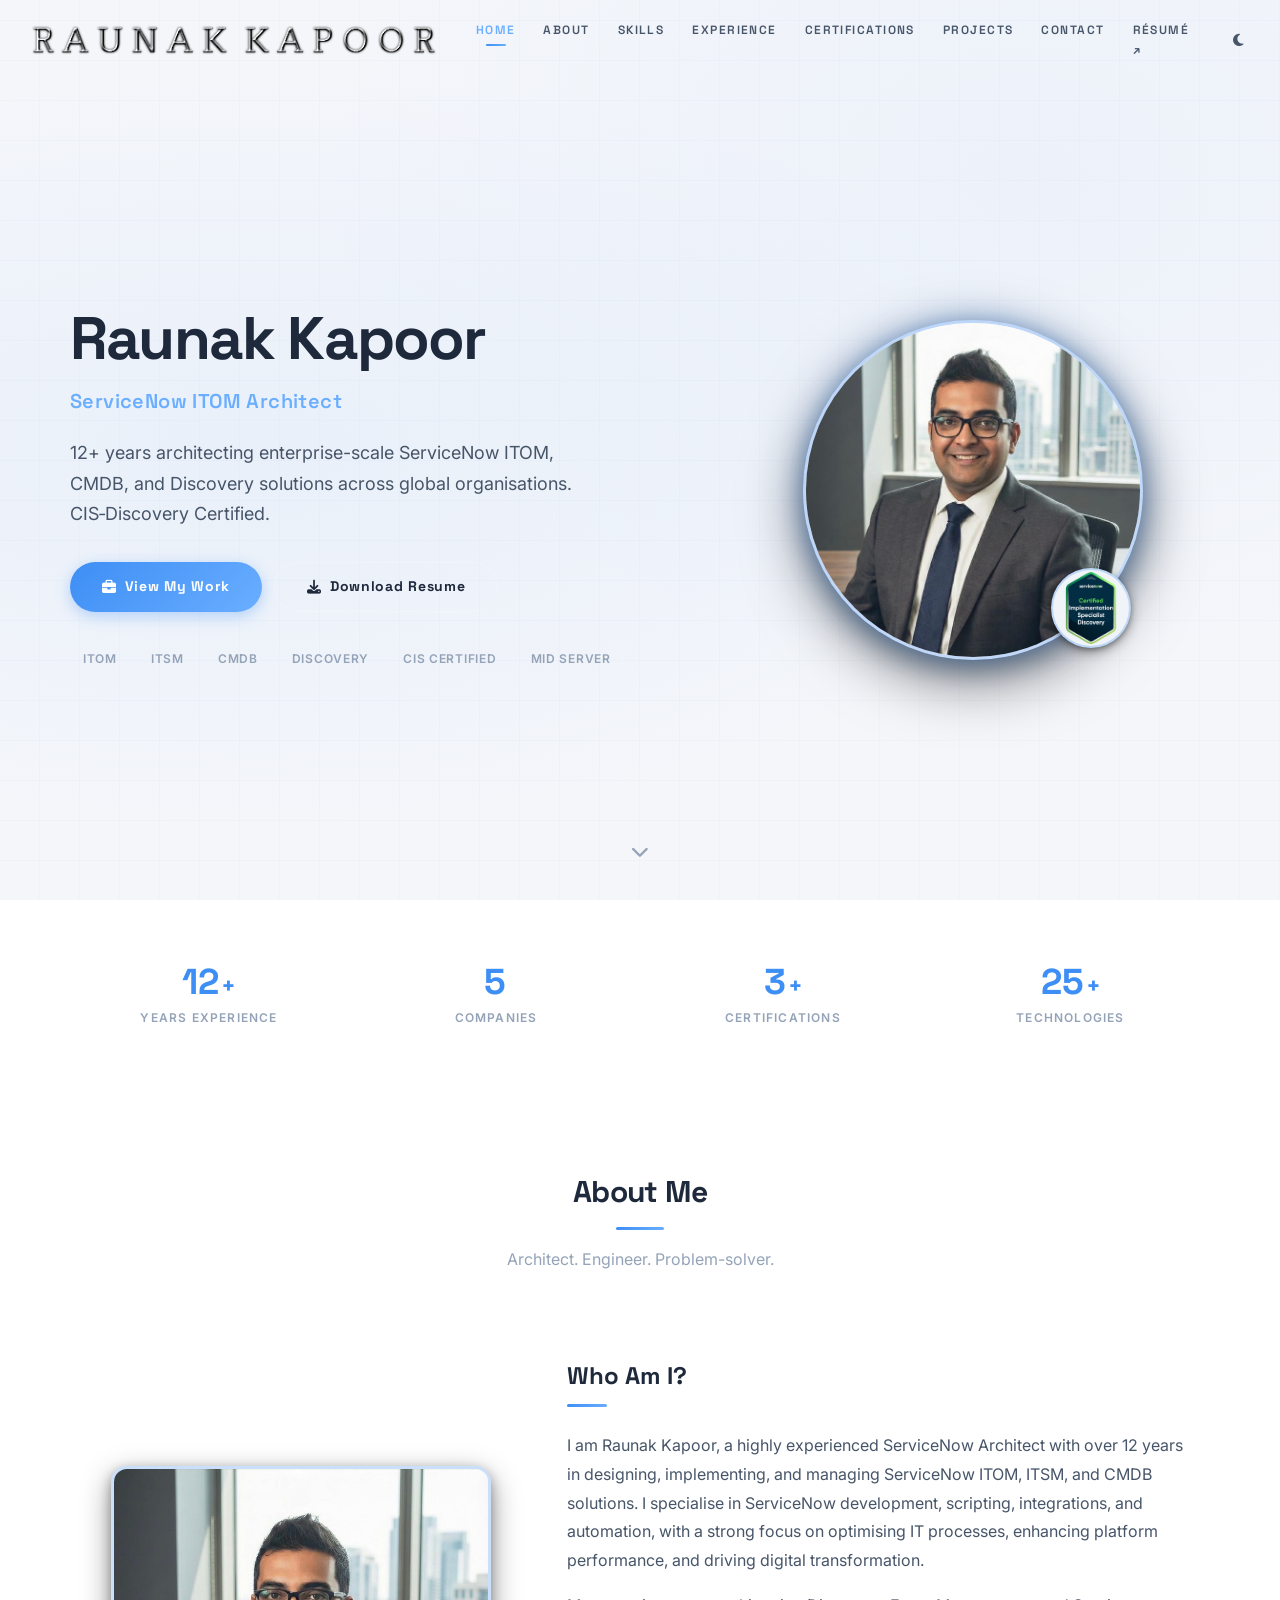
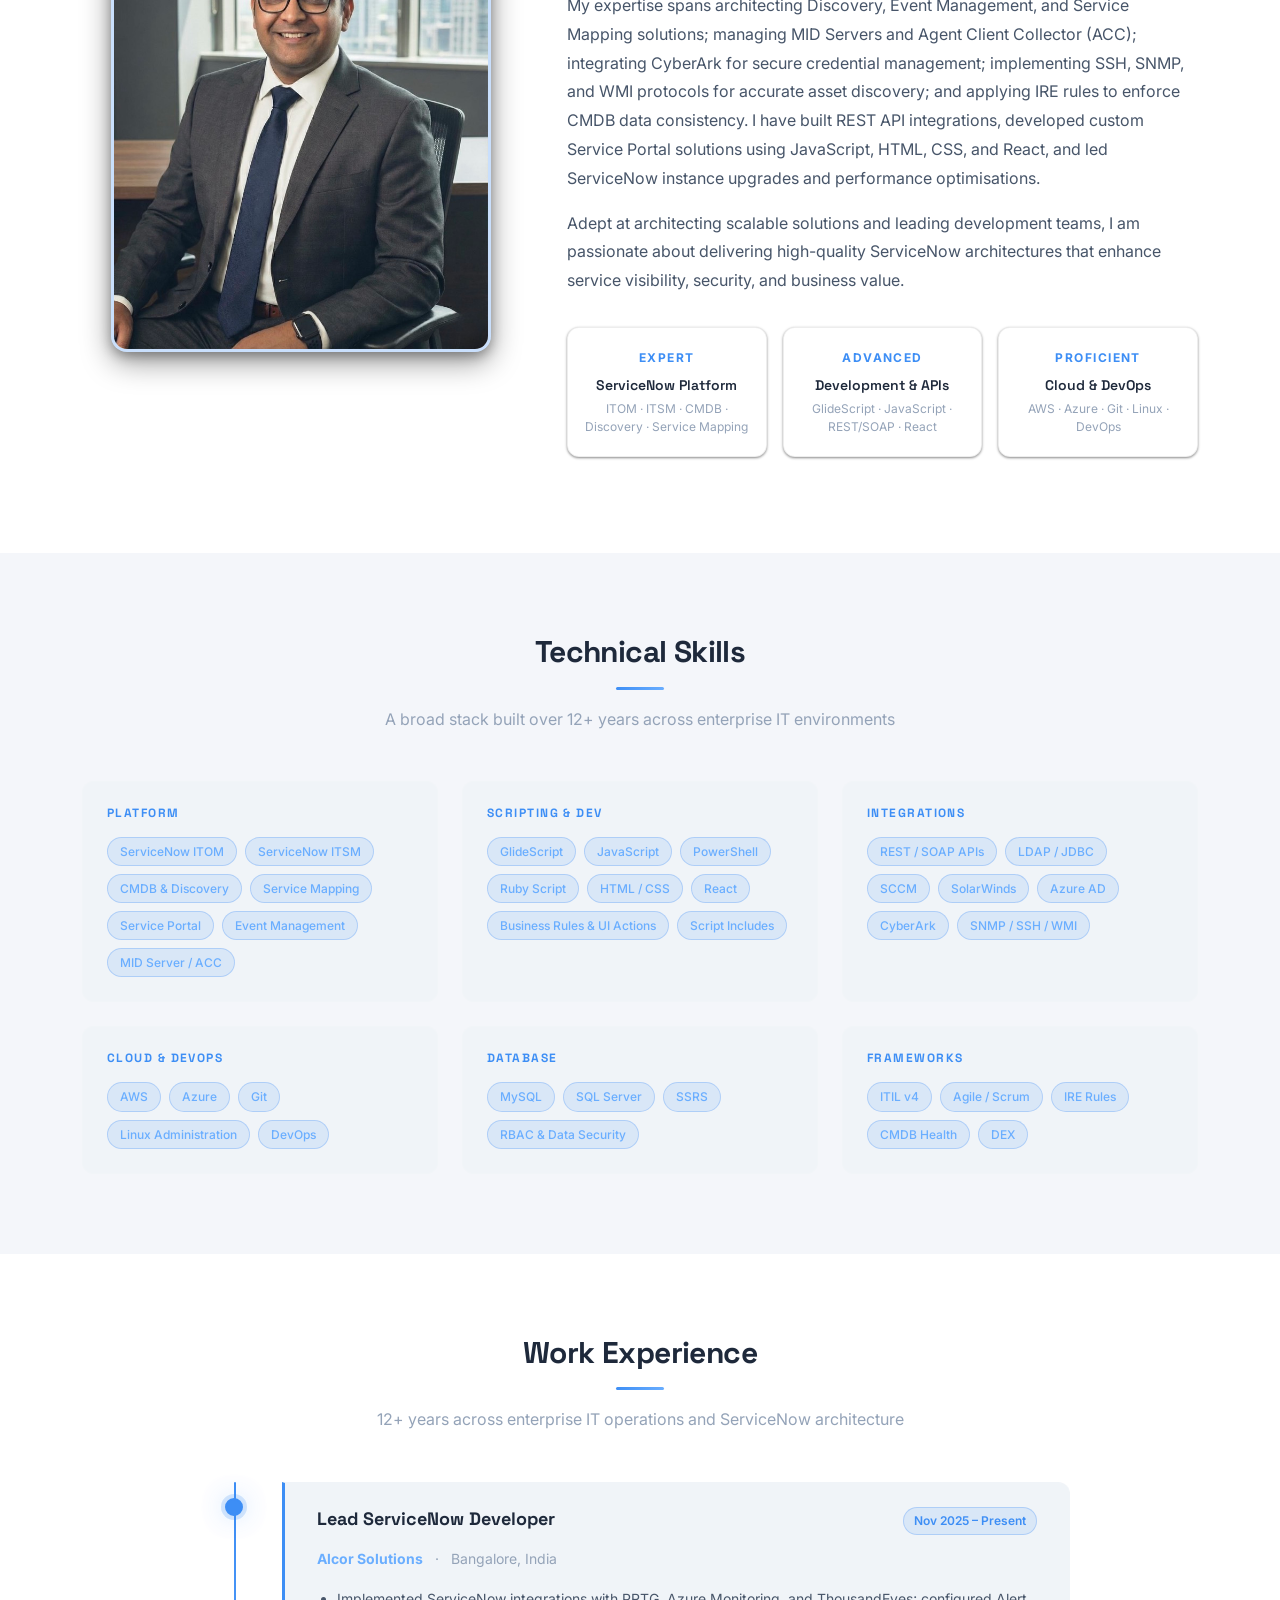
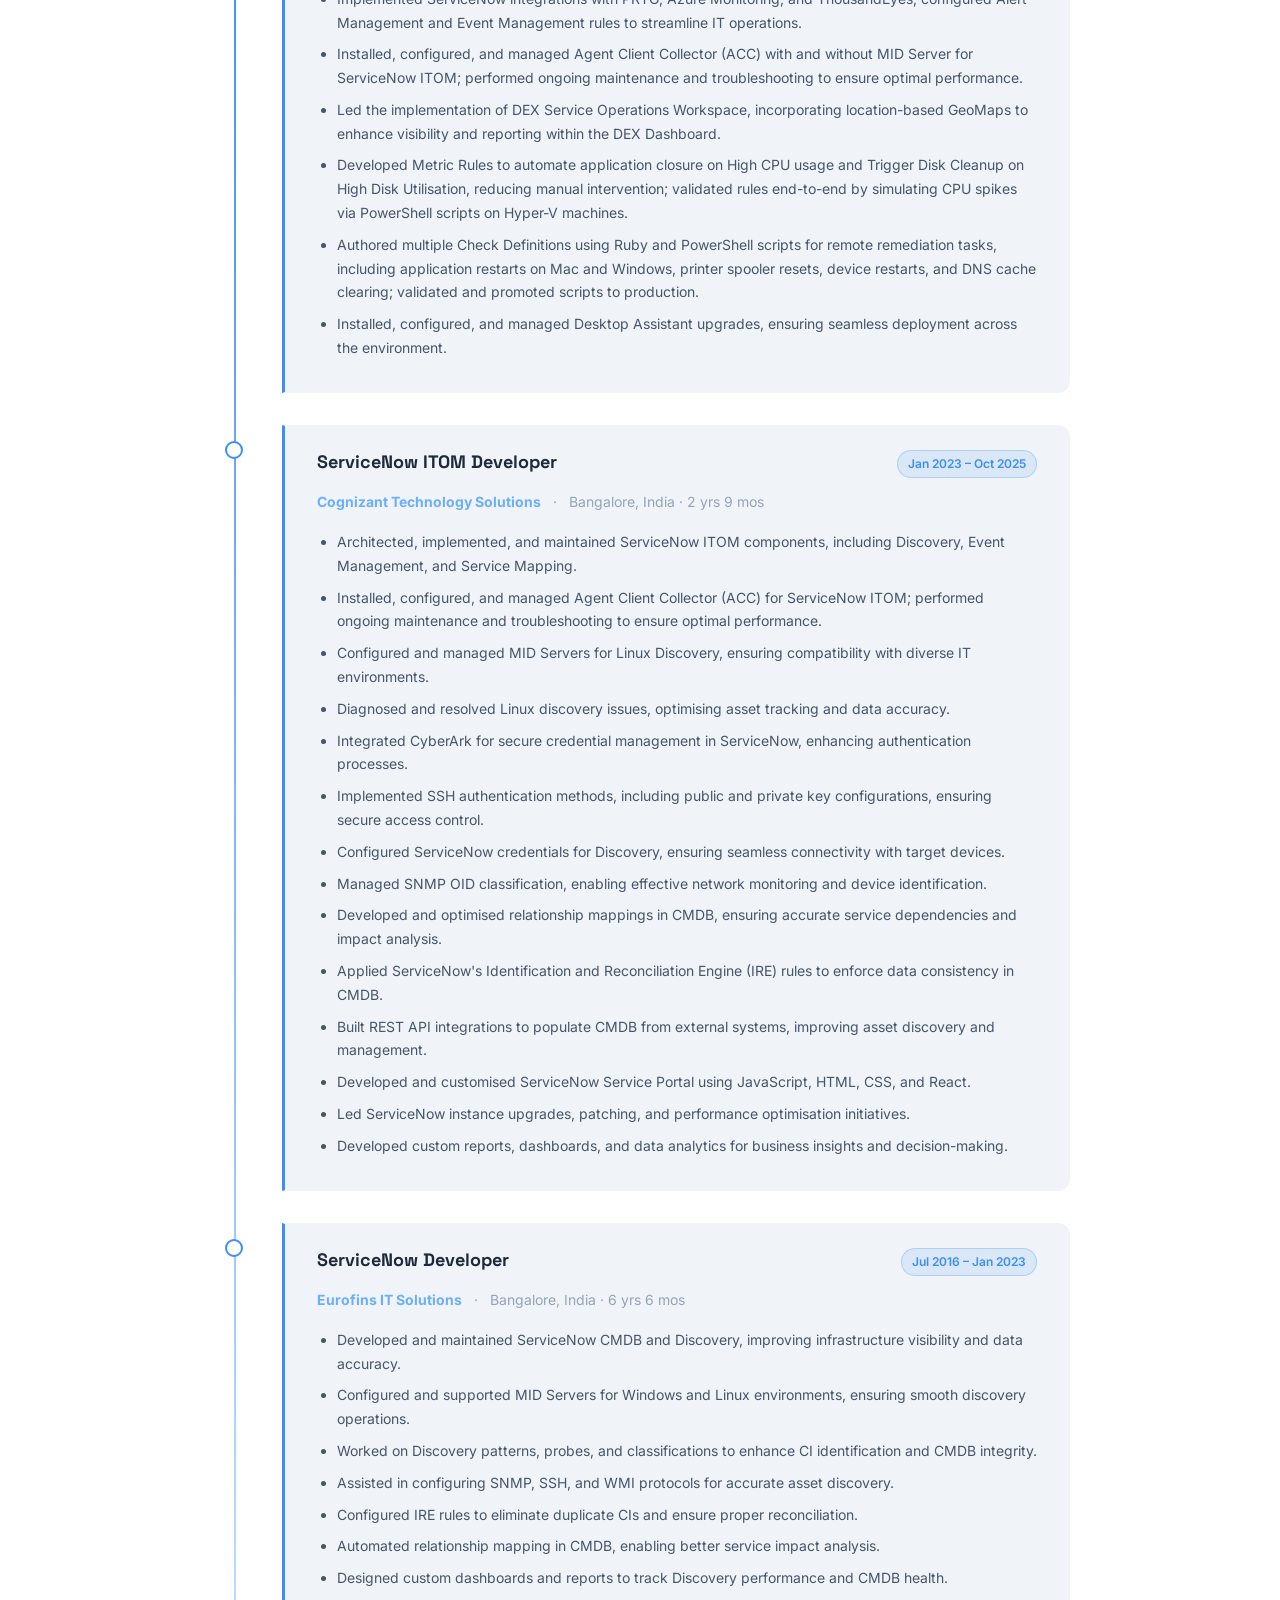
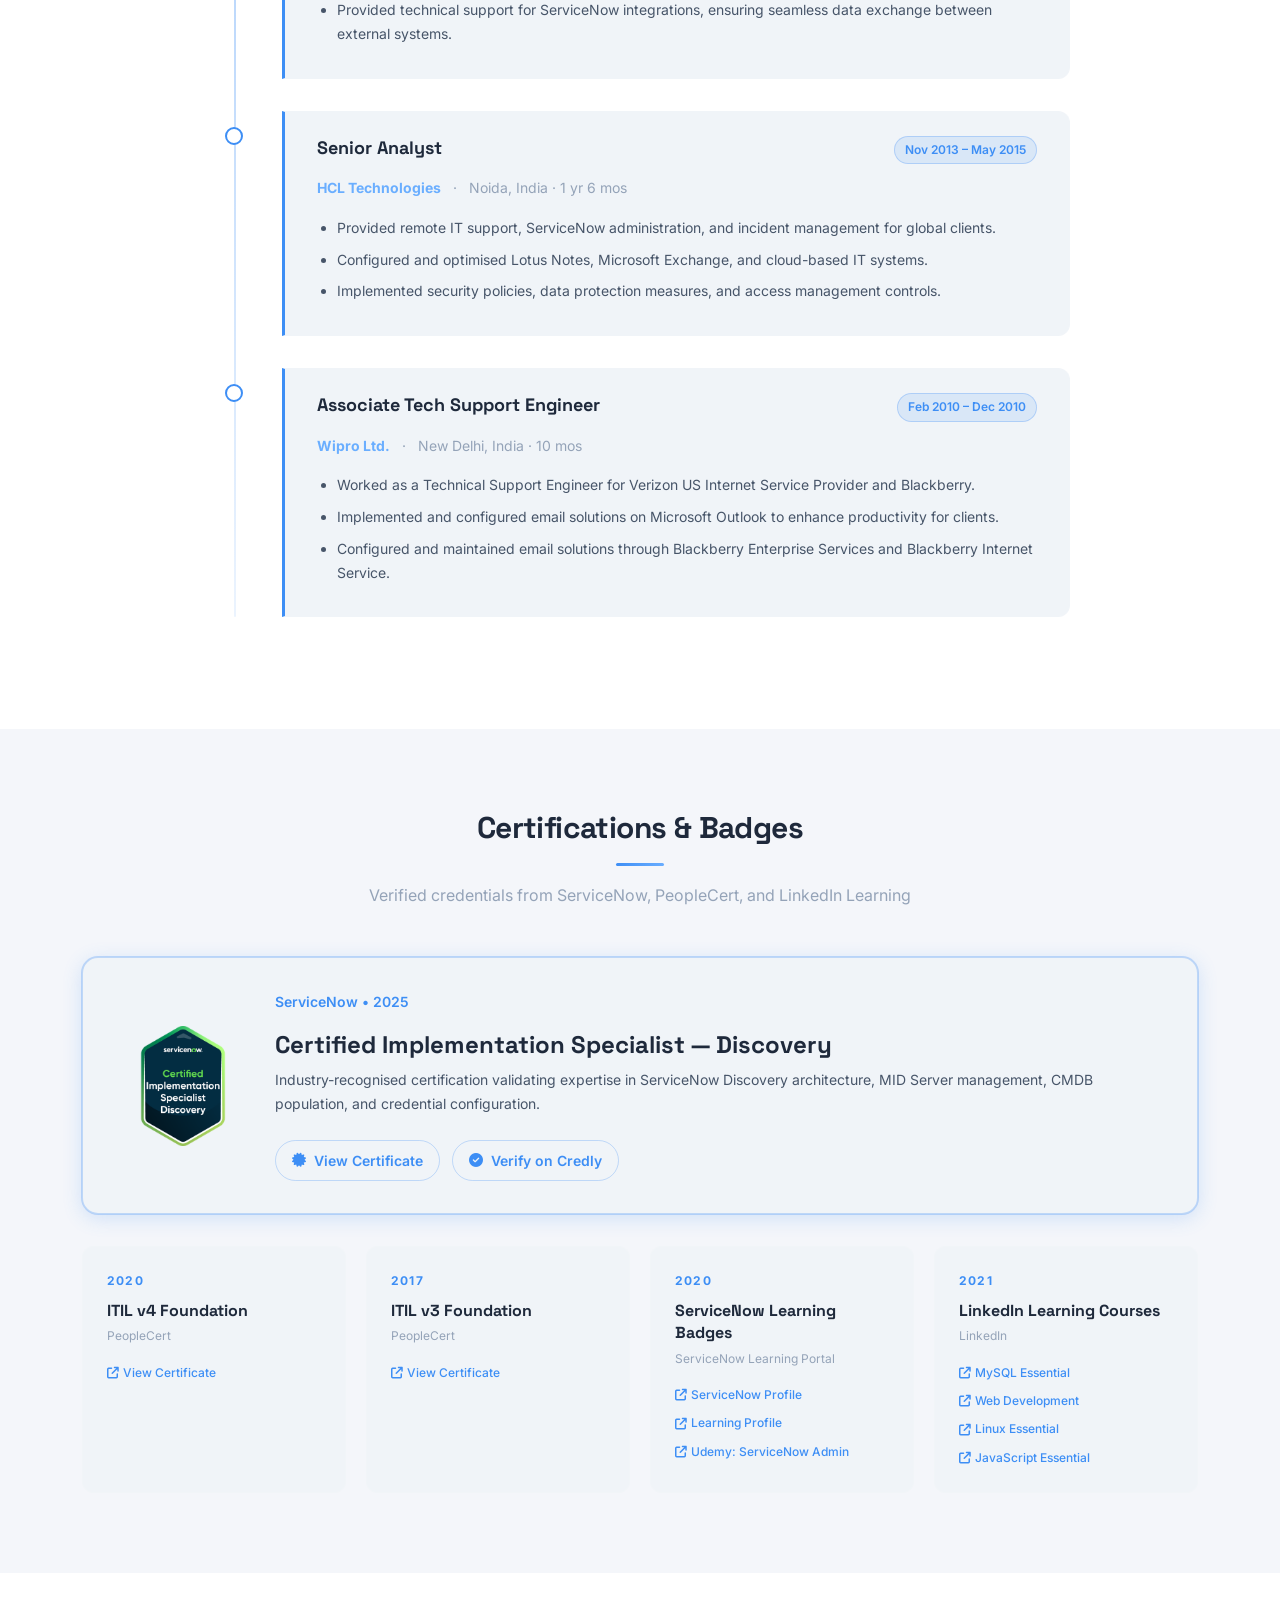
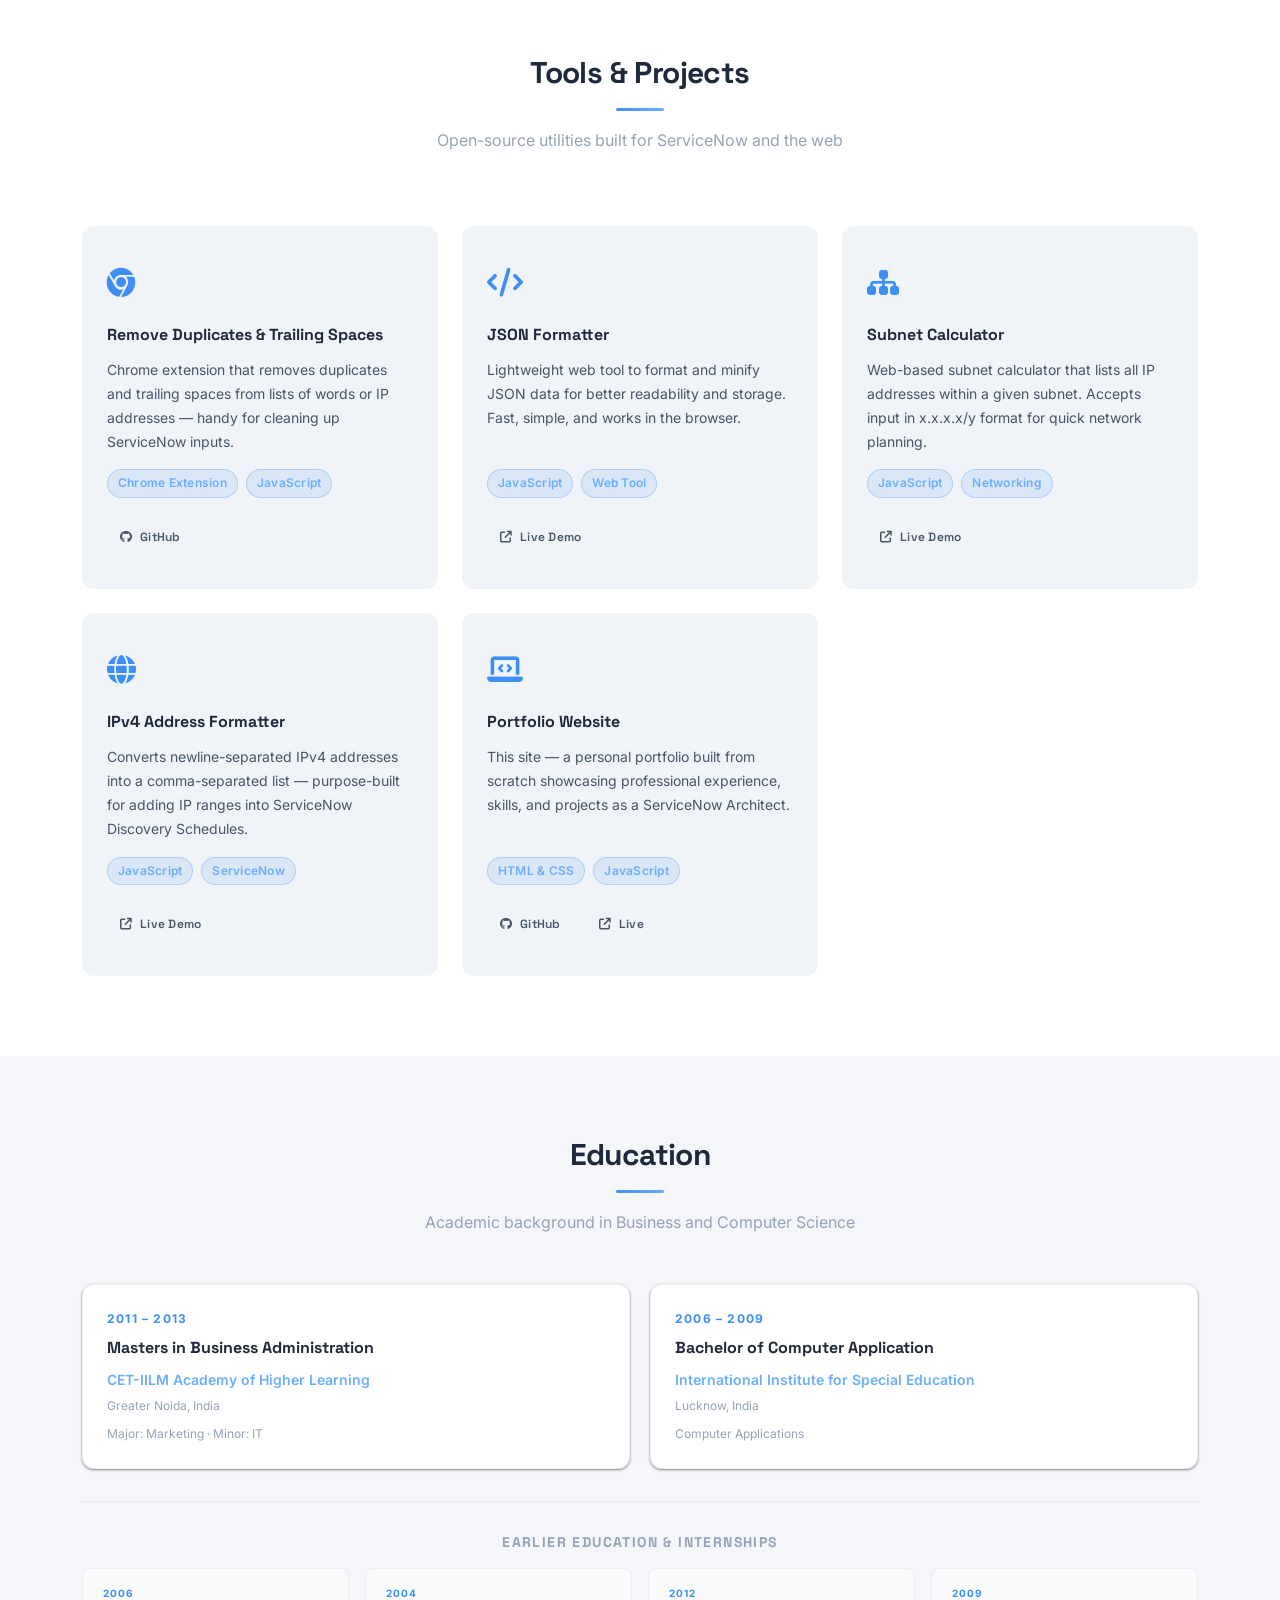
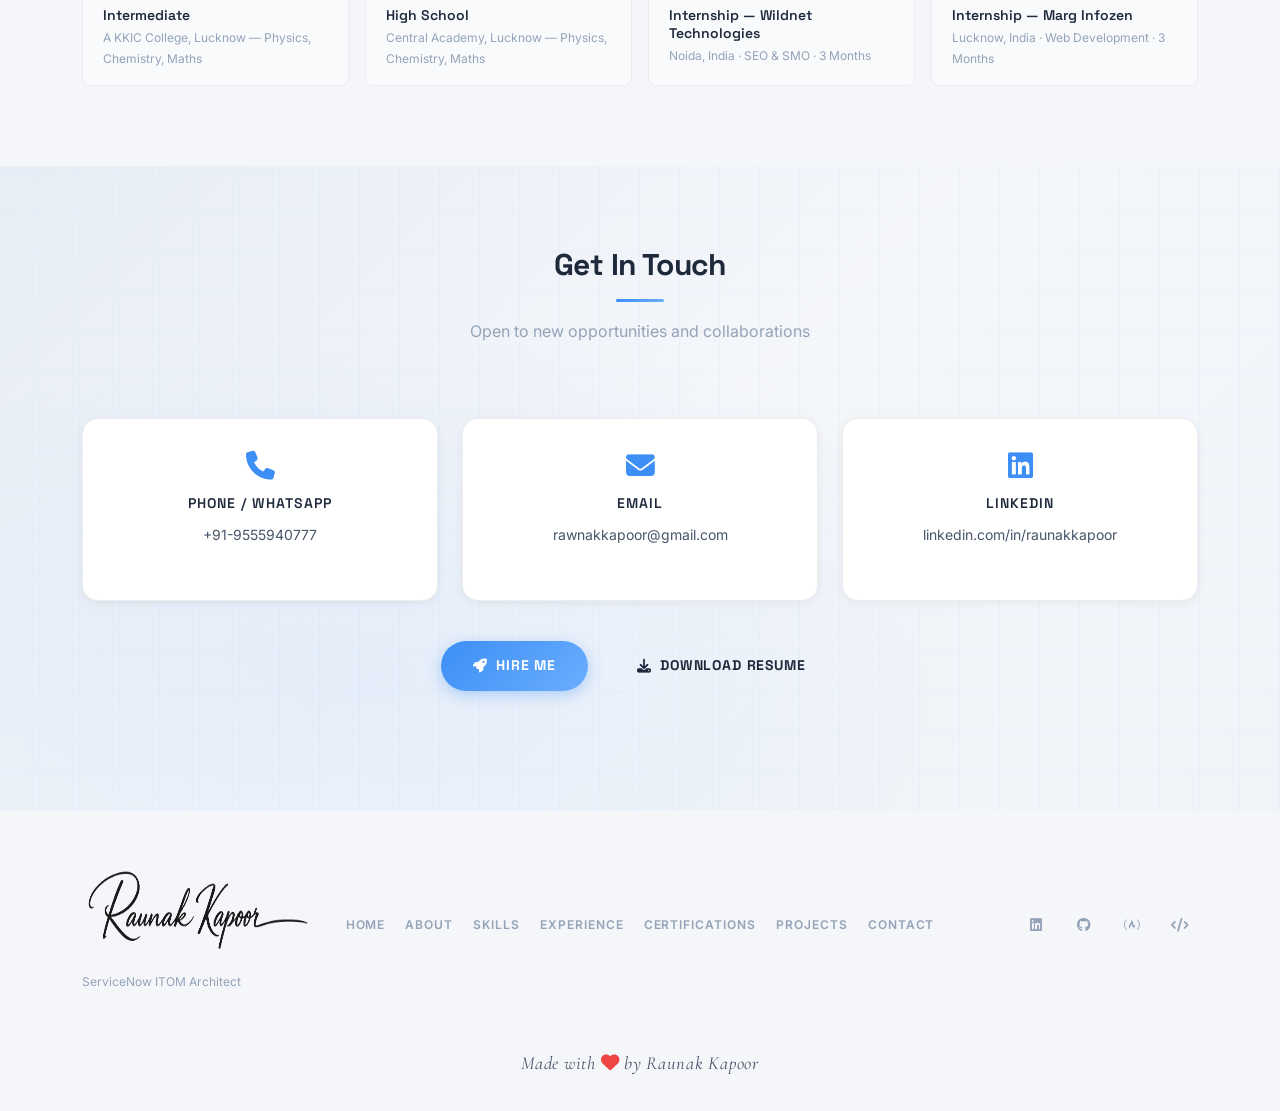
==== index.html @ 4794420d "Update profile photo, footer signature, and hero section styling - Replace profile photo with new of" ====
<!DOCTYPE html>
<html lang="en">
<head>
  <meta charset="UTF-8">
  <meta name="viewport" content="width=device-width, initial-scale=1.0">
  <meta name="description" content="Raunak Kapoor — ServiceNow ITOM Architect with 12+ years designing enterprise-scale ITOM, ITSM, and CMDB solutions. CIS-Discovery Certified. Based in Bangalore, India.">
  <meta name="keywords" content="ServiceNow, ITOM, CMDB, Discovery, Event Management, MID Server, IT Operations, Bangalore, ServiceNow Architect, CIS Discovery">
  <meta name="author" content="Raunak Kapoor">
  <meta property="og:title" content="Raunak Kapoor | ServiceNow ITOM Architect">
  <meta property="og:description" content="ServiceNow Architect with 12+ years of experience in ITOM, ITSM, and CMDB. CIS-Discovery certified. Based in Bangalore, India.">
  <meta property="og:image" content="img/office-photo.jpg">
  <meta property="og:type" content="website">
  <link rel="icon" type="image/png" href="img/logo6.png">
  <link rel="apple-touch-icon" href="img/logo6.png">
  <title>Raunak Kapoor | ServiceNow ITOM Architect</title>

  <!-- DNS prefetch for CDN resources -->
  <link rel="dns-prefetch" href="//fonts.googleapis.com">
  <link rel="dns-prefetch" href="//cdnjs.cloudflare.com">
  <link rel="dns-prefetch" href="//cdn.jsdelivr.net">
  <link rel="preconnect" href="https://fonts.googleapis.com">
  <link rel="preconnect" href="https://fonts.gstatic.com" crossorigin>

  <!-- Preload hero image to eliminate LCP delay -->
  <link rel="preload" href="img/office-photo.jpg" as="image" fetchpriority="high">

  <!-- Google Fonts: Space Grotesk (headings) + Inter (body) + Cormorant Garamond (footer) -->
  <link href="https://fonts.googleapis.com/css2?family=Cormorant+Garamond:ital,wght@1,400;1,600&family=Inter:wght@400;500;600&family=Space+Grotesk:wght@600;700;800&display=swap" rel="stylesheet">

  <!-- Bootstrap 5.3.3 -->
  <link href="https://cdn.jsdelivr.net/npm/bootstrap@5.3.3/dist/css/bootstrap.min.css" rel="stylesheet" integrity="sha384-QWTKZyjpPEjISv5WaRU9OFeRpok6YctnYmDr5pNlyT2bRjXh0JMhjY6hW+ALEwIH" crossorigin="anonymous">

  <!-- Font Awesome 6.5.1 -->
  <link rel="stylesheet" href="https://cdnjs.cloudflare.com/ajax/libs/font-awesome/6.5.1/css/all.min.css" integrity="sha512-DTOQO9RWCH3ppGqcWaEA1BIZOC6xxalwEsw9c2QQeAIftl+Vegovlnee1c9QX4TctnWMn13TZye+giMm8e2LwA==" crossorigin="anonymous" referrerpolicy="no-referrer">

  <!-- Custom Stylesheet (last = highest specificity) -->
  <link rel="stylesheet" href="style.css">
</head>
<body>

<!-- ===================== NAVBAR ===================== -->
<div class="nav-bar" id="mainNav">
  <nav class="navbar navbar-expand-lg">
    <a class="navbar-brand" href="#header">
      <img src="img/logo6.png" alt="RK Logo" height="44" loading="eager">
    </a>

    <div class="nav-extras d-flex d-lg-none ms-auto me-2">
      <button class="theme-toggle" id="themeToggle" aria-label="Toggle theme">
        <i class="fa-solid fa-sun" id="themeIcon"></i>
      </button>
    </div>

    <button class="navbar-toggler" type="button" data-bs-toggle="collapse" data-bs-target="#navbarNav"
            aria-controls="navbarNav" aria-expanded="false" aria-label="Toggle navigation">
      <i class="fa-solid fa-bars"></i>
    </button>

    <div class="collapse navbar-collapse" id="navbarNav">
      <ul class="navbar-nav ms-auto">
        <li class="nav-item"><a class="nav-link" href="#header">Home</a></li>
        <li class="nav-item"><a class="nav-link" href="#about">About</a></li>
        <li class="nav-item"><a class="nav-link" href="#skills">Skills</a></li>
        <li class="nav-item"><a class="nav-link" href="#experience">Experience</a></li>
        <li class="nav-item"><a class="nav-link" href="#certifications">Certifications</a></li>
        <li class="nav-item"><a class="nav-link" href="#projects">Projects</a></li>
        <li class="nav-item"><a class="nav-link" href="#contact">Contact</a></li>
        <li class="nav-item"><a class="nav-link" href="https://www.cakeresume.com/raunakkapoor" target="_blank" rel="noopener noreferrer">R&eacute;sum&eacute; &#8599;</a></li>
      </ul>
      <div class="nav-extras d-none d-lg-flex ms-3">
        <button class="theme-toggle" id="themeToggleDesktop" aria-label="Toggle theme">
          <i class="fa-solid fa-sun" id="themeIconDesktop"></i>
        </button>
      </div>
    </div>
  </nav>
</div>

<!-- ===================== HERO ===================== -->
<section id="header">
  <div class="container">
    <div class="row align-items-center" style="min-height:100svh; min-height:100vh; padding-top:80px;">

      <div class="col-lg-7 col-md-12 hero-content reveal">

        <h1 class="hero-name">Raunak Kapoor</h1>
        <p class="hero-title">ServiceNow ITOM Architect</p>
        <p class="hero-bio">
          12+ years architecting enterprise-scale ServiceNow ITOM, CMDB, and Discovery solutions across global organisations. CIS&#8209;Discovery Certified.
        </p>

        <div class="hero-actions">
          <a href="#experience" class="btn-primary-hero">
            <i class="fa-solid fa-briefcase"></i> View My Work
          </a>
          <a href="https://drive.google.com/drive/folders/101HxyZVD9Mq6vqf6lcx9rrAVeZbwlXb_?usp=sharing"
             target="_blank" rel="noopener noreferrer" class="btn-ghost-hero">
            <i class="fa-solid fa-download"></i> Download Resume
          </a>
        </div>

        <div class="hero-tags">
          <span>ITOM</span>
          <span>ITSM</span>
          <span>CMDB</span>
          <span>Discovery</span>
          <span>CIS Certified</span>
          <span>MID Server</span>
        </div>
      </div>

      <div class="col-lg-5 col-md-12 hero-photo-col reveal">
        <div class="hero-photo-wrapper">
          <img src="img/office-photo.jpg" class="hero-photo" alt="Raunak Kapoor"
               loading="eager" fetchpriority="high" width="380" height="380">
          <div class="hero-badge-overlay">
            <a href="https://www.credly.com/badges/e5245bd7-6861-4273-ab3b-8231d3bc1df1/public_url"
               target="_blank" rel="noopener noreferrer" title="View CIS-Discovery badge on Credly">
              <img src="img/cis-discovery-badge.png" alt="CIS Discovery Certified" width="72" height="72" loading="eager">
            </a>
          </div>
        </div>
      </div>

    </div>
  </div>
  <a href="#stats" class="hero-scroll-hint" aria-label="Scroll down">
    <i class="fa-solid fa-chevron-down"></i>
  </a>
</section>

<!-- ===================== STATS BAR ===================== -->
<section id="stats" class="stats-bar">
  <div class="container">
    <div class="stats-grid">
      <div class="stat-item reveal reveal-stagger">
        <div class="stat-value-row">
          <span class="stat-number" data-target="12">0</span>
          <span class="stat-suffix">+</span>
        </div>
        <span class="stat-label">Years Experience</span>
      </div>
      <div class="stat-item reveal reveal-stagger">
        <div class="stat-value-row">
          <span class="stat-number" data-target="5">0</span>
          <span class="stat-suffix"></span>
        </div>
        <span class="stat-label">Companies</span>
      </div>
      <div class="stat-item reveal reveal-stagger">
        <div class="stat-value-row">
          <span class="stat-number" data-target="3">0</span>
          <span class="stat-suffix">+</span>
        </div>
        <span class="stat-label">Certifications</span>
      </div>
      <div class="stat-item reveal reveal-stagger">
        <div class="stat-value-row">
          <span class="stat-number" data-target="25">0</span>
          <span class="stat-suffix">+</span>
        </div>
        <span class="stat-label">Technologies</span>
      </div>
    </div>
  </div>
</section>

<!-- ===================== ABOUT ===================== -->
<section class="about-section" id="about">
  <div class="container">
    <h2 class="section-heading reveal">About Me</h2>
    <p class="section-sub reveal">Architect. Engineer. Problem-solver.</p>
    <div class="row align-items-center gy-4 gx-0 gx-lg-5 mt-2">

      <div class="col-md-5 text-center reveal">
        <img src="img/office-photo.jpg" class="profile-photo" alt="Raunak Kapoor"
             loading="lazy" width="380" height="380">
      </div>

      <div class="col-md-7 about-text-col reveal">
        <h3 class="about-heading">Who Am I?</h3>
        <div class="whoami">
          <p>
            I am Raunak Kapoor, a highly experienced ServiceNow Architect with over 12 years in designing, implementing, and managing ServiceNow ITOM, ITSM, and CMDB solutions. I specialise in ServiceNow development, scripting, integrations, and automation, with a strong focus on optimising IT processes, enhancing platform performance, and driving digital transformation.
          </p>
          <p>
            My expertise spans architecting Discovery, Event Management, and Service Mapping solutions; managing MID Servers and Agent Client Collector (ACC); integrating CyberArk for secure credential management; implementing SSH, SNMP, and WMI protocols for accurate asset discovery; and applying IRE rules to enforce CMDB data consistency. I have built REST API integrations, developed custom Service Portal solutions using JavaScript, HTML, CSS, and React, and led ServiceNow instance upgrades and performance optimisations.
          </p>
          <p>
            Adept at architecting scalable solutions and leading development teams, I am passionate about delivering high-quality ServiceNow architectures that enhance service visibility, security, and business value.
          </p>
        </div>

        <div class="expertise-grid">
          <div class="expertise-card">
            <div class="expertise-level">Expert</div>
            <h5>ServiceNow Platform</h5>
            <p>ITOM · ITSM · CMDB · Discovery · Service Mapping</p>
          </div>
          <div class="expertise-card">
            <div class="expertise-level">Advanced</div>
            <h5>Development &amp; APIs</h5>
            <p>GlideScript · JavaScript · REST/SOAP · React</p>
          </div>
          <div class="expertise-card">
            <div class="expertise-level">Proficient</div>
            <h5>Cloud &amp; DevOps</h5>
            <p>AWS · Azure · Git · Linux · DevOps</p>
          </div>
        </div>
      </div>

    </div>
  </div>
</section>

<!-- ===================== SKILLS MATRIX ===================== -->
<section class="skills-section" id="skills">
  <div class="container">
    <h2 class="section-heading reveal">Technical Skills</h2>
    <p class="section-sub reveal">A broad stack built over 12+ years across enterprise IT environments</p>

    <div class="skills-matrix">

      <div class="skill-group reveal reveal-stagger">
        <h4 class="skill-group-label">Platform</h4>
        <div class="skill-tags">
          <span class="skill-tag">ServiceNow ITOM</span>
          <span class="skill-tag">ServiceNow ITSM</span>
          <span class="skill-tag">CMDB &amp; Discovery</span>
          <span class="skill-tag">Service Mapping</span>
          <span class="skill-tag">Service Portal</span>
          <span class="skill-tag">Event Management</span>
          <span class="skill-tag">MID Server / ACC</span>
        </div>
      </div>

      <div class="skill-group reveal reveal-stagger">
        <h4 class="skill-group-label">Scripting &amp; Dev</h4>
        <div class="skill-tags">
          <span class="skill-tag">GlideScript</span>
          <span class="skill-tag">JavaScript</span>
          <span class="skill-tag">PowerShell</span>
          <span class="skill-tag">Ruby Script</span>
          <span class="skill-tag">HTML / CSS</span>
          <span class="skill-tag">React</span>
          <span class="skill-tag">Business Rules &amp; UI Actions</span>
          <span class="skill-tag">Script Includes</span>
        </div>
      </div>

      <div class="skill-group reveal reveal-stagger">
        <h4 class="skill-group-label">Integrations</h4>
        <div class="skill-tags">
          <span class="skill-tag">REST / SOAP APIs</span>
          <span class="skill-tag">LDAP / JDBC</span>
          <span class="skill-tag">SCCM</span>
          <span class="skill-tag">SolarWinds</span>
          <span class="skill-tag">Azure AD</span>
          <span class="skill-tag">CyberArk</span>
          <span class="skill-tag">SNMP / SSH / WMI</span>
        </div>
      </div>

      <div class="skill-group reveal reveal-stagger">
        <h4 class="skill-group-label">Cloud &amp; DevOps</h4>
        <div class="skill-tags">
          <span class="skill-tag">AWS</span>
          <span class="skill-tag">Azure</span>
          <span class="skill-tag">Git</span>
          <span class="skill-tag">Linux Administration</span>
          <span class="skill-tag">DevOps</span>
        </div>
      </div>

      <div class="skill-group reveal reveal-stagger">
        <h4 class="skill-group-label">Database</h4>
        <div class="skill-tags">
          <span class="skill-tag">MySQL</span>
          <span class="skill-tag">SQL Server</span>
          <span class="skill-tag">SSRS</span>
          <span class="skill-tag">RBAC &amp; Data Security</span>
        </div>
      </div>

      <div class="skill-group reveal reveal-stagger">
        <h4 class="skill-group-label">Frameworks</h4>
        <div class="skill-tags">
          <span class="skill-tag">ITIL v4</span>
          <span class="skill-tag">Agile / Scrum</span>
          <span class="skill-tag">IRE Rules</span>
          <span class="skill-tag">CMDB Health</span>
          <span class="skill-tag">DEX</span>
        </div>
      </div>

    </div>
  </div>
</section>

<!-- ===================== EXPERIENCE ===================== -->
<section class="experience-section" id="experience">
  <div class="container">
    <h2 class="section-heading reveal">Work Experience</h2>
    <p class="section-sub reveal">12+ years across enterprise IT operations and ServiceNow architecture</p>

    <ul class="timeline mt-5">

      <!-- Alcor Solutions -->
      <li class="timeline-item reveal reveal-left">
        <div class="timeline-card">
          <div class="timeline-header">
            <h3 class="timeline-role">Lead ServiceNow Developer</h3>
            <span class="timeline-date">Nov 2025 &ndash; Present</span>
          </div>
          <div class="timeline-meta">
            <span class="timeline-company">Alcor Solutions</span>
            <span class="timeline-location">Bangalore, India</span>
          </div>
          <ul class="job-bullets">
            <li>Implemented ServiceNow integrations with PRTG, Azure Monitoring, and ThousandEyes; configured Alert Management and Event Management rules to streamline IT operations.</li>
            <li>Installed, configured, and managed Agent Client Collector (ACC) with and without MID Server for ServiceNow ITOM; performed ongoing maintenance and troubleshooting to ensure optimal performance.</li>
            <li>Led the implementation of DEX Service Operations Workspace, incorporating location-based GeoMaps to enhance visibility and reporting within the DEX Dashboard.</li>
            <li>Developed Metric Rules to automate application closure on High CPU usage and Trigger Disk Cleanup on High Disk Utilisation, reducing manual intervention; validated rules end-to-end by simulating CPU spikes via PowerShell scripts on Hyper-V machines.</li>
            <li>Authored multiple Check Definitions using Ruby and PowerShell scripts for remote remediation tasks, including application restarts on Mac and Windows, printer spooler resets, device restarts, and DNS cache clearing; validated and promoted scripts to production.</li>
            <li>Installed, configured, and managed Desktop Assistant upgrades, ensuring seamless deployment across the environment.</li>
          </ul>
        </div>
      </li>

      <!-- Cognizant -->
      <li class="timeline-item reveal reveal-left">
        <div class="timeline-card">
          <div class="timeline-header">
            <h3 class="timeline-role">ServiceNow ITOM Developer</h3>
            <span class="timeline-date">Jan 2023 &ndash; Oct 2025</span>
          </div>
          <div class="timeline-meta">
            <span class="timeline-company">Cognizant Technology Solutions</span>
            <span class="timeline-location">Bangalore, India &middot; 2 yrs 9 mos</span>
          </div>
          <ul class="job-bullets">
            <li>Architected, implemented, and maintained ServiceNow ITOM components, including Discovery, Event Management, and Service Mapping.</li>
            <li>Installed, configured, and managed Agent Client Collector (ACC) for ServiceNow ITOM; performed ongoing maintenance and troubleshooting to ensure optimal performance.</li>
            <li>Configured and managed MID Servers for Linux Discovery, ensuring compatibility with diverse IT environments.</li>
            <li>Diagnosed and resolved Linux discovery issues, optimising asset tracking and data accuracy.</li>
            <li>Integrated CyberArk for secure credential management in ServiceNow, enhancing authentication processes.</li>
            <li>Implemented SSH authentication methods, including public and private key configurations, ensuring secure access control.</li>
            <li>Configured ServiceNow credentials for Discovery, ensuring seamless connectivity with target devices.</li>
            <li>Managed SNMP OID classification, enabling effective network monitoring and device identification.</li>
            <li>Developed and optimised relationship mappings in CMDB, ensuring accurate service dependencies and impact analysis.</li>
            <li>Applied ServiceNow's Identification and Reconciliation Engine (IRE) rules to enforce data consistency in CMDB.</li>
            <li>Built REST API integrations to populate CMDB from external systems, improving asset discovery and management.</li>
            <li>Developed and customised ServiceNow Service Portal using JavaScript, HTML, CSS, and React.</li>
            <li>Led ServiceNow instance upgrades, patching, and performance optimisation initiatives.</li>
            <li>Developed custom reports, dashboards, and data analytics for business insights and decision-making.</li>
          </ul>
        </div>
      </li>

      <!-- Eurofins -->
      <li class="timeline-item reveal reveal-left">
        <div class="timeline-card">
          <div class="timeline-header">
            <h3 class="timeline-role">ServiceNow Developer</h3>
            <span class="timeline-date">Jul 2016 &ndash; Jan 2023</span>
          </div>
          <div class="timeline-meta">
            <span class="timeline-company">Eurofins IT Solutions</span>
            <span class="timeline-location">Bangalore, India &middot; 6 yrs 6 mos</span>
          </div>
          <ul class="job-bullets">
            <li>Developed and maintained ServiceNow CMDB and Discovery, improving infrastructure visibility and data accuracy.</li>
            <li>Configured and supported MID Servers for Windows and Linux environments, ensuring smooth discovery operations.</li>
            <li>Worked on Discovery patterns, probes, and classifications to enhance CI identification and CMDB integrity.</li>
            <li>Assisted in configuring SNMP, SSH, and WMI protocols for accurate asset discovery.</li>
            <li>Configured IRE rules to eliminate duplicate CIs and ensure proper reconciliation.</li>
            <li>Automated relationship mapping in CMDB, enabling better service impact analysis.</li>
            <li>Designed custom dashboards and reports to track Discovery performance and CMDB health.</li>
            <li>Provided technical support for ServiceNow integrations, ensuring seamless data exchange between external systems.</li>
          </ul>
        </div>
      </li>

      <!-- HCL -->
      <li class="timeline-item reveal reveal-left">
        <div class="timeline-card">
          <div class="timeline-header">
            <h3 class="timeline-role">Senior Analyst</h3>
            <span class="timeline-date">Nov 2013 &ndash; May 2015</span>
          </div>
          <div class="timeline-meta">
            <span class="timeline-company">HCL Technologies</span>
            <span class="timeline-location">Noida, India &middot; 1 yr 6 mos</span>
          </div>
          <ul class="job-bullets">
            <li>Provided remote IT support, ServiceNow administration, and incident management for global clients.</li>
            <li>Configured and optimised Lotus Notes, Microsoft Exchange, and cloud-based IT systems.</li>
            <li>Implemented security policies, data protection measures, and access management controls.</li>
          </ul>
        </div>
      </li>

      <!-- Wipro -->
      <li class="timeline-item reveal reveal-left">
        <div class="timeline-card">
          <div class="timeline-header">
            <h3 class="timeline-role">Associate Tech Support Engineer</h3>
            <span class="timeline-date">Feb 2010 &ndash; Dec 2010</span>
          </div>
          <div class="timeline-meta">
            <span class="timeline-company">Wipro Ltd.</span>
            <span class="timeline-location">New Delhi, India &middot; 10 mos</span>
          </div>
          <ul class="job-bullets">
            <li>Worked as a Technical Support Engineer for Verizon US Internet Service Provider and Blackberry.</li>
            <li>Implemented and configured email solutions on Microsoft Outlook to enhance productivity for clients.</li>
            <li>Configured and maintained email solutions through Blackberry Enterprise Services and Blackberry Internet Service.</li>
          </ul>
        </div>
      </li>

    </ul>
  </div>
</section>

<!-- ===================== CERTIFICATIONS ===================== -->
<section class="certifications-section" id="certifications">
  <div class="container">
    <h2 class="section-heading reveal">Certifications &amp; Badges</h2>
    <p class="section-sub reveal">Verified credentials from ServiceNow, PeopleCert, and LinkedIn Learning</p>

    <!-- Featured: CIS Discovery -->
    <div class="cert-featured reveal">
      <div class="cert-featured-badge">
        <a href="https://www.credly.com/badges/e5245bd7-6861-4273-ab3b-8231d3bc1df1/public_url"
           target="_blank" rel="noopener noreferrer" title="Verify on Credly">
          <img src="img/cis-discovery-badge.png"
               alt="ServiceNow CIS Discovery Badge" width="120" height="120" loading="lazy">
        </a>
      </div>
      <div class="cert-featured-content">
        <p class="cert-featured-issuer">ServiceNow &bull; 2025</p>
        <h3 class="cert-featured-title">Certified Implementation Specialist &mdash; Discovery</h3>
        <p style="color: var(--color-text-secondary); font-size: var(--text-sm); margin-bottom: 1.5rem;">
          Industry-recognised certification validating expertise in ServiceNow Discovery architecture, MID Server management, CMDB population, and credential configuration.
        </p>
        <div style="display:flex; gap: 0.75rem; flex-wrap: wrap;">
          <a href="https://drive.google.com/file/d/1p0f4FpdmNYzn8zhm39UK_V2gg-uGvQGX/view?usp=sharing"
             target="_blank" rel="noopener noreferrer" class="cert-featured-link">
            <i class="fa-solid fa-certificate"></i> View Certificate
          </a>
          <a href="https://www.credly.com/badges/e5245bd7-6861-4273-ab3b-8231d3bc1df1/public_url"
             target="_blank" rel="noopener noreferrer" class="cert-featured-link">
            <i class="fa-solid fa-circle-check"></i> Verify on Credly
          </a>
        </div>
      </div>
    </div>

    <!-- Cert grid -->
    <div class="cert-grid">

      <div class="cert-card reveal reveal-stagger">
        <div class="cert-year">2020</div>
        <h4>ITIL v4 Foundation</h4>
        <p class="cert-issuer">PeopleCert</p>
        <div class="cert-links">
          <a href="https://drive.google.com/file/d/10BRXai2CSKR9M5LCy9t6lQf-ArkS1kfX/view?usp=sharing"
             target="_blank" rel="noopener noreferrer" class="cert-link">
            <i class="fa-solid fa-arrow-up-right-from-square"></i> View Certificate
          </a>
        </div>
      </div>

      <div class="cert-card reveal reveal-stagger">
        <div class="cert-year">2017</div>
        <h4>ITIL v3 Foundation</h4>
        <p class="cert-issuer">PeopleCert</p>
        <div class="cert-links">
          <a href="https://drive.google.com/file/d/1gPjCVyJ7HXfzmXkSQIY6RKT6NN_6yULw/view?usp=sharing"
             target="_blank" rel="noopener noreferrer" class="cert-link">
            <i class="fa-solid fa-arrow-up-right-from-square"></i> View Certificate
          </a>
        </div>
      </div>

      <div class="cert-card reveal reveal-stagger">
        <div class="cert-year">2020</div>
        <h4>ServiceNow Learning Badges</h4>
        <p class="cert-issuer">ServiceNow Learning Portal</p>
        <div class="cert-links">
          <a href="https://account.servicenow.com/personal-data/11ea57e13/ad56fbe80/a806e4a75/ae71eHNYJ/resume.html"
             target="_blank" rel="noopener noreferrer" class="cert-link">
            <i class="fa-solid fa-arrow-up-right-from-square"></i> ServiceNow Profile
          </a>
          <a href="https://learning.servicenow.com/lxp?id=nl_public&user=raunakkapo030970"
             target="_blank" rel="noopener noreferrer" class="cert-link">
            <i class="fa-solid fa-arrow-up-right-from-square"></i> Learning Profile
          </a>
          <a href="https://www.udemy.com/certificate/UC-eb0f6c84-d785-424e-816b-532f4e5db11b/"
             target="_blank" rel="noopener noreferrer" class="cert-link">
            <i class="fa-solid fa-arrow-up-right-from-square"></i> Udemy: ServiceNow Admin
          </a>
        </div>
      </div>

      <div class="cert-card reveal reveal-stagger">
        <div class="cert-year">2021</div>
        <h4>LinkedIn Learning Courses</h4>
        <p class="cert-issuer">LinkedIn</p>
        <div class="cert-links">
          <a href="https://drive.google.com/file/d/1U-ZrnI9xldRbW1-IeYf8RxPcCXmo52Iq/view?usp=sharing"
             target="_blank" rel="noopener noreferrer" class="cert-link">
            <i class="fa-solid fa-arrow-up-right-from-square"></i> MySQL Essential
          </a>
          <a href="https://drive.google.com/file/d/1ta_wukrH9-X-_GkQbKBiQUqnDMrF-aEs/view?usp=sharing"
             target="_blank" rel="noopener noreferrer" class="cert-link">
            <i class="fa-solid fa-arrow-up-right-from-square"></i> Web Development
          </a>
          <a href="https://drive.google.com/file/d/13t7cKFpENjqHc0QLHbWr_cncMnJw2ZGs/view?usp=sharing"
             target="_blank" rel="noopener noreferrer" class="cert-link">
            <i class="fa-solid fa-arrow-up-right-from-square"></i> Linux Essential
          </a>
          <a href="https://drive.google.com/file/d/1otK6zc-mQtqoifYrBfSP9sHhafI6jOux/view?usp=sharing"
             target="_blank" rel="noopener noreferrer" class="cert-link">
            <i class="fa-solid fa-arrow-up-right-from-square"></i> JavaScript Essential
          </a>
        </div>
      </div>

    </div>
  </div>
</section>

<!-- ===================== PROJECTS ===================== -->
<section class="projects-section" id="projects">
  <div class="container">
    <h2 class="section-heading reveal">Tools &amp; Projects</h2>
    <p class="section-sub reveal">Open-source utilities built for ServiceNow and the web</p>

    <div class="row g-4 mt-2">

      <div class="col-lg-4 col-md-6">
        <div class="project-card reveal reveal-stagger">
          <div class="project-icon"><i class="fa-brands fa-chrome"></i></div>
          <h5 class="project-title">Remove Duplicates &amp; Trailing Spaces</h5>
          <p class="project-desc">Chrome extension that removes duplicates and trailing spaces from lists of words or IP addresses &mdash; handy for cleaning up ServiceNow inputs.</p>
          <div class="project-tags">
            <span class="project-tag">Chrome Extension</span>
            <span class="project-tag">JavaScript</span>
          </div>
          <div class="project-links">
            <a href="https://github.com/raunak1264/Remove_duplicates_and_trailing_spaces" target="_blank" rel="noopener noreferrer" class="project-link">
              <i class="fa-brands fa-github"></i> GitHub
            </a>
          </div>
        </div>
      </div>

      <div class="col-lg-4 col-md-6">
        <div class="project-card reveal reveal-stagger">
          <div class="project-icon"><i class="fa-solid fa-code"></i></div>
          <h5 class="project-title">JSON Formatter</h5>
          <p class="project-desc">Lightweight web tool to format and minify JSON data for better readability and storage. Fast, simple, and works in the browser.</p>
          <div class="project-tags">
            <span class="project-tag">JavaScript</span>
            <span class="project-tag">Web Tool</span>
          </div>
          <div class="project-links">
            <a href="https://raunak1264.github.io/Raunak_JSON_Formatter/" target="_blank" rel="noopener noreferrer" class="project-link">
              <i class="fa-solid fa-arrow-up-right-from-square"></i> Live Demo
            </a>
          </div>
        </div>
      </div>

      <div class="col-lg-4 col-md-6">
        <div class="project-card reveal reveal-stagger">
          <div class="project-icon"><i class="fa-solid fa-sitemap"></i></div>
          <h5 class="project-title">Subnet Calculator</h5>
          <p class="project-desc">Web-based subnet calculator that lists all IP addresses within a given subnet. Accepts input in x.x.x.x/y format for quick network planning.</p>
          <div class="project-tags">
            <span class="project-tag">JavaScript</span>
            <span class="project-tag">Networking</span>
          </div>
          <div class="project-links">
            <a href="https://raunak1264.github.io/Subnet-Calculator/" target="_blank" rel="noopener noreferrer" class="project-link">
              <i class="fa-solid fa-arrow-up-right-from-square"></i> Live Demo
            </a>
          </div>
        </div>
      </div>

      <div class="col-lg-4 col-md-6">
        <div class="project-card reveal reveal-stagger">
          <div class="project-icon"><i class="fa-solid fa-globe"></i></div>
          <h5 class="project-title">IPv4 Address Formatter</h5>
          <p class="project-desc">Converts newline-separated IPv4 addresses into a comma-separated list &mdash; purpose-built for adding IP ranges into ServiceNow Discovery Schedules.</p>
          <div class="project-tags">
            <span class="project-tag">JavaScript</span>
            <span class="project-tag">ServiceNow</span>
          </div>
          <div class="project-links">
            <a href="https://raunak1264.github.io/ip_address_formatter_SN_QR/" target="_blank" rel="noopener noreferrer" class="project-link">
              <i class="fa-solid fa-arrow-up-right-from-square"></i> Live Demo
            </a>
          </div>
        </div>
      </div>

      <div class="col-lg-4 col-md-6">
        <div class="project-card reveal reveal-stagger">
          <div class="project-icon"><i class="fa-solid fa-laptop-code"></i></div>
          <h5 class="project-title">Portfolio Website</h5>
          <p class="project-desc">This site &mdash; a personal portfolio built from scratch showcasing professional experience, skills, and projects as a ServiceNow Architect.</p>
          <div class="project-tags">
            <span class="project-tag">HTML &amp; CSS</span>
            <span class="project-tag">JavaScript</span>
          </div>
          <div class="project-links">
            <a href="https://github.com/raunak1264/raunakweb" target="_blank" rel="noopener noreferrer" class="project-link">
              <i class="fa-brands fa-github"></i> GitHub
            </a>
            <a href="https://raunak1264.github.io/raunakweb/" target="_blank" rel="noopener noreferrer" class="project-link">
              <i class="fa-solid fa-arrow-up-right-from-square"></i> Live
            </a>
          </div>
        </div>
      </div>

    </div>
  </div>
</section>

<!-- ===================== EDUCATION ===================== -->
<section class="education-section" id="education">
  <div class="container">
    <h2 class="section-heading reveal">Education</h2>
    <p class="section-sub reveal">Academic background in Business and Computer Science</p>

    <div class="edu-grid mt-5">

      <div class="edu-card reveal reveal-stagger">
        <div class="edu-year">2011 &ndash; 2013</div>
        <h4>Masters in Business Administration</h4>
        <p class="edu-institution">CET-IILM Academy of Higher Learning</p>
        <p class="edu-location">Greater Noida, India</p>
        <p class="edu-detail">Major: Marketing &middot; Minor: IT</p>
      </div>

      <div class="edu-card reveal reveal-stagger">
        <div class="edu-year">2006 &ndash; 2009</div>
        <h4>Bachelor of Computer Application</h4>
        <p class="edu-institution">International Institute for Special Education</p>
        <p class="edu-location">Lucknow, India</p>
        <p class="edu-detail">Computer Applications</p>
      </div>

    </div>

    <div class="edu-secondary">
      <h5 class="edu-secondary-heading">Earlier Education &amp; Internships</h5>
      <div class="edu-secondary-grid">

        <div class="edu-secondary-card reveal reveal-stagger">
          <div class="edu-year">2006</div>
          <h5>Intermediate</h5>
          <p>A KKIC College, Lucknow &mdash; Physics, Chemistry, Maths</p>
        </div>

        <div class="edu-secondary-card reveal reveal-stagger">
          <div class="edu-year">2004</div>
          <h5>High School</h5>
          <p>Central Academy, Lucknow &mdash; Physics, Chemistry, Maths</p>
        </div>

        <div class="edu-secondary-card reveal reveal-stagger">
          <div class="edu-year">2012</div>
          <h5>Internship &mdash; Wildnet Technologies</h5>
          <p>Noida, India &middot; SEO &amp; SMO &middot; 3 Months</p>
        </div>

        <div class="edu-secondary-card reveal reveal-stagger">
          <div class="edu-year">2009</div>
          <h5>Internship &mdash; Marg Infozen</h5>
          <p>Lucknow, India &middot; Web Development &middot; 3 Months</p>
        </div>

      </div>
    </div>
  </div>
</section>

<!-- ===================== CONTACT ===================== -->
<section class="contact-section" id="contact">
  <div class="container" style="position:relative; z-index:1;">
    <h2 class="section-heading reveal">Get In Touch</h2>
    <p class="section-sub reveal">Open to new opportunities and collaborations</p>

    <div class="row justify-content-center g-4 mt-2">

      <div class="col-md-4 col-sm-12">
        <div class="contact-card reveal reveal-stagger">
          <i class="fa-solid fa-phone contact-card-icon"></i>
          <h5>Phone / WhatsApp</h5>
          <a href="tel:+919555940777">+91-9555940777</a>
        </div>
      </div>

      <div class="col-md-4 col-sm-12">
        <div class="contact-card reveal reveal-stagger">
          <i class="fa-solid fa-envelope contact-card-icon"></i>
          <h5>Email</h5>
          <a href="mailto:rawnakkapoor@gmail.com">rawnakkapoor@gmail.com</a>
        </div>
      </div>

      <div class="col-md-4 col-sm-12">
        <div class="contact-card reveal reveal-stagger">
          <i class="fa-brands fa-linkedin contact-card-icon"></i>
          <h5>LinkedIn</h5>
          <a href="https://www.linkedin.com/in/raunakkapoor/" target="_blank" rel="noopener noreferrer">linkedin.com/in/raunakkapoor</a>
        </div>
      </div>

    </div>

    <div class="contact-cta">
      <a href="https://www.linkedin.com/in/raunakkapoor/" target="_blank" rel="noopener noreferrer" class="btn-hire">
        <i class="fa-solid fa-rocket"></i> Hire Me
      </a>
      <a href="https://drive.google.com/drive/folders/101HxyZVD9Mq6vqf6lcx9rrAVeZbwlXb_?usp=sharing"
         target="_blank" rel="noopener noreferrer" class="btn-resume">
        <i class="fa-solid fa-download"></i> Download Resume
      </a>
    </div>

  </div>
</section>

<!-- ===================== FOOTER ===================== -->
<footer class="site-footer">
  <div class="container">
    <div class="footer-grid">
      <div class="footer-brand">
        <img src="img/SIG.png" class="footer-sig" alt="Raunak Kapoor">
        <p>ServiceNow ITOM Architect</p>
      </div>
      <nav class="footer-links" aria-label="Footer navigation">
        <a href="#header">Home</a>
        <a href="#about">About</a>
        <a href="#skills">Skills</a>
        <a href="#experience">Experience</a>
        <a href="#certifications">Certifications</a>
        <a href="#projects">Projects</a>
        <a href="#contact">Contact</a>
      </nav>
      <div class="footer-social">
        <a href="https://www.linkedin.com/in/raunakkapoor" target="_blank" rel="noopener noreferrer" aria-label="LinkedIn">
          <i class="fa-brands fa-linkedin"></i>
        </a>
        <a href="https://github.com/raunak1264" target="_blank" rel="noopener noreferrer" aria-label="GitHub">
          <i class="fa-brands fa-github"></i>
        </a>
        <a href="https://www.freecodecamp.org/raunak1264" target="_blank" rel="noopener noreferrer" aria-label="freeCodeCamp">
          <i class="fa-brands fa-free-code-camp"></i>
        </a>
        <a href="https://www.hackerrank.com/rawnakkapoor" target="_blank" rel="noopener noreferrer" aria-label="HackerRank">
          <i class="fa-solid fa-code"></i>
        </a>
      </div>
    </div>
    <p class="footer-bottom">Made with <i class="fa-solid fa-heart"></i> by Raunak Kapoor</p>
  </div>
</footer>

<!-- ===================== BACK TO TOP ===================== -->
<button class="back-to-top" id="backToTop" aria-label="Back to top">
  <i class="fa-solid fa-chevron-up"></i>
</button>

<!-- ===================== SCRIPTS ===================== -->
<!-- Bootstrap 5.3.3 bundle (includes Popper — no jQuery needed) -->
<script src="https://cdn.jsdelivr.net/npm/bootstrap@5.3.3/dist/js/bootstrap.bundle.min.js" integrity="sha384-YvpcrYf0tY3lHB60NNkmXc4s9bIOgUxi8T/jzmisapTbsKTK11uZ0gI1gFt47OcX" crossorigin="anonymous"></script>

<script>
(function () {
  'use strict';

  /* ---- Dark / Light Theme ---- */
  var DARK = 'dark', LIGHT = 'light';

  function setTheme(isDark) {
    document.documentElement.setAttribute('data-theme', isDark ? DARK : LIGHT);
    var icon = isDark ? 'fa-solid fa-sun' : 'fa-solid fa-moon';
    var mobileIcon = document.getElementById('themeIcon');
    var desktopIcon = document.getElementById('themeIconDesktop');
    if (mobileIcon)  mobileIcon.className  = icon;
    if (desktopIcon) desktopIcon.className = icon;
    try { localStorage.setItem('theme', isDark ? DARK : LIGHT); } catch(e) {}
  }

  function isDarkActive() {
    return document.documentElement.getAttribute('data-theme') === DARK;
  }

  var stored;
  try { stored = localStorage.getItem('theme'); } catch(e) {}
  var prefersDark = window.matchMedia && window.matchMedia('(prefers-color-scheme: dark)').matches;
  setTheme(stored ? stored === DARK : prefersDark);

  function toggleTheme() { setTheme(!isDarkActive()); }

  var toggleMobile  = document.getElementById('themeToggle');
  var toggleDesktop = document.getElementById('themeToggleDesktop');
  if (toggleMobile)  toggleMobile.addEventListener('click',  toggleTheme);
  if (toggleDesktop) toggleDesktop.addEventListener('click', toggleTheme);

  /* ---- Frosted Nav on Scroll ---- */
  var nav = document.getElementById('mainNav');
  function updateNav() {
    if (nav) nav.classList.toggle('scrolled', window.scrollY > 80);
  }
  window.addEventListener('scroll', updateNav, { passive: true });
  updateNav();

  /* ---- Back to Top ---- */
  var btt = document.getElementById('backToTop');
  function updateBtt() {
    if (btt) btt.classList.toggle('visible', window.scrollY > 400);
  }
  window.addEventListener('scroll', updateBtt, { passive: true });
  if (btt) {
    btt.addEventListener('click', function () {
      window.scrollTo({ top: 0, behavior: 'smooth' });
    });
  }

  /* ---- Scroll Reveal (Intersection Observer) ---- */
  var revealEls = document.querySelectorAll('.reveal, .reveal-left');

  if ('IntersectionObserver' in window) {
    var revealObserver = new IntersectionObserver(function (entries) {
      entries.forEach(function (entry) {
        if (entry.isIntersecting) {
          entry.target.classList.add('revealed');
          revealObserver.unobserve(entry.target);
        }
      });
    }, { threshold: 0.08, rootMargin: '0px 0px -20px 0px' });

    revealEls.forEach(function (el) { revealObserver.observe(el); });

    /* Immediately reveal elements already in viewport at page load */
    requestAnimationFrame(function () {
      revealEls.forEach(function (el) {
        var r = el.getBoundingClientRect();
        if (r.top < window.innerHeight && r.bottom > 0) {
          el.classList.add('revealed');
          revealObserver.unobserve(el);
        }
      });
    });
  } else {
    revealEls.forEach(function (el) { el.classList.add('revealed'); });
  }

  /* ---- Stats Counter Animation ---- */
  function animateCounter(el) {
    var target = parseInt(el.getAttribute('data-target'), 10);
    var duration = 1400;
    var steps = 60;
    var stepTime = duration / steps;
    var current = 0;
    var increment = target / steps;
    var timer = setInterval(function () {
      current += increment;
      if (current >= target) {
        current = target;
        clearInterval(timer);
      }
      el.textContent = Math.floor(current);
    }, stepTime);
  }

  if ('IntersectionObserver' in window) {
    var statsObserver = new IntersectionObserver(function (entries) {
      entries.forEach(function (entry) {
        if (entry.isIntersecting) {
          entry.target.querySelectorAll('.stat-number').forEach(animateCounter);
          statsObserver.unobserve(entry.target);
        }
      });
    }, { threshold: 0.5 });

    var statsBar = document.getElementById('stats');
    if (statsBar) statsObserver.observe(statsBar);
  }

  /* ---- Active Nav Link on Scroll ---- */
  var sectionIds = ['header', 'stats', 'about', 'skills', 'experience', 'certifications', 'projects', 'education', 'contact'];
  var navLinks = document.querySelectorAll('.nav-link');

  function updateActiveNav() {
    var scrollPos = window.scrollY + 120;
    sectionIds.forEach(function (id) {
      var section = document.getElementById(id);
      if (!section) return;
      var top    = section.offsetTop;
      var bottom = top + section.offsetHeight;
      if (scrollPos >= top && scrollPos < bottom) {
        navLinks.forEach(function (link) {
          link.classList.remove('active');
          var href = link.getAttribute('href');
          if (href === '#' + id) link.classList.add('active');
        });
      }
    });
  }

  window.addEventListener('scroll', updateActiveNav, { passive: true });
  updateActiveNav();

})();
</script>

</body>
</html>
---- style.css ----
/* ============================================================
   RAUNAK KAPOOR — PORTFOLIO STYLESHEET
   Modern redesign: Inter + Space Grotesk, design tokens,
   8-point grid, dark/light theme, scroll-reveal animations
   ============================================================ */

/* ============================================================
   1. CSS CUSTOM PROPERTIES (DESIGN TOKENS)
   ============================================================ */
:root {
  /* --- Brand Accent --- */
  --color-accent:        #3d8ef5;
  --color-accent-light:  #6aaeff;
  --color-accent-dim:    rgba(61, 142, 245, 0.12);
  --color-accent-border: rgba(61, 142, 245, 0.28);

  /* --- Surface Stack (Dark Mode Default) --- */
  --color-bg-base:       #0a0d12;
  --color-bg-surface:    #111520;
  --color-bg-elevated:   #1a1f2e;
  --color-bg-overlay:    #222736;

  /* --- Light Sections --- */
  --color-bg-light:      #f4f6fa;
  --color-bg-white:      #ffffff;

  /* --- Text --- */
  --color-text-primary:  #edf1f8;
  --color-text-secondary:#94a3b8;
  --color-text-muted:    #64748b;
  --color-text-dark:     #1e293b;
  --color-text-body:     #475569;

  /* --- Semantic --- */
  --color-success:       #10b981;
  --color-danger:        #ef4444;

  /* --- Gradients --- */
  --gradient-hero:
    radial-gradient(ellipse at 20% 50%, rgba(61, 142, 245, 0.09) 0%, transparent 60%),
    radial-gradient(ellipse at 80% 20%, rgba(61, 142, 245, 0.05) 0%, transparent 50%),
    var(--color-bg-base);
  --gradient-accent: linear-gradient(135deg, #3d8ef5 0%, #6aaeff 100%);

  /* --- Typography --- */
  --font-heading: 'Space Grotesk', 'Raleway', system-ui, sans-serif;
  --font-body:    'Inter', 'Open Sans', system-ui, sans-serif;

  /* --- Type Scale --- */
  --text-xs:   0.75rem;
  --text-sm:   0.875rem;
  --text-base: 1rem;
  --text-lg:   1.125rem;
  --text-xl:   1.25rem;
  --text-2xl:  1.5rem;
  --text-3xl:  1.875rem;
  --text-4xl:  2.25rem;
  --text-5xl:  3rem;

  /* --- Spacing (8-pt grid) --- */
  --space-1:  0.25rem;
  --space-2:  0.5rem;
  --space-3:  0.75rem;
  --space-4:  1rem;
  --space-5:  1.25rem;
  --space-6:  1.5rem;
  --space-8:  2rem;
  --space-10: 2.5rem;
  --space-12: 3rem;
  --space-16: 4rem;
  --space-20: 5rem;
  --space-24: 6rem;
  --section-py: var(--space-20);

  /* --- Shadows --- */
  --shadow-sm:     0 1px 3px rgba(0,0,0,0.3), 0 1px 2px rgba(0,0,0,0.2);
  --shadow-md:     0 4px 12px rgba(0,0,0,0.35), 0 2px 4px rgba(0,0,0,0.25);
  --shadow-lg:     0 10px 30px rgba(0,0,0,0.4), 0 4px 12px rgba(0,0,0,0.3);
  --shadow-xl:     0 20px 60px rgba(0,0,0,0.5), 0 8px 24px rgba(0,0,0,0.35);
  --shadow-accent: 0 0 0 1px var(--color-accent-border), 0 4px 20px rgba(61,142,245,0.2);
  --shadow-glow:   0 0 24px rgba(61,142,245,0.35), 0 0 48px rgba(61,142,245,0.12);

  /* --- Border Radius --- */
  --radius-sm:   4px;
  --radius-md:   8px;
  --radius-lg:   12px;
  --radius-xl:   16px;
  --radius-2xl:  24px;
  --radius-full: 9999px;

  /* --- Transitions --- */
  --transition-fast:   150ms cubic-bezier(0.4, 0, 0.2, 1);
  --transition-base:   250ms cubic-bezier(0.4, 0, 0.2, 1);
  --transition-slow:   400ms cubic-bezier(0.4, 0, 0.2, 1);

  /* --- Reveal Animation --- */
  --reveal-duration: 600ms;
  --reveal-easing:   cubic-bezier(0.16, 1, 0.3, 1);
  --reveal-delay:    80ms;
}

/* Light theme overrides */
[data-theme="light"] {
  --color-bg-base:        #f4f6fa;
  --color-bg-surface:     #ffffff;
  --color-bg-elevated:    #f0f4f8;
  --color-bg-overlay:     #e2e8f0;
  --color-text-primary:   #1e293b;
  --color-text-secondary: #475569;
  --color-text-muted:     #94a3b8;
  --gradient-hero:
    radial-gradient(ellipse at 20% 50%, rgba(61, 142, 245, 0.06) 0%, transparent 60%),
    radial-gradient(ellipse at 80% 20%, rgba(61, 142, 245, 0.04) 0%, transparent 50%),
    var(--color-bg-base);
}

/* ============================================================
   2. RESET & BASE
   ============================================================ */
*, *::before, *::after {
  box-sizing: border-box;
}

html {
  scroll-behavior: smooth;
  scroll-padding-top: 70px;
  overflow-x: hidden;
}

body {
  margin: 0;
  padding: 0;
  font-family: var(--font-body);
  font-size: var(--text-base);
  line-height: 1.7;
  color: var(--color-text-secondary);
  background: var(--color-bg-base);
  transition: background var(--transition-slow), color var(--transition-slow);
  overflow-x: hidden;
}

h1, h2, h3, h4, h5, h6 {
  font-family: var(--font-heading);
  color: var(--color-text-primary);
  line-height: 1.25;
  margin-top: 0;
}

a {
  color: var(--color-accent);
  text-decoration: none;
  transition: color var(--transition-fast);
}

a:hover { color: var(--color-accent-light); }

img { max-width: 100%; height: auto; }

ul { margin: 0; padding: 0; }

::selection {
  background: var(--color-accent-dim);
  color: var(--color-accent-light);
}

/* ============================================================
   3. SHARED SECTION HEADING
   ============================================================ */
.section-heading {
  font-family: var(--font-heading);
  font-size: var(--text-3xl);
  font-weight: 800;
  text-align: center;
  margin-bottom: var(--space-4);
  position: relative;
  letter-spacing: -0.02em;
}

.section-heading::after {
  content: '';
  display: block;
  width: 48px;
  height: 3px;
  background: var(--gradient-accent);
  border-radius: var(--radius-full);
  margin: var(--space-4) auto 0;
}

.section-sub {
  text-align: center;
  color: var(--color-text-muted);
  font-size: var(--text-base);
  margin-bottom: var(--space-12);
  margin-top: var(--space-2);
}

/* ============================================================
   4. NAVBAR
   ============================================================ */
.nav-bar {
  position: fixed;
  top: 0;
  left: 0;
  right: 0;
  z-index: 1000;
  transition: background var(--transition-base), box-shadow var(--transition-base);
}

.nav-bar .navbar {
  background: transparent;
  padding: var(--space-3) var(--space-6);
  transition: background var(--transition-base), backdrop-filter var(--transition-base);
}

.nav-bar.scrolled .navbar {
  background: rgba(10, 13, 18, 0.92);
  backdrop-filter: blur(20px) saturate(1.5);
  -webkit-backdrop-filter: blur(20px) saturate(1.5);
  box-shadow: 0 1px 0 rgba(255,255,255,0.06), var(--shadow-md);
}

[data-theme="light"] .nav-bar.scrolled .navbar {
  background: rgba(244, 246, 250, 0.92);
}

.navbar-brand img {
  height: 44px;
}

.nav-bar .fa-bars {
  font-size: 1.5rem;
  color: var(--color-text-primary);
}

.navbar-toggler {
  border: none;
  outline: none;
  box-shadow: none !important;
  padding: var(--space-2);
}

.navbar-nav .nav-item {
  margin-left: var(--space-1);
}

.nav-link {
  color: var(--color-text-secondary) !important;
  font-family: var(--font-heading);
  font-weight: 600;
  font-size: var(--text-xs);
  letter-spacing: 0.12em;
  text-transform: uppercase;
  padding: var(--space-2) var(--space-3) !important;
  border-radius: var(--radius-md);
  position: relative;
  transition: color var(--transition-base), background var(--transition-base);
}

.nav-link:hover {
  color: var(--color-text-primary) !important;
  background: rgba(255,255,255,0.06);
}

.nav-link.active {
  color: var(--color-accent-light) !important;
}

.nav-link.active::after {
  content: '';
  position: absolute;
  bottom: 2px;
  left: 50%;
  transform: translateX(-50%);
  width: 20px;
  height: 2px;
  background: var(--gradient-accent);
  border-radius: var(--radius-full);
}

/* Nav extras */
.nav-extras {
  display: flex;
  align-items: center;
  gap: var(--space-2);
  margin-left: var(--space-3);
}

.theme-toggle {
  width: 36px;
  height: 36px;
  border: 1px solid rgba(255,255,255,0.12);
  border-radius: var(--radius-full);
  background: transparent;
  color: var(--color-text-secondary);
  cursor: pointer;
  display: flex;
  align-items: center;
  justify-content: center;
  font-size: var(--text-sm);
  transition: all var(--transition-base);
}

.theme-toggle:hover {
  border-color: var(--color-accent-border);
  color: var(--color-accent-light);
  background: var(--color-accent-dim);
}

/* Mobile collapse */
@media (max-width: 992px) {
  .navbar-collapse {
    background: rgba(10, 13, 18, 0.97);
    backdrop-filter: blur(20px);
    -webkit-backdrop-filter: blur(20px);
    padding: var(--space-4) var(--space-5);
    border-radius: 0 0 var(--radius-lg) var(--radius-lg);
    box-shadow: var(--shadow-lg);
    margin-top: var(--space-2);
    border: 1px solid rgba(255,255,255,0.06);
    border-top: none;
  }

  [data-theme="light"] .navbar-collapse {
    background: rgba(244, 246, 250, 0.98);
  }

  .nav-link {
    padding: var(--space-3) var(--space-4) !important;
    border-bottom: 1px solid rgba(255,255,255,0.05) !important;
    border-radius: 0;
  }

  .nav-link.active::after { display: none; }

  .navbar-nav .nav-item {
    margin-left: 0;
  }

  .nav-extras {
    margin-left: 0;
    padding: var(--space-3) 0;
    border-top: 1px solid rgba(255,255,255,0.06);
    margin-top: var(--space-2);
  }
}

/* ============================================================
   5. HERO SECTION
   ============================================================ */
#header {
  min-height: 100svh;
  min-height: 100vh;
  background: var(--gradient-hero);
  display: flex;
  align-items: center;
  position: relative;
  overflow: hidden;
}

#header::before {
  content: '';
  position: absolute;
  inset: 0;
  background-image:
    repeating-linear-gradient(
      0deg,
      transparent,
      transparent 39px,
      rgba(61,142,245,0.03) 39px,
      rgba(61,142,245,0.03) 40px
    ),
    repeating-linear-gradient(
      90deg,
      transparent,
      transparent 39px,
      rgba(61,142,245,0.03) 39px,
      rgba(61,142,245,0.03) 40px
    );
  pointer-events: none;
}

.hero-content {
  padding: var(--space-8) 0;
}

.hero-eyebrow {
  display: inline-flex;
  align-items: center;
  gap: var(--space-2);
  font-size: var(--text-sm);
  font-weight: 500;
  color: var(--color-text-secondary);
  background: var(--color-bg-elevated);
  border: 1px solid rgba(255,255,255,0.08);
  border-radius: var(--radius-full);
  padding: var(--space-1) var(--space-4) var(--space-1) var(--space-2);
  margin-bottom: var(--space-6);
  letter-spacing: 0.01em;
}

.status-dot {
  width: 8px;
  height: 8px;
  background: var(--color-success);
  border-radius: 50%;
  flex-shrink: 0;
  box-shadow: 0 0 0 0 rgba(16,185,129,0.6);
  animation: pulse-dot 2.5s ease infinite;
}

@keyframes pulse-dot {
  0%   { box-shadow: 0 0 0 0 rgba(16,185,129,0.6); }
  70%  { box-shadow: 0 0 0 8px rgba(16,185,129,0); }
  100% { box-shadow: 0 0 0 0 rgba(16,185,129,0); }
}

.hero-name {
  font-size: clamp(2.5rem, 5vw, 3.75rem);
  font-weight: 800;
  letter-spacing: -0.03em;
  color: var(--color-text-primary);
  margin-bottom: var(--space-3);
  line-height: 1.1;
}

.hero-title {
  font-family: var(--font-heading);
  font-size: var(--text-xl);
  font-weight: 600;
  color: var(--color-accent-light);
  letter-spacing: 0.02em;
  margin-bottom: var(--space-5);
}

.hero-bio {
  font-size: var(--text-lg);
  color: var(--color-text-secondary);
  line-height: 1.7;
  max-width: 520px;
  margin-bottom: var(--space-8);
}

.hero-actions {
  display: flex;
  flex-wrap: wrap;
  gap: var(--space-3);
  margin-bottom: var(--space-8);
}

.btn-primary-hero {
  display: inline-flex;
  align-items: center;
  gap: var(--space-2);
  padding: var(--space-3) var(--space-8);
  background: var(--gradient-accent);
  color: #fff;
  font-family: var(--font-heading);
  font-weight: 700;
  font-size: var(--text-sm);
  letter-spacing: 0.05em;
  border-radius: var(--radius-full);
  text-decoration: none;
  transition: all var(--transition-base);
  box-shadow: 0 4px 15px rgba(61,142,245,0.35);
}

.btn-primary-hero:hover {
  transform: translateY(-2px);
  box-shadow: 0 8px 25px rgba(61,142,245,0.5);
  color: #fff;
  text-decoration: none;
}

.btn-ghost-hero {
  display: inline-flex;
  align-items: center;
  gap: var(--space-2);
  padding: var(--space-3) var(--space-8);
  background: transparent;
  color: var(--color-text-primary);
  font-family: var(--font-heading);
  font-weight: 700;
  font-size: var(--text-sm);
  letter-spacing: 0.05em;
  border: 1.5px solid rgba(255,255,255,0.2);
  border-radius: var(--radius-full);
  text-decoration: none;
  transition: all var(--transition-base);
}

.btn-ghost-hero:hover {
  border-color: var(--color-accent-border);
  color: var(--color-accent-light);
  background: var(--color-accent-dim);
  text-decoration: none;
}

.hero-tags {
  display: flex;
  flex-wrap: wrap;
  gap: var(--space-2);
}

.hero-tags span {
  font-size: var(--text-xs);
  font-weight: 600;
  color: var(--color-text-muted);
  letter-spacing: 0.06em;
  text-transform: uppercase;
  padding: var(--space-1) var(--space-3);
  border: 1px solid rgba(255,255,255,0.08);
  border-radius: var(--radius-full);
  background: rgba(255,255,255,0.03);
}

/* Hero photo */
.hero-photo-col {
  display: flex;
  justify-content: center;
  align-items: center;
  padding: var(--space-8) 0;
}

.hero-photo-wrapper {
  position: relative;
  display: inline-block;
}

.hero-photo {
  width: 340px;
  height: 340px;
  border-radius: 50%;
  object-fit: cover;
  object-position: center 15%;
  border: 3px solid var(--color-accent-border);
  box-shadow: var(--shadow-glow), var(--shadow-xl);
  display: block;
}

.hero-badge-overlay {
  position: absolute;
  bottom: 12px;
  right: 12px;
  width: 80px;
  height: 80px;
  background: var(--color-bg-elevated);
  border: 2px solid var(--color-accent-border);
  border-radius: 50%;
  display: flex;
  align-items: center;
  justify-content: center;
  box-shadow: var(--shadow-md);
  overflow: hidden;
}

.hero-badge-overlay img {
  width: 72px;
  height: 72px;
  border-radius: 50%;
  object-fit: cover;
}

/* Scroll hint */
.hero-scroll-hint {
  position: absolute;
  bottom: var(--space-8);
  left: 50%;
  transform: translateX(-50%);
  color: var(--color-text-muted);
  font-size: var(--text-lg);
  animation: bounce-hint 2s ease infinite;
  text-decoration: none;
}

.hero-scroll-hint:hover { color: var(--color-accent); }

@keyframes bounce-hint {
  0%, 100% { transform: translateX(-50%) translateY(0); }
  50%       { transform: translateX(-50%) translateY(6px); }
}

/* ============================================================
   6. STATS BAR
   ============================================================ */
.stats-bar {
  background: var(--color-bg-surface);
  border-bottom: 1px solid rgba(255,255,255,0.06);
  padding: var(--space-12) 0;
}

.stats-grid {
  display: grid;
  grid-template-columns: repeat(4, 1fr);
  gap: var(--space-8);
  text-align: center;
}

.stat-item {
  display: flex;
  flex-direction: column;
  align-items: center;
  gap: var(--space-2);
  padding: var(--space-4);
  border-right: 1px solid rgba(255,255,255,0.06);
}

.stat-item:last-child { border-right: none; }

.stat-value-row {
  display: flex;
  align-items: baseline;
  gap: 2px;
  line-height: 1;
}

.stat-number {
  font-family: var(--font-heading);
  font-size: var(--text-4xl);
  font-weight: 800;
  color: var(--color-accent);
  line-height: 1;
}

.stat-suffix {
  font-family: var(--font-heading);
  font-size: var(--text-2xl);
  font-weight: 700;
  color: var(--color-accent);
}

.stat-label {
  font-size: var(--text-xs);
  font-weight: 600;
  color: var(--color-text-muted);
  text-transform: uppercase;
  letter-spacing: 0.1em;
}

/* ============================================================
   7. ABOUT SECTION
   ============================================================ */
.about-section {
  padding: var(--section-py) 0;
  background: var(--color-bg-light);
}

[data-theme="dark"] .about-section,
body:not([data-theme]) .about-section {
  background: var(--color-bg-surface);
}

.about-section .section-heading {
  color: var(--color-text-dark);
}

[data-theme="dark"] .about-section .section-heading,
body:not([data-theme]) .about-section .section-heading {
  color: var(--color-text-primary);
}

.about-section .section-sub {
  color: var(--color-text-body);
}

[data-theme="dark"] .about-section .section-sub,
body:not([data-theme]) .about-section .section-sub {
  color: var(--color-text-muted);
}

.profile-photo {
  border-radius: var(--radius-xl);
  width: 100%;
  max-width: 380px;
  object-fit: cover;
  box-shadow: var(--shadow-lg);
  border: 3px solid var(--color-accent-border);
  display: block;
  margin: 0 auto;
}

.about-text-col {
  padding: var(--space-4) var(--space-6);
}

.about-heading {
  font-size: var(--text-2xl);
  font-weight: 700;
  margin-bottom: var(--space-6);
  color: var(--color-text-primary);
  position: relative;
  padding-bottom: var(--space-4);
}

.about-heading::after {
  content: '';
  position: absolute;
  bottom: 0;
  left: 0;
  width: 40px;
  height: 3px;
  background: var(--gradient-accent);
  border-radius: var(--radius-full);
}

.whoami p {
  color: var(--color-text-secondary);
  font-size: var(--text-base);
  line-height: 1.8;
  margin-bottom: var(--space-4);
}

[data-theme="light"] .whoami p {
  color: var(--color-text-body);
}

/* Expertise level mini-cards */
.expertise-grid {
  display: grid;
  grid-template-columns: repeat(3, 1fr);
  gap: var(--space-4);
  margin-top: var(--space-8);
}

.expertise-card {
  background: var(--color-bg-elevated);
  border: 1px solid rgba(255,255,255,0.07);
  border-radius: var(--radius-lg);
  padding: var(--space-5) var(--space-4);
  text-align: center;
  transition: all var(--transition-base);
}

[data-theme="light"] .expertise-card {
  background: #fff;
  border-color: rgba(0,0,0,0.07);
  box-shadow: var(--shadow-sm);
}

.expertise-card:hover {
  border-color: var(--color-accent-border);
  transform: translateY(-2px);
  box-shadow: var(--shadow-accent);
}

.expertise-level {
  font-size: var(--text-xs);
  font-weight: 700;
  text-transform: uppercase;
  letter-spacing: 0.12em;
  color: var(--color-accent);
  margin-bottom: var(--space-2);
}

.expertise-card h5 {
  font-size: var(--text-sm);
  font-weight: 600;
  color: var(--color-text-primary);
  margin-bottom: var(--space-1);
  line-height: 1.4;
}

[data-theme="light"] .expertise-card h5 {
  color: var(--color-text-dark);
}

.expertise-card p {
  font-size: var(--text-xs);
  color: var(--color-text-muted);
  margin: 0;
  line-height: 1.5;
}

/* ============================================================
   8. SKILLS MATRIX SECTION
   ============================================================ */
.skills-section {
  padding: var(--section-py) 0;
  background: var(--color-bg-base);
}

.skills-matrix {
  display: grid;
  grid-template-columns: repeat(3, 1fr);
  gap: var(--space-6);
  margin-top: var(--space-8);
}

.skill-group {
  background: var(--color-bg-elevated);
  border: 1px solid rgba(255,255,255,0.06);
  border-radius: var(--radius-lg);
  padding: var(--space-6);
  transition: border-color var(--transition-base);
}

.skill-group:hover {
  border-color: var(--color-accent-border);
}

.skill-group-label {
  font-size: var(--text-xs);
  font-weight: 700;
  text-transform: uppercase;
  letter-spacing: 0.12em;
  color: var(--color-accent);
  margin-bottom: var(--space-4);
}

.skill-tags {
  display: flex;
  flex-wrap: wrap;
  gap: var(--space-2);
}

.skill-tag {
  display: inline-block;
  padding: var(--space-1) var(--space-3);
  background: var(--color-accent-dim);
  border: 1px solid var(--color-accent-border);
  border-radius: var(--radius-full);
  font-size: var(--text-xs);
  font-weight: 500;
  color: var(--color-accent-light);
  line-height: 1.6;
  transition: all var(--transition-fast);
}

.skill-tag:hover {
  background: var(--color-accent);
  color: #fff;
  border-color: var(--color-accent);
}

/* ============================================================
   9. EXPERIENCE SECTION
   ============================================================ */
.experience-section {
  padding: var(--section-py) 0;
  background: var(--color-bg-surface);
}

.timeline {
  list-style: none;
  position: relative;
  max-width: 860px;
  margin: 0 auto;
  padding: 0;
}

.timeline::before {
  content: '';
  position: absolute;
  left: 24px;
  top: 0;
  bottom: 0;
  width: 2px;
  background: linear-gradient(to bottom, var(--color-accent), rgba(61,142,245,0.1));
  border-radius: var(--radius-full);
}

.timeline-item {
  position: relative;
  padding-left: 72px;
  margin-bottom: var(--space-8);
}

.timeline-item::before {
  content: '';
  position: absolute;
  left: 15px;
  top: 16px;
  width: 18px;
  height: 18px;
  background: var(--color-bg-surface);
  border: 2.5px solid var(--color-accent);
  border-radius: 50%;
  z-index: 2;
  transition: background var(--transition-base);
}

.timeline-item:first-child::before {
  background: var(--color-accent);
  box-shadow: 0 0 0 4px rgba(61,142,245,0.2), var(--shadow-glow);
  animation: pulse-dot 2.5s ease infinite;
}

.timeline-card {
  background: var(--color-bg-elevated);
  border: 1px solid rgba(255,255,255,0.06);
  border-left: 3px solid var(--color-accent);
  border-radius: 0 var(--radius-lg) var(--radius-lg) 0;
  padding: var(--space-6) var(--space-8);
  transition: box-shadow var(--transition-base), border-color var(--transition-base);
}

.timeline-card:hover {
  box-shadow: var(--shadow-accent);
  border-left-color: var(--color-accent-light);
}

.timeline-header {
  display: flex;
  flex-wrap: wrap;
  align-items: flex-start;
  justify-content: space-between;
  gap: var(--space-2);
  margin-bottom: var(--space-3);
}

.timeline-role {
  font-size: var(--text-lg);
  font-weight: 700;
  color: var(--color-text-primary);
  margin: 0;
  line-height: 1.3;
}

.timeline-date {
  font-size: var(--text-xs);
  font-weight: 600;
  color: var(--color-accent);
  background: var(--color-accent-dim);
  border: 1px solid var(--color-accent-border);
  border-radius: var(--radius-full);
  padding: 3px 10px;
  white-space: nowrap;
  flex-shrink: 0;
}

.timeline-meta {
  display: flex;
  flex-wrap: wrap;
  gap: var(--space-3);
  margin-bottom: var(--space-4);
  font-size: var(--text-sm);
}

.timeline-company {
  font-weight: 700;
  color: var(--color-accent-light);
}

.timeline-location {
  color: var(--color-text-muted);
}

.timeline-location::before {
  content: '·';
  margin-right: var(--space-3);
  color: var(--color-text-muted);
}

.job-bullets {
  padding-left: var(--space-5);
  margin: 0;
}

.job-bullets li {
  font-size: var(--text-sm);
  line-height: 1.7;
  color: var(--color-text-secondary);
  margin-bottom: var(--space-2);
  list-style-type: disc;
}

.job-bullets li a {
  color: var(--color-accent);
}
.job-bullets li a:hover {
  color: var(--color-accent-light);
  text-decoration: underline;
}

/* ============================================================
   10. CERTIFICATIONS SECTION
   ============================================================ */
.certifications-section {
  padding: var(--section-py) 0;
  background: var(--color-bg-base);
}

.cert-featured {
  background: var(--color-bg-elevated);
  border: 1px solid var(--color-accent-border);
  border-radius: var(--radius-xl);
  padding: var(--space-8) var(--space-10);
  display: grid;
  grid-template-columns: auto 1fr;
  gap: var(--space-8);
  align-items: center;
  box-shadow: var(--shadow-accent);
  margin-bottom: var(--space-8);
  transition: box-shadow var(--transition-base);
}

.cert-featured:hover {
  box-shadow: var(--shadow-glow), var(--shadow-accent);
}

.cert-featured-badge img {
  width: 120px;
  height: 120px;
  border-radius: var(--radius-lg);
  transition: transform var(--transition-base);
}

.cert-featured-badge img:hover {
  transform: scale(1.05);
}

.cert-featured-title {
  font-size: var(--text-2xl);
  font-weight: 700;
  color: var(--color-text-primary);
  margin-bottom: var(--space-2);
}

.cert-featured-issuer {
  font-size: var(--text-sm);
  font-weight: 600;
  color: var(--color-accent);
  margin-bottom: var(--space-4);
}

.cert-featured-link {
  display: inline-flex;
  align-items: center;
  gap: var(--space-2);
  font-size: var(--text-sm);
  font-weight: 600;
  color: var(--color-accent);
  border: 1px solid var(--color-accent-border);
  border-radius: var(--radius-full);
  padding: var(--space-2) var(--space-4);
  transition: all var(--transition-base);
}

.cert-featured-link:hover {
  background: var(--color-accent);
  color: #fff;
  border-color: var(--color-accent);
}

.cert-grid {
  display: grid;
  grid-template-columns: repeat(auto-fit, minmax(240px, 1fr));
  gap: var(--space-5);
}

.cert-card {
  background: var(--color-bg-elevated);
  border: 1px solid rgba(255,255,255,0.06);
  border-radius: var(--radius-lg);
  padding: var(--space-6);
  transition: all var(--transition-base);
}

.cert-card:hover {
  border-color: var(--color-accent-border);
  transform: translateY(-2px);
  box-shadow: var(--shadow-md);
}

.cert-year {
  font-size: var(--text-xs);
  font-weight: 700;
  color: var(--color-accent);
  text-transform: uppercase;
  letter-spacing: 0.1em;
  margin-bottom: var(--space-2);
}

.cert-card h4 {
  font-size: var(--text-base);
  font-weight: 700;
  color: var(--color-text-primary);
  margin-bottom: var(--space-1);
  line-height: 1.4;
}

.cert-issuer {
  font-size: var(--text-xs);
  color: var(--color-text-muted);
  margin-bottom: var(--space-4);
}

.cert-links {
  display: flex;
  flex-direction: column;
  gap: var(--space-2);
}

.cert-link {
  font-size: var(--text-xs);
  font-weight: 500;
  color: var(--color-accent);
  display: inline-flex;
  align-items: center;
  gap: var(--space-1);
}

.cert-link:hover { color: var(--color-accent-light); }

/* ============================================================
   11. PROJECTS SECTION
   ============================================================ */
.projects-section {
  padding: var(--section-py) 0;
  background: var(--color-bg-surface);
  border-top: 1px solid rgba(255,255,255,0.04);
}

.project-card {
  background: var(--color-bg-elevated);
  border: 1px solid rgba(255,255,255,0.06);
  border-radius: var(--radius-lg);
  padding: var(--space-8) var(--space-6);
  height: 100%;
  display: flex;
  flex-direction: column;
  position: relative;
  overflow: hidden;
  transition: transform var(--transition-base), border-color var(--transition-base), box-shadow var(--transition-base);
}

.project-card::before {
  content: '';
  position: absolute;
  top: 0;
  left: 0;
  right: 0;
  height: 3px;
  background: var(--gradient-accent);
  opacity: 0;
  transition: opacity var(--transition-base);
}

.project-card:hover {
  transform: translateY(-5px);
  border-color: var(--color-accent-border);
  box-shadow: var(--shadow-lg);
}

.project-card:hover::before { opacity: 1; }

.project-icon {
  font-size: 1.8rem;
  color: var(--color-accent);
  margin-bottom: var(--space-4);
}

.project-title {
  font-family: var(--font-heading);
  font-weight: 700;
  font-size: var(--text-base);
  color: var(--color-text-primary);
  margin-bottom: var(--space-3);
  line-height: 1.4;
}

.project-desc {
  font-size: var(--text-sm);
  color: var(--color-text-secondary);
  line-height: 1.7;
  flex-grow: 1;
  margin-bottom: var(--space-4);
}

.project-tags {
  display: flex;
  flex-wrap: wrap;
  gap: var(--space-2);
  margin-bottom: var(--space-5);
}

.project-tag {
  display: inline-block;
  padding: 3px 10px;
  background: var(--color-accent-dim);
  border: 1px solid var(--color-accent-border);
  border-radius: var(--radius-full);
  font-size: var(--text-xs);
  font-weight: 600;
  color: var(--color-accent-light);
  letter-spacing: 0.02em;
}

.project-links {
  display: flex;
  gap: var(--space-3);
  flex-wrap: wrap;
  margin-top: auto;
}

.project-link {
  display: inline-flex;
  align-items: center;
  gap: var(--space-2);
  font-family: var(--font-heading);
  font-size: var(--text-xs);
  font-weight: 600;
  color: var(--color-text-secondary);
  text-decoration: none;
  border: 1px solid rgba(255,255,255,0.12);
  border-radius: var(--radius-md);
  padding: var(--space-2) var(--space-3);
  transition: all var(--transition-base);
  letter-spacing: 0.02em;
}

.project-link:hover {
  color: var(--color-accent-light);
  border-color: var(--color-accent-border);
  background: var(--color-accent-dim);
  text-decoration: none;
}

/* ============================================================
   12. EDUCATION SECTION
   ============================================================ */
.education-section {
  padding: var(--section-py) 0;
  background: var(--color-bg-light);
}

[data-theme="dark"] .education-section,
body:not([data-theme]) .education-section {
  background: var(--color-bg-base);
}

.education-section .section-heading {
  color: var(--color-text-primary);
}

.edu-grid {
  display: grid;
  grid-template-columns: repeat(2, 1fr);
  gap: var(--space-5);
  margin-bottom: var(--space-8);
}

.edu-card {
  background: var(--color-bg-elevated);
  border: 1px solid rgba(255,255,255,0.06);
  border-radius: var(--radius-lg);
  padding: var(--space-6);
  transition: border-color var(--transition-base);
}

[data-theme="light"] .edu-card {
  background: #fff;
  border-color: rgba(0,0,0,0.06);
  box-shadow: var(--shadow-sm);
}

.edu-card:hover { border-color: var(--color-accent-border); }

.edu-year {
  font-size: var(--text-xs);
  font-weight: 700;
  color: var(--color-accent);
  text-transform: uppercase;
  letter-spacing: 0.1em;
  margin-bottom: var(--space-2);
}

.edu-card h4 {
  font-size: var(--text-base);
  font-weight: 700;
  color: var(--color-text-primary);
  margin-bottom: var(--space-2);
  line-height: 1.4;
}

.edu-institution {
  font-size: var(--text-sm);
  font-weight: 600;
  color: var(--color-accent-light);
  margin-bottom: var(--space-1);
}

.edu-location {
  font-size: var(--text-xs);
  color: var(--color-text-muted);
  margin-bottom: var(--space-2);
}

.edu-detail {
  font-size: var(--text-xs);
  color: var(--color-text-muted);
  margin: 0;
}

/* Secondary education (smaller) */
.edu-secondary {
  border-top: 1px solid rgba(255,255,255,0.06);
  padding-top: var(--space-8);
}

[data-theme="light"] .edu-secondary {
  border-top-color: rgba(0,0,0,0.06);
}

.edu-secondary-heading {
  font-size: var(--text-sm);
  font-weight: 700;
  text-transform: uppercase;
  letter-spacing: 0.1em;
  color: var(--color-text-muted);
  margin-bottom: var(--space-4);
  text-align: center;
}

.edu-secondary-grid {
  display: grid;
  grid-template-columns: repeat(auto-fit, minmax(200px, 1fr));
  gap: var(--space-4);
}

.edu-secondary-card {
  background: var(--color-bg-elevated);
  border: 1px solid rgba(255,255,255,0.04);
  border-radius: var(--radius-md);
  padding: var(--space-4) var(--space-5);
}

[data-theme="light"] .edu-secondary-card {
  background: #f8fafc;
  border-color: rgba(0,0,0,0.05);
}

.edu-secondary-card .edu-year {
  font-size: 10px;
  margin-bottom: var(--space-1);
}

.edu-secondary-card h5 {
  font-size: var(--text-sm);
  font-weight: 600;
  color: var(--color-text-primary);
  margin-bottom: var(--space-1);
  line-height: 1.3;
}

.edu-secondary-card p {
  font-size: var(--text-xs);
  color: var(--color-text-muted);
  margin: 0;
}

/* ============================================================
   13. CONTACT SECTION
   ============================================================ */
.contact-section {
  padding: var(--section-py) 0;
  background:
    radial-gradient(ellipse at 30% 80%, rgba(61,142,245,0.07) 0%, transparent 50%),
    linear-gradient(135deg, #050810 0%, #0a0d12 50%, #111520 100%);
  position: relative;
}

.contact-section::before {
  content: '';
  position: absolute;
  inset: 0;
  background-image:
    repeating-linear-gradient(
      0deg, transparent, transparent 39px,
      rgba(61,142,245,0.03) 39px, rgba(61,142,245,0.03) 40px
    ),
    repeating-linear-gradient(
      90deg, transparent, transparent 39px,
      rgba(61,142,245,0.03) 39px, rgba(61,142,245,0.03) 40px
    );
  pointer-events: none;
}

.contact-section .section-heading { color: var(--color-text-primary); }
.contact-section .section-sub { color: var(--color-text-muted); }

.contact-card {
  background: rgba(255,255,255,0.05);
  border: 1px solid rgba(255,255,255,0.1);
  border-radius: var(--radius-xl);
  padding: var(--space-8) var(--space-6);
  text-align: center;
  margin-bottom: var(--space-5);
  transition: all var(--transition-base);
  height: 100%;
  backdrop-filter: blur(10px);
  -webkit-backdrop-filter: blur(10px);
}

.contact-card:hover {
  background: rgba(255,255,255,0.08);
  transform: translateY(-4px);
  box-shadow: var(--shadow-accent);
  border-color: var(--color-accent-border);
}

.contact-card-icon {
  font-size: 1.8rem;
  color: var(--color-accent);
  display: block;
  margin-bottom: var(--space-4);
}

.contact-card h5 {
  font-family: var(--font-heading);
  font-weight: 600;
  color: var(--color-text-primary);
  margin-bottom: var(--space-2);
  font-size: var(--text-sm);
  text-transform: uppercase;
  letter-spacing: 0.08em;
}

.contact-card a {
  color: var(--color-text-secondary);
  font-size: var(--text-sm);
  text-decoration: none;
  word-break: break-all;
}

.contact-card a:hover { color: var(--color-accent-light); }

[data-theme="light"] .contact-section {
  background:
    radial-gradient(ellipse at 30% 80%, rgba(61,142,245,0.08) 0%, transparent 50%),
    linear-gradient(135deg, #e8eef6 0%, #f4f6fa 50%, #f0f4f8 100%);
}

[data-theme="light"] .contact-section::before {
  background-image:
    repeating-linear-gradient(
      0deg, transparent, transparent 39px,
      rgba(61,142,245,0.04) 39px, rgba(61,142,245,0.04) 40px
    ),
    repeating-linear-gradient(
      90deg, transparent, transparent 39px,
      rgba(61,142,245,0.04) 39px, rgba(61,142,245,0.04) 40px
    );
}

[data-theme="light"] .contact-card {
  background: #ffffff;
  border-color: rgba(0,0,0,0.07);
  box-shadow: 0 2px 10px rgba(0,0,0,0.06);
}

[data-theme="light"] .contact-card:hover {
  background: #f8fafc;
}

[data-theme="light"] .contact-card h5 {
  color: var(--color-text-primary);
}

.contact-cta {
  margin-top: var(--space-10);
  margin-bottom: var(--space-10);
  display: flex;
  justify-content: center;
  gap: var(--space-4);
  flex-wrap: wrap;
}

.btn-hire {
  display: inline-flex;
  align-items: center;
  gap: var(--space-2);
  padding: var(--space-3) var(--space-8);
  background: var(--gradient-accent);
  color: #fff;
  font-family: var(--font-heading);
  font-weight: 700;
  font-size: var(--text-sm);
  letter-spacing: 0.06em;
  text-transform: uppercase;
  border-radius: var(--radius-full);
  text-decoration: none;
  transition: all var(--transition-base);
  box-shadow: 0 4px 15px rgba(61,142,245,0.35);
}

.btn-hire:hover {
  transform: translateY(-2px);
  box-shadow: 0 8px 25px rgba(61,142,245,0.5);
  color: #fff;
  text-decoration: none;
}

.btn-resume {
  display: inline-flex;
  align-items: center;
  gap: var(--space-2);
  padding: var(--space-3) var(--space-8);
  background: transparent;
  color: var(--color-text-primary);
  font-family: var(--font-heading);
  font-weight: 700;
  font-size: var(--text-sm);
  letter-spacing: 0.06em;
  text-transform: uppercase;
  border: 1.5px solid rgba(255,255,255,0.2);
  border-radius: var(--radius-full);
  text-decoration: none;
  transition: all var(--transition-base);
}

.btn-resume:hover {
  border-color: var(--color-accent-border);
  color: var(--color-accent-light);
  background: var(--color-accent-dim);
  text-decoration: none;
}

/* ============================================================
   14. FOOTER
   ============================================================ */
.site-footer {
  background: var(--color-bg-base);
  border-top: 1px solid rgba(255,255,255,0.06);
  padding: var(--space-12) 0 var(--space-8);
}

.footer-grid {
  display: grid;
  grid-template-columns: 1fr auto 1fr;
  align-items: center;
  gap: var(--space-8);
  padding-bottom: var(--space-8);
  border-bottom: 1px solid rgba(255,255,255,0.06);
  margin-bottom: var(--space-6);
}

.footer-sig {
  display: block;
  height: 100px;
  width: auto;
  margin-bottom: var(--space-3);
  filter: invert(1);
  mix-blend-mode: screen;
}

[data-theme="light"] .footer-sig {
  filter: none;
  mix-blend-mode: multiply;
}

.footer-brand p {
  font-size: var(--text-xs);
  color: var(--color-text-muted);
  line-height: 1.6;
  margin: 0;
}

.footer-links {
  display: flex;
  gap: var(--space-5);
  flex-wrap: wrap;
  justify-content: center;
}

.footer-links a {
  font-size: var(--text-xs);
  font-weight: 600;
  color: var(--color-text-muted);
  text-transform: uppercase;
  letter-spacing: 0.08em;
  transition: color var(--transition-fast);
}

.footer-links a:hover { color: var(--color-accent-light); }

.footer-social {
  display: flex;
  gap: var(--space-3);
  justify-content: flex-end;
}

.footer-social a {
  width: 36px;
  height: 36px;
  display: flex;
  align-items: center;
  justify-content: center;
  border: 1px solid rgba(255,255,255,0.1);
  border-radius: var(--radius-full);
  color: var(--color-text-muted);
  font-size: var(--text-sm);
  transition: all var(--transition-base);
}

.footer-social a:hover {
  border-color: var(--color-accent-border);
  color: var(--color-accent-light);
  background: var(--color-accent-dim);
}

.footer-bottom {
  text-align: center;
  font-family: 'Cormorant Garamond', Georgia, serif;
  font-size: 1.15rem;
  font-style: italic;
  font-weight: 400;
  letter-spacing: 0.04em;
  color: var(--color-text-secondary);
  margin: 0;
}

.footer-bottom .fa-heart { color: var(--color-danger); }

/* ============================================================
   15. BACK-TO-TOP BUTTON
   ============================================================ */
.back-to-top {
  position: fixed;
  bottom: var(--space-6);
  right: var(--space-6);
  width: 44px;
  height: 44px;
  background: var(--color-accent);
  color: #fff;
  border: none;
  border-radius: var(--radius-full);
  display: flex;
  align-items: center;
  justify-content: center;
  cursor: pointer;
  opacity: 0;
  transform: translateY(12px);
  transition: opacity var(--transition-base), transform var(--transition-base), background var(--transition-base);
  z-index: 999;
  box-shadow: var(--shadow-md);
  font-size: var(--text-sm);
}

.back-to-top.visible {
  opacity: 1;
  transform: translateY(0);
}

.back-to-top:hover {
  background: var(--color-accent-light);
  box-shadow: var(--shadow-accent);
}

/* ============================================================
   16. SCROLL REVEAL ANIMATIONS
   ============================================================ */
.reveal {
  opacity: 0;
  transform: translateY(24px);
  transition:
    opacity var(--reveal-duration) var(--reveal-easing),
    transform var(--reveal-duration) var(--reveal-easing);
}

.reveal.revealed {
  opacity: 1;
  transform: translateY(0);
}

.reveal-left {
  opacity: 0;
  transform: translateX(-24px);
  transition:
    opacity var(--reveal-duration) var(--reveal-easing),
    transform var(--reveal-duration) var(--reveal-easing);
}

.reveal-left.revealed {
  opacity: 1;
  transform: translateX(0);
}

.reveal-stagger:nth-child(1) { transition-delay: 0ms; }
.reveal-stagger:nth-child(2) { transition-delay: calc(var(--reveal-delay) * 1); }
.reveal-stagger:nth-child(3) { transition-delay: calc(var(--reveal-delay) * 2); }
.reveal-stagger:nth-child(4) { transition-delay: calc(var(--reveal-delay) * 3); }
.reveal-stagger:nth-child(5) { transition-delay: calc(var(--reveal-delay) * 4); }
.reveal-stagger:nth-child(6) { transition-delay: calc(var(--reveal-delay) * 5); }

@media (prefers-reduced-motion: reduce) {
  .reveal, .reveal-left {
    opacity: 1;
    transform: none;
    transition: none;
  }
  .status-dot, .timeline-item:first-child::before, .hero-scroll-hint {
    animation: none;
  }
}

/* ============================================================
   17. RESPONSIVE BREAKPOINTS
   ============================================================ */

/* --- Tablet --- */
@media (max-width: 992px) {
  .skills-matrix {
    grid-template-columns: repeat(2, 1fr);
  }

  .stats-grid {
    grid-template-columns: repeat(2, 1fr);
  }

  .stat-item {
    border-right: none;
    border-bottom: 1px solid rgba(255,255,255,0.06);
  }

  .stat-item:nth-child(odd) {
    border-right: 1px solid rgba(255,255,255,0.06);
  }

  .stat-item:nth-last-child(-n+2) {
    border-bottom: none;
  }

  .footer-grid {
    grid-template-columns: 1fr 1fr;
    row-gap: var(--space-6);
  }

  .footer-brand { grid-column: 1 / -1; text-align: center; }
  .footer-sig { margin: 0 auto; }
  .footer-social { justify-content: flex-end; }

  .cert-featured {
    grid-template-columns: 1fr;
    text-align: center;
    padding: var(--space-8);
  }

  .cert-featured-badge { margin: 0 auto; }

  .expertise-grid {
    grid-template-columns: repeat(3, 1fr);
    gap: var(--space-3);
  }
}

/* --- Mobile --- */
@media (max-width: 768px) {
  :root { --section-py: var(--space-16); }

  .hero-name { font-size: clamp(2rem, 8vw, 2.8rem); }

  .hero-content { text-align: center; padding-top: var(--space-20); }
  .hero-bio { max-width: 100%; }
  .hero-actions { justify-content: center; }
  .hero-tags { justify-content: center; }
  .hero-eyebrow { font-size: 12px; }

  .hero-photo-col { padding-top: 0; }
  .hero-photo { width: 240px; height: 240px; }

  .expertise-grid {
    grid-template-columns: 1fr;
    gap: var(--space-3);
  }

  .about-text-col {
    padding: var(--space-4) 0;
  }

  .skills-matrix { grid-template-columns: 1fr; }

  .timeline::before { left: 16px; }

  .timeline-item {
    padding-left: 52px;
    margin-bottom: var(--space-6);
  }

  .timeline-item::before {
    left: 7px;
    width: 16px;
    height: 16px;
    top: 20px;
  }

  .timeline-header { flex-direction: column; }

  .timeline-card {
    padding: var(--space-5) var(--space-5);
  }

  .edu-grid { grid-template-columns: 1fr; }

  .edu-secondary-grid { grid-template-columns: 1fr; }

  .stats-grid {
    grid-template-columns: repeat(2, 1fr);
    gap: var(--space-4);
  }

  .stat-item:nth-last-child(-n+2) {
    border-bottom: none;
  }

  .section-heading { font-size: var(--text-2xl); }

  .cert-featured {
    padding: var(--space-6);
  }

  .cert-featured-badge img { width: 90px; height: 90px; }

  .footer-grid {
    grid-template-columns: 1fr;
    text-align: center;
  }

  .footer-brand { grid-column: auto; }
  .footer-social { justify-content: center; }
  .footer-links { justify-content: center; }

  .contact-cta { flex-direction: column; align-items: center; }
  .btn-hire, .btn-resume { width: 100%; max-width: 260px; justify-content: center; }
}

/* --- Small Mobile --- */
@media (max-width: 480px) {
  .hero-name { font-size: 2rem; }
  .stats-grid { grid-template-columns: repeat(2, 1fr); }
  .stat-number { font-size: var(--text-3xl); }
  .hero-photo { width: 200px; height: 200px; }
  .hero-badge-overlay { width: 60px; height: 60px; bottom: 8px; right: 8px; }
  .hero-badge-overlay img { width: 54px; height: 54px; }

  .about-text-col { padding: var(--space-3) 0; }
}
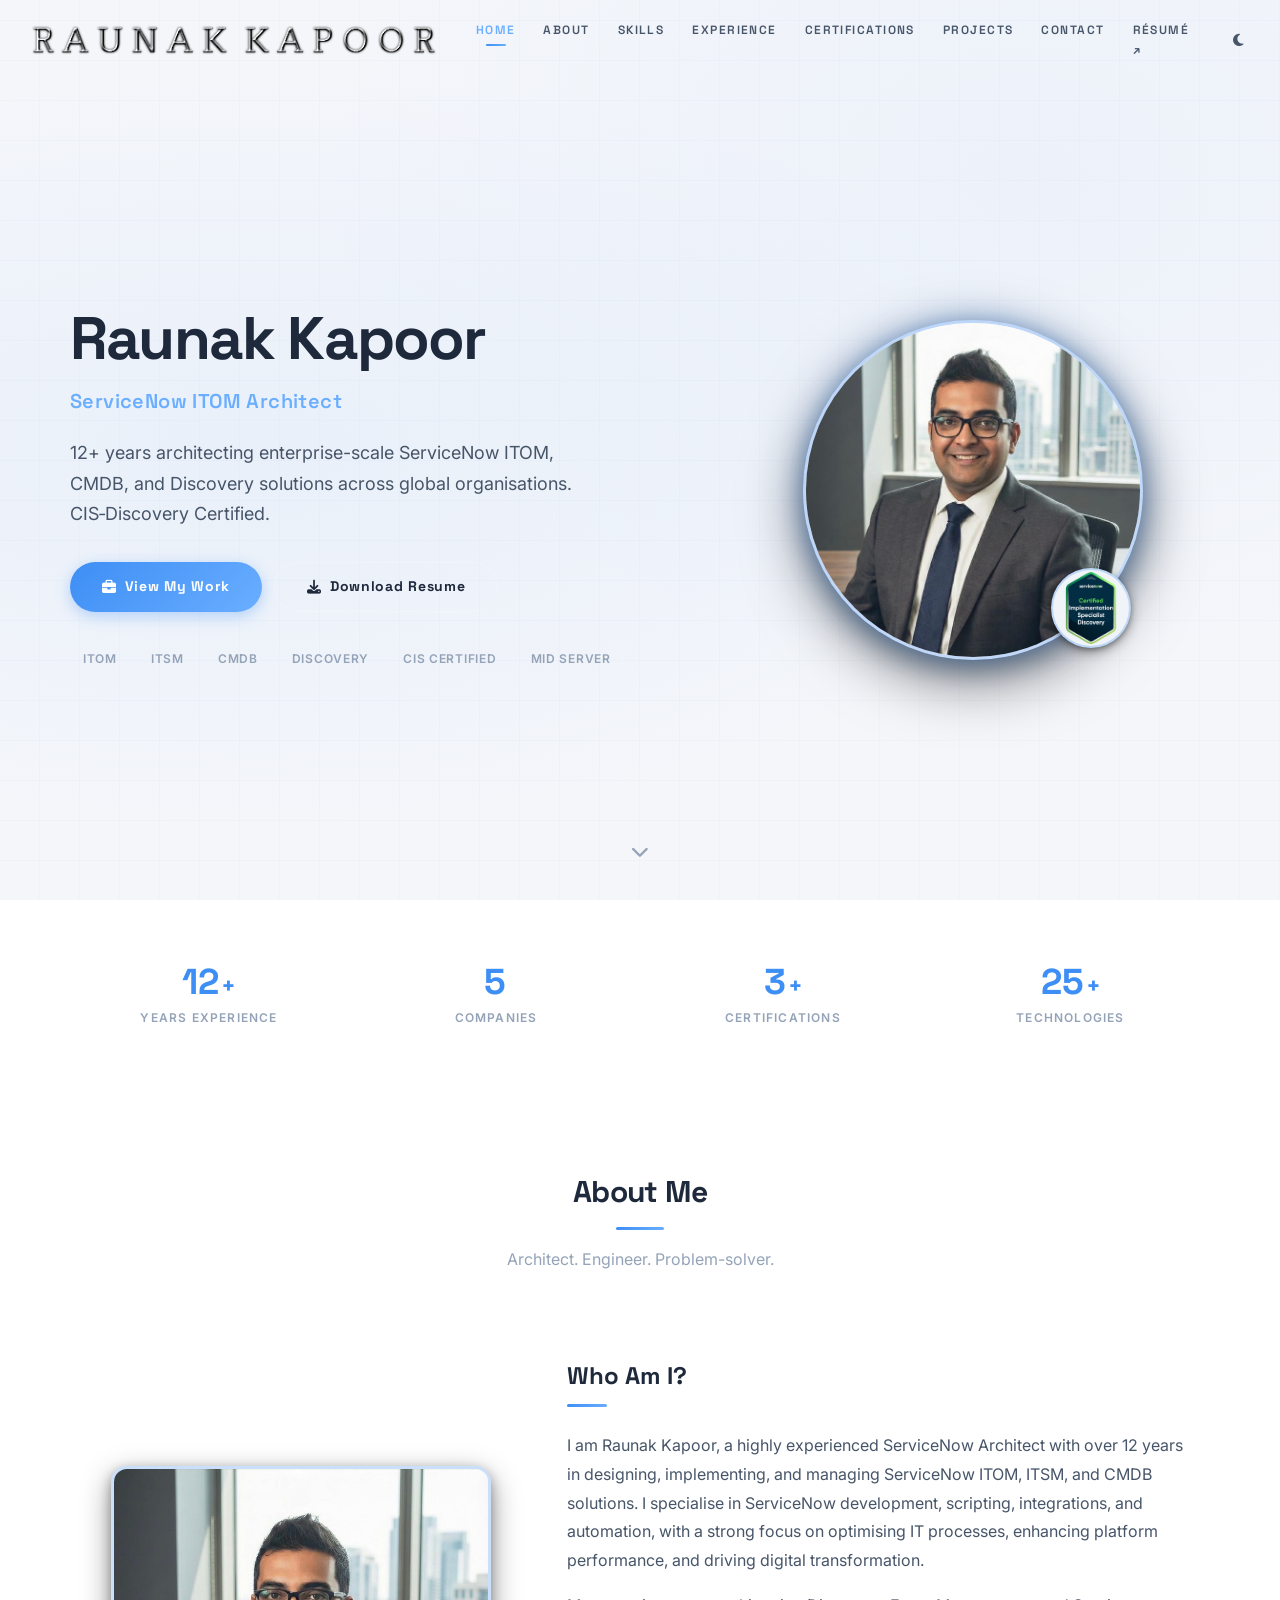
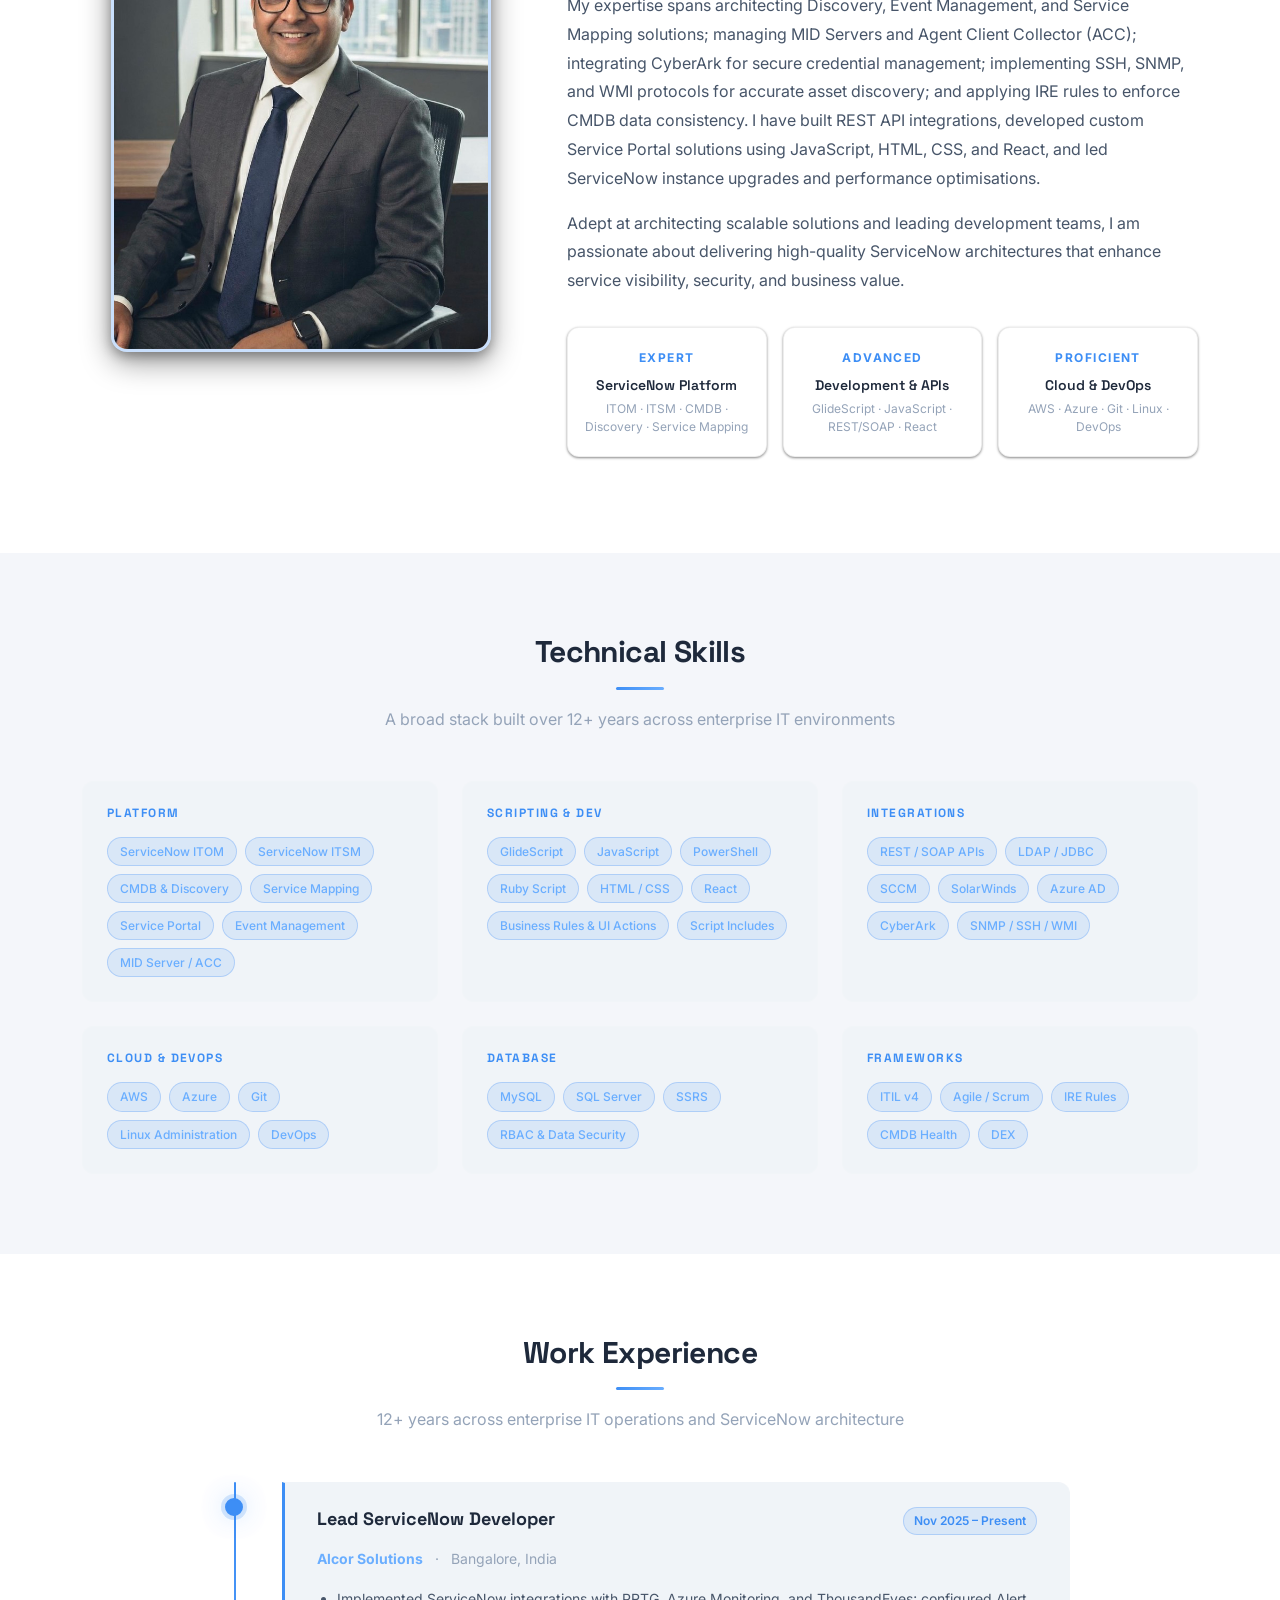
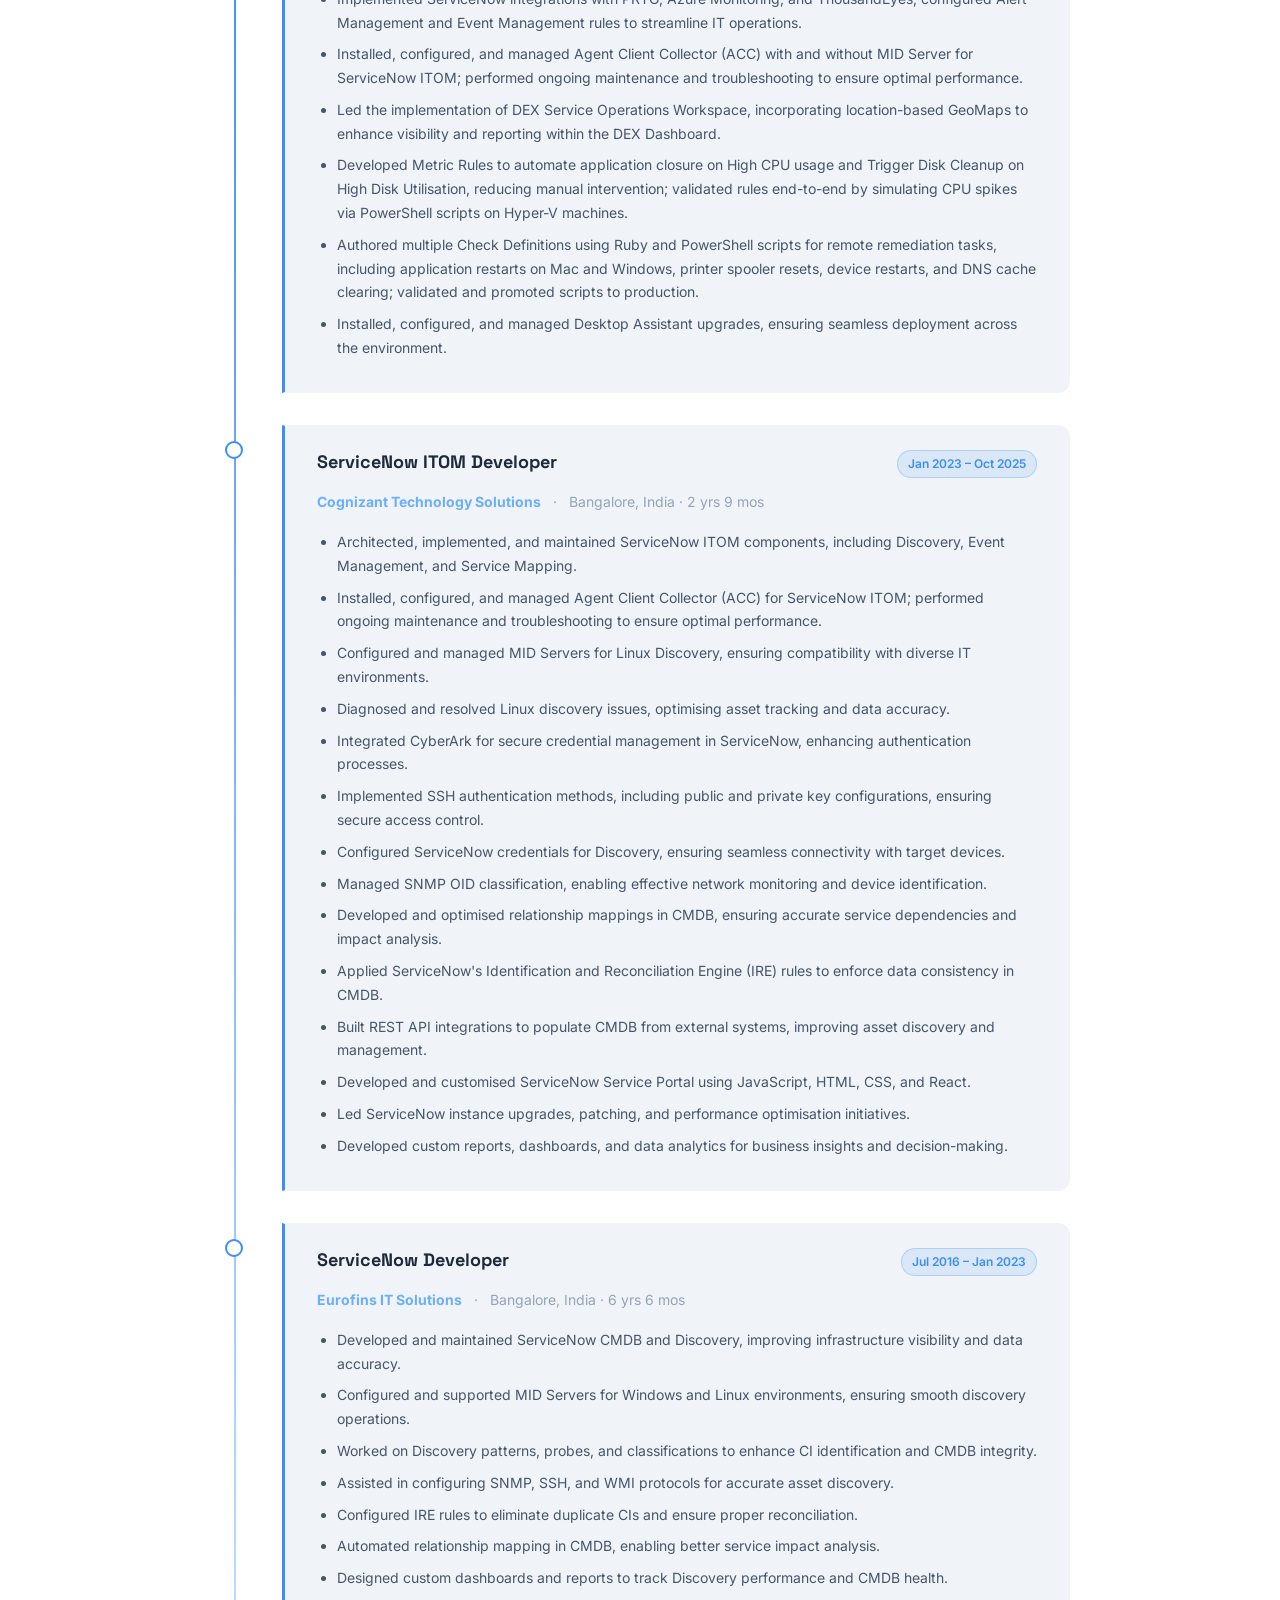
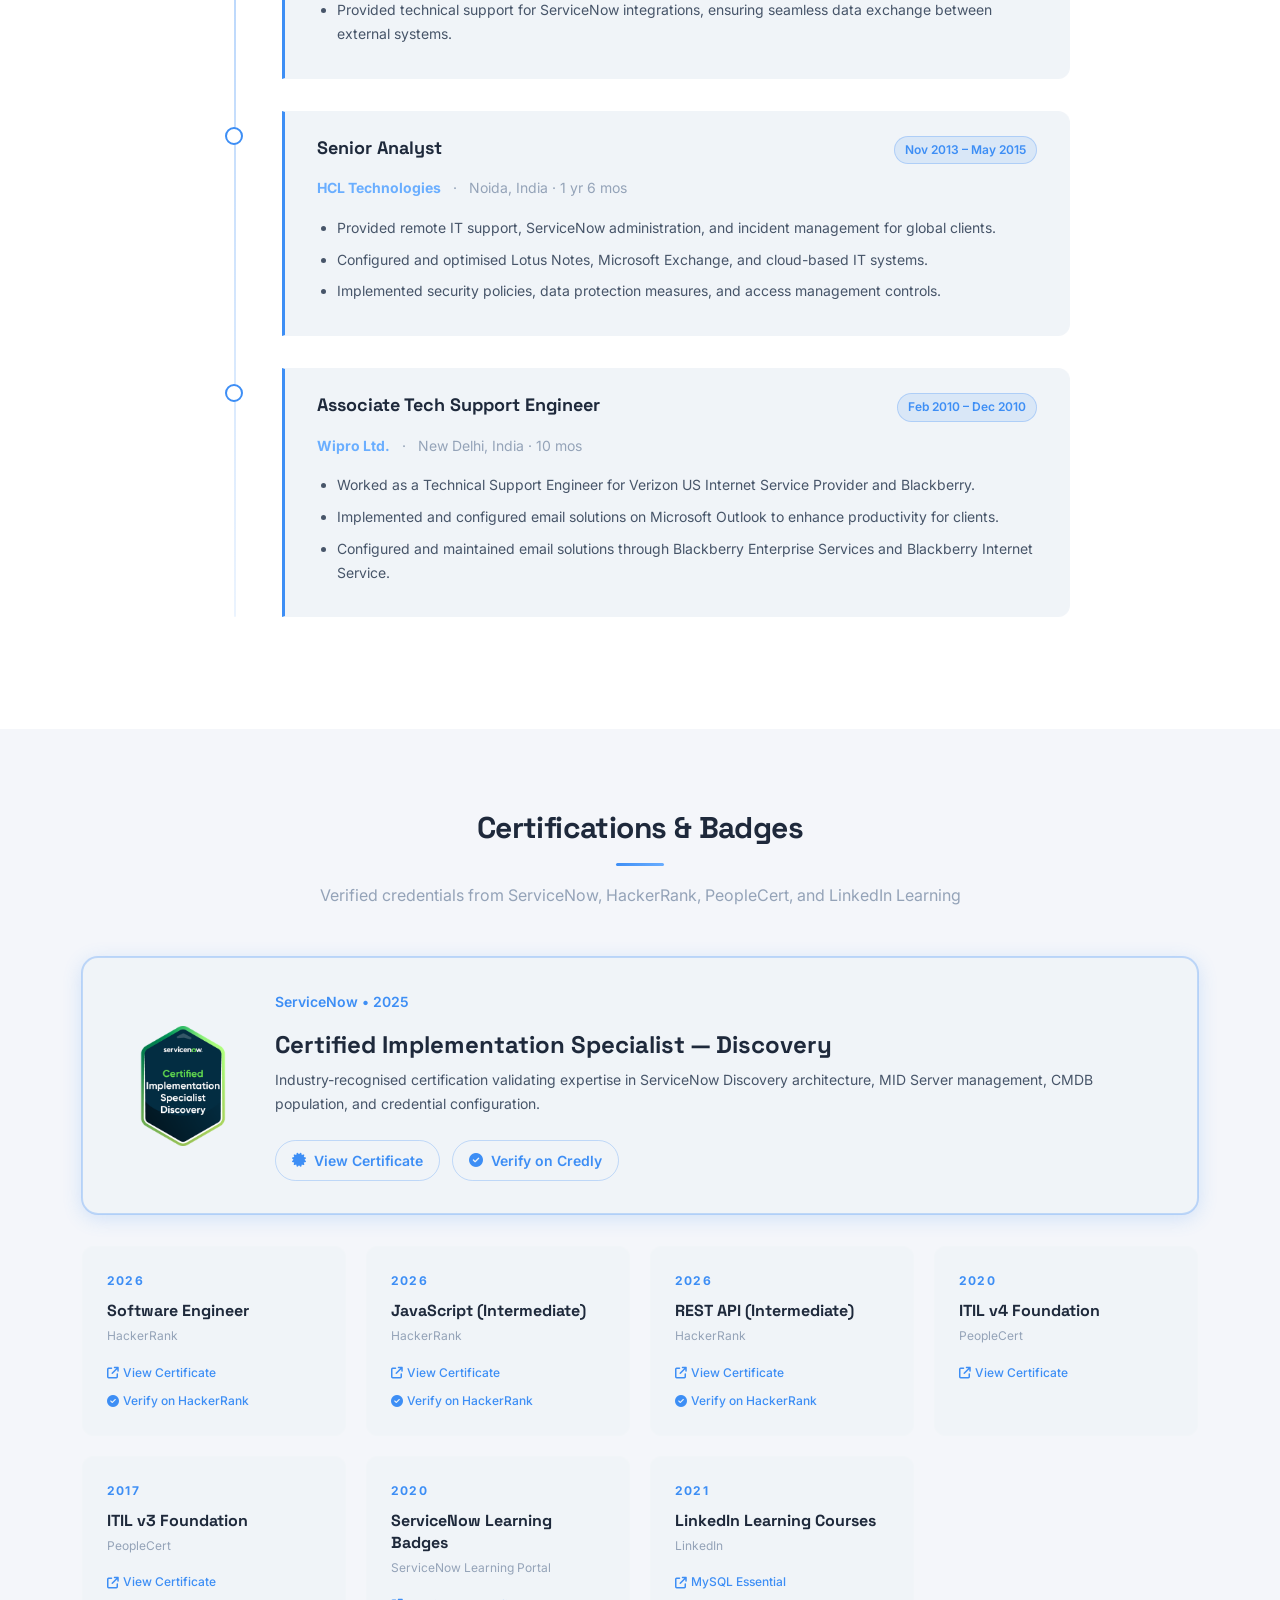
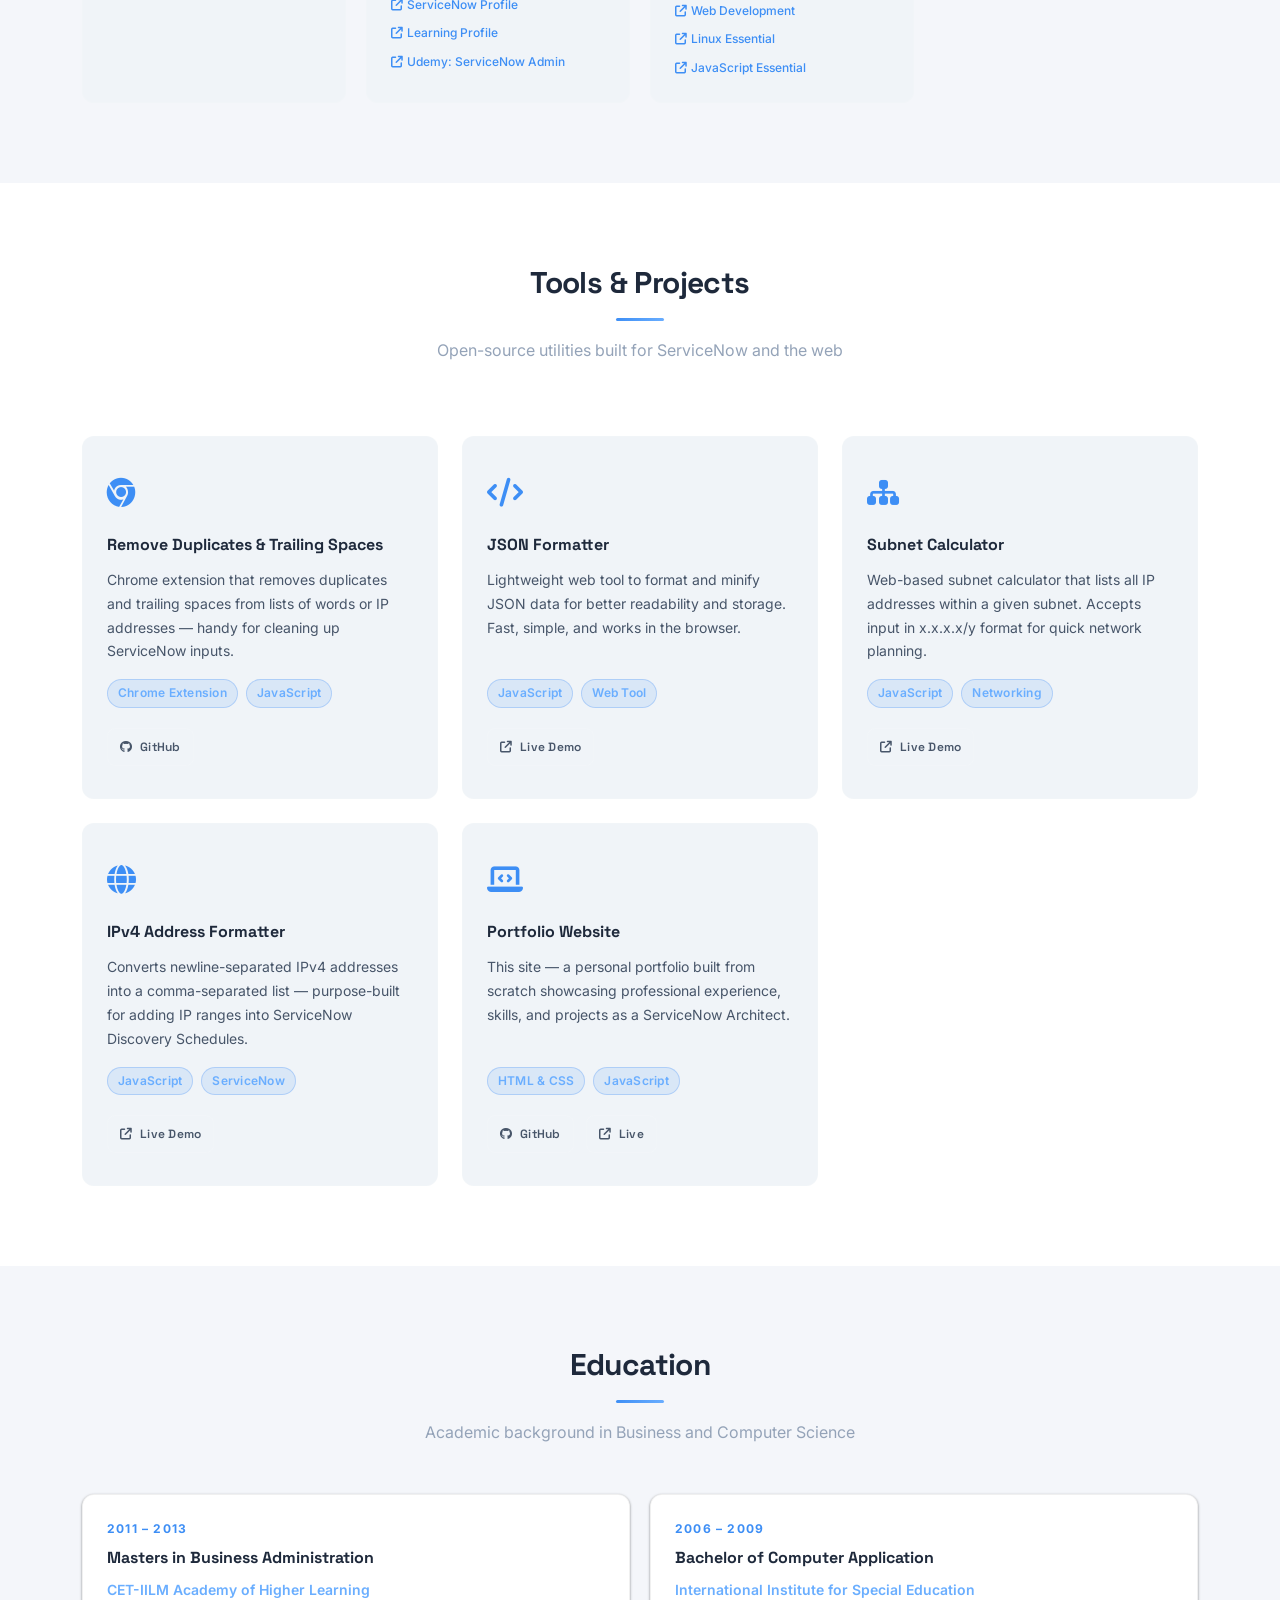
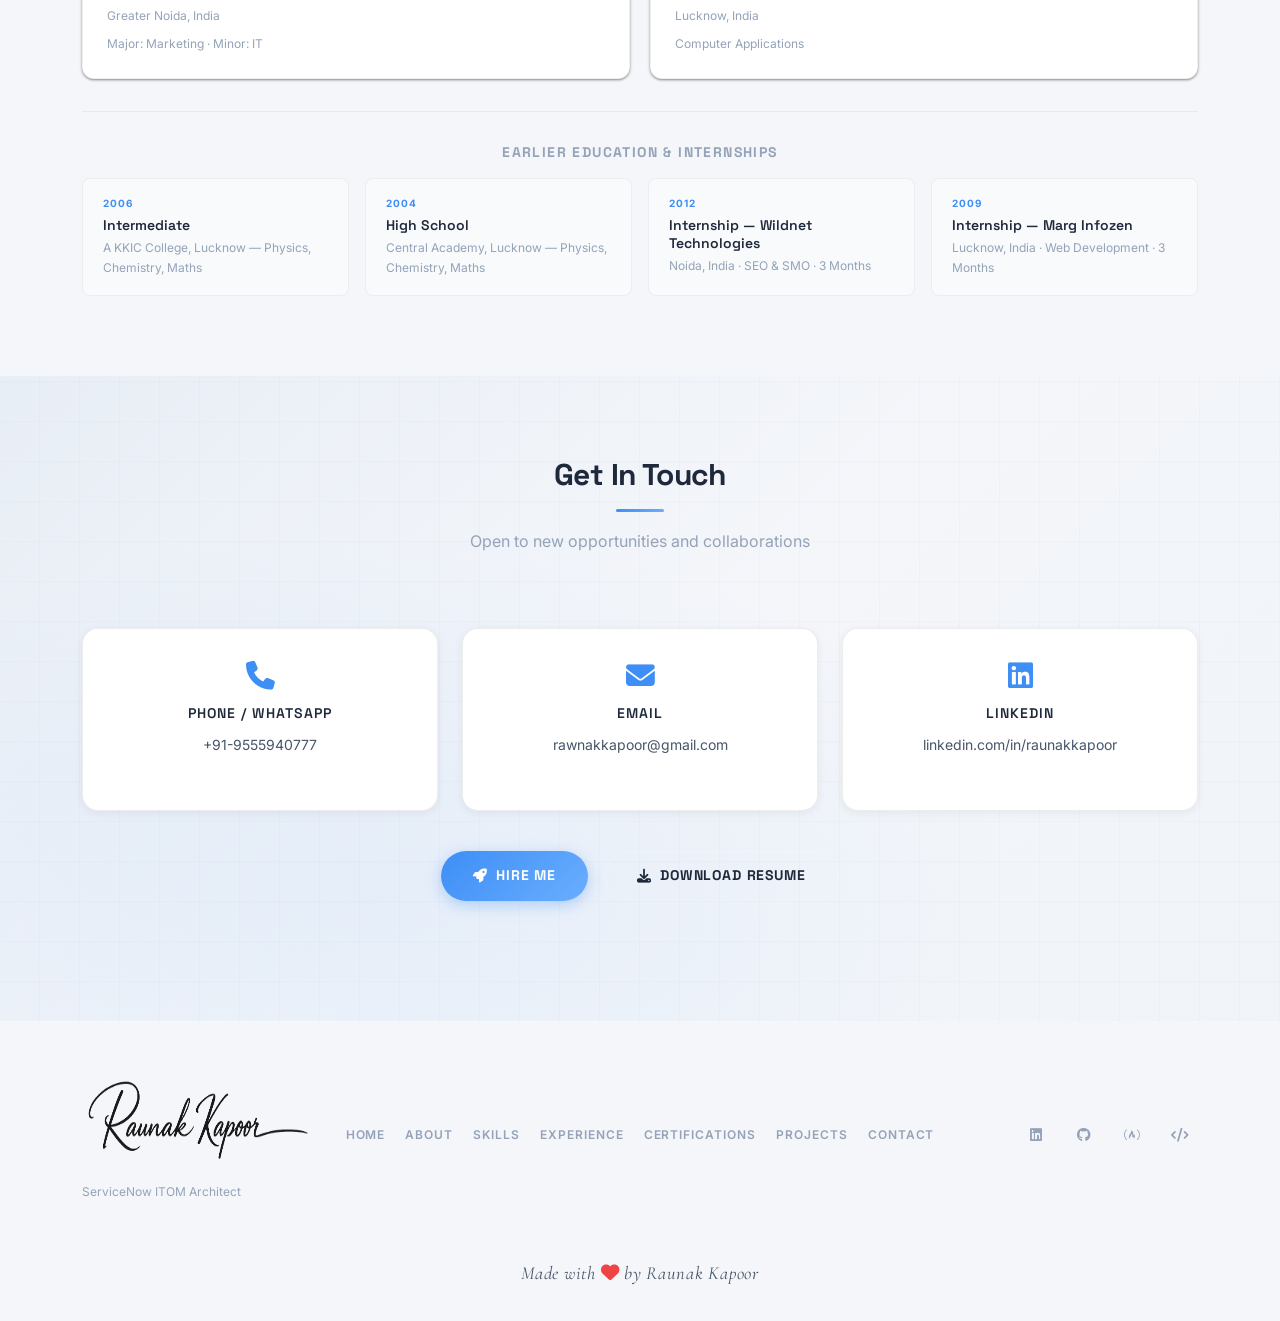
==== commit aa896cb0: "Add HackerRank certificates and refine certifications section - Add Software Engineer, JavaScript (I" ====
--- a/index.html
+++ b/index.html
@@ -428,7 +428,7 @@
 <section class="certifications-section" id="certifications">
   <div class="container">
     <h2 class="section-heading reveal">Certifications &amp; Badges</h2>
-    <p class="section-sub reveal">Verified credentials from ServiceNow, PeopleCert, and LinkedIn Learning</p>
+    <p class="section-sub reveal">Verified credentials from ServiceNow, HackerRank, PeopleCert, and LinkedIn Learning</p>
 
     <!-- Featured: CIS Discovery -->
     <div class="cert-featured reveal">
@@ -460,6 +460,54 @@
 
     <!-- Cert grid -->
     <div class="cert-grid">
+
+      <div class="cert-card reveal reveal-stagger">
+        <div class="cert-year">2026</div>
+        <h4>Software Engineer</h4>
+        <p class="cert-issuer">HackerRank</p>
+        <div class="cert-links">
+          <a href="https://drive.google.com/file/d/1aLL2yrKuPCGcRdB0Nk6Yz0tTaOlNar0E/view?usp=sharing"
+             target="_blank" rel="noopener noreferrer" class="cert-link">
+            <i class="fa-solid fa-arrow-up-right-from-square"></i> View Certificate
+          </a>
+          <a href="https://www.hackerrank.com/certificates/ad0eb078b65f"
+             target="_blank" rel="noopener noreferrer" class="cert-link">
+            <i class="fa-solid fa-circle-check"></i> Verify on HackerRank
+          </a>
+        </div>
+      </div>
+
+      <div class="cert-card reveal reveal-stagger">
+        <div class="cert-year">2026</div>
+        <h4>JavaScript (Intermediate)</h4>
+        <p class="cert-issuer">HackerRank</p>
+        <div class="cert-links">
+          <a href="https://drive.google.com/file/d/16I7Sgqg5XClEnN0lUvUBsMEcYlXYSshl/view?usp=sharing"
+             target="_blank" rel="noopener noreferrer" class="cert-link">
+            <i class="fa-solid fa-arrow-up-right-from-square"></i> View Certificate
+          </a>
+          <a href="https://www.hackerrank.com/certificates/1c96ac7f0f3b"
+             target="_blank" rel="noopener noreferrer" class="cert-link">
+            <i class="fa-solid fa-circle-check"></i> Verify on HackerRank
+          </a>
+        </div>
+      </div>
+
+      <div class="cert-card reveal reveal-stagger">
+        <div class="cert-year">2026</div>
+        <h4>REST API (Intermediate)</h4>
+        <p class="cert-issuer">HackerRank</p>
+        <div class="cert-links">
+          <a href="https://drive.google.com/file/d/158bEyn8banH3QGAlrKHN78xoTVChN_X2/view?usp=sharing"
+             target="_blank" rel="noopener noreferrer" class="cert-link">
+            <i class="fa-solid fa-arrow-up-right-from-square"></i> View Certificate
+          </a>
+          <a href="https://www.hackerrank.com/certificates/ccdf8f39aa67"
+             target="_blank" rel="noopener noreferrer" class="cert-link">
+            <i class="fa-solid fa-circle-check"></i> Verify on HackerRank
+          </a>
+        </div>
+      </div>
 
       <div class="cert-card reveal reveal-stagger">
         <div class="cert-year">2020</div>
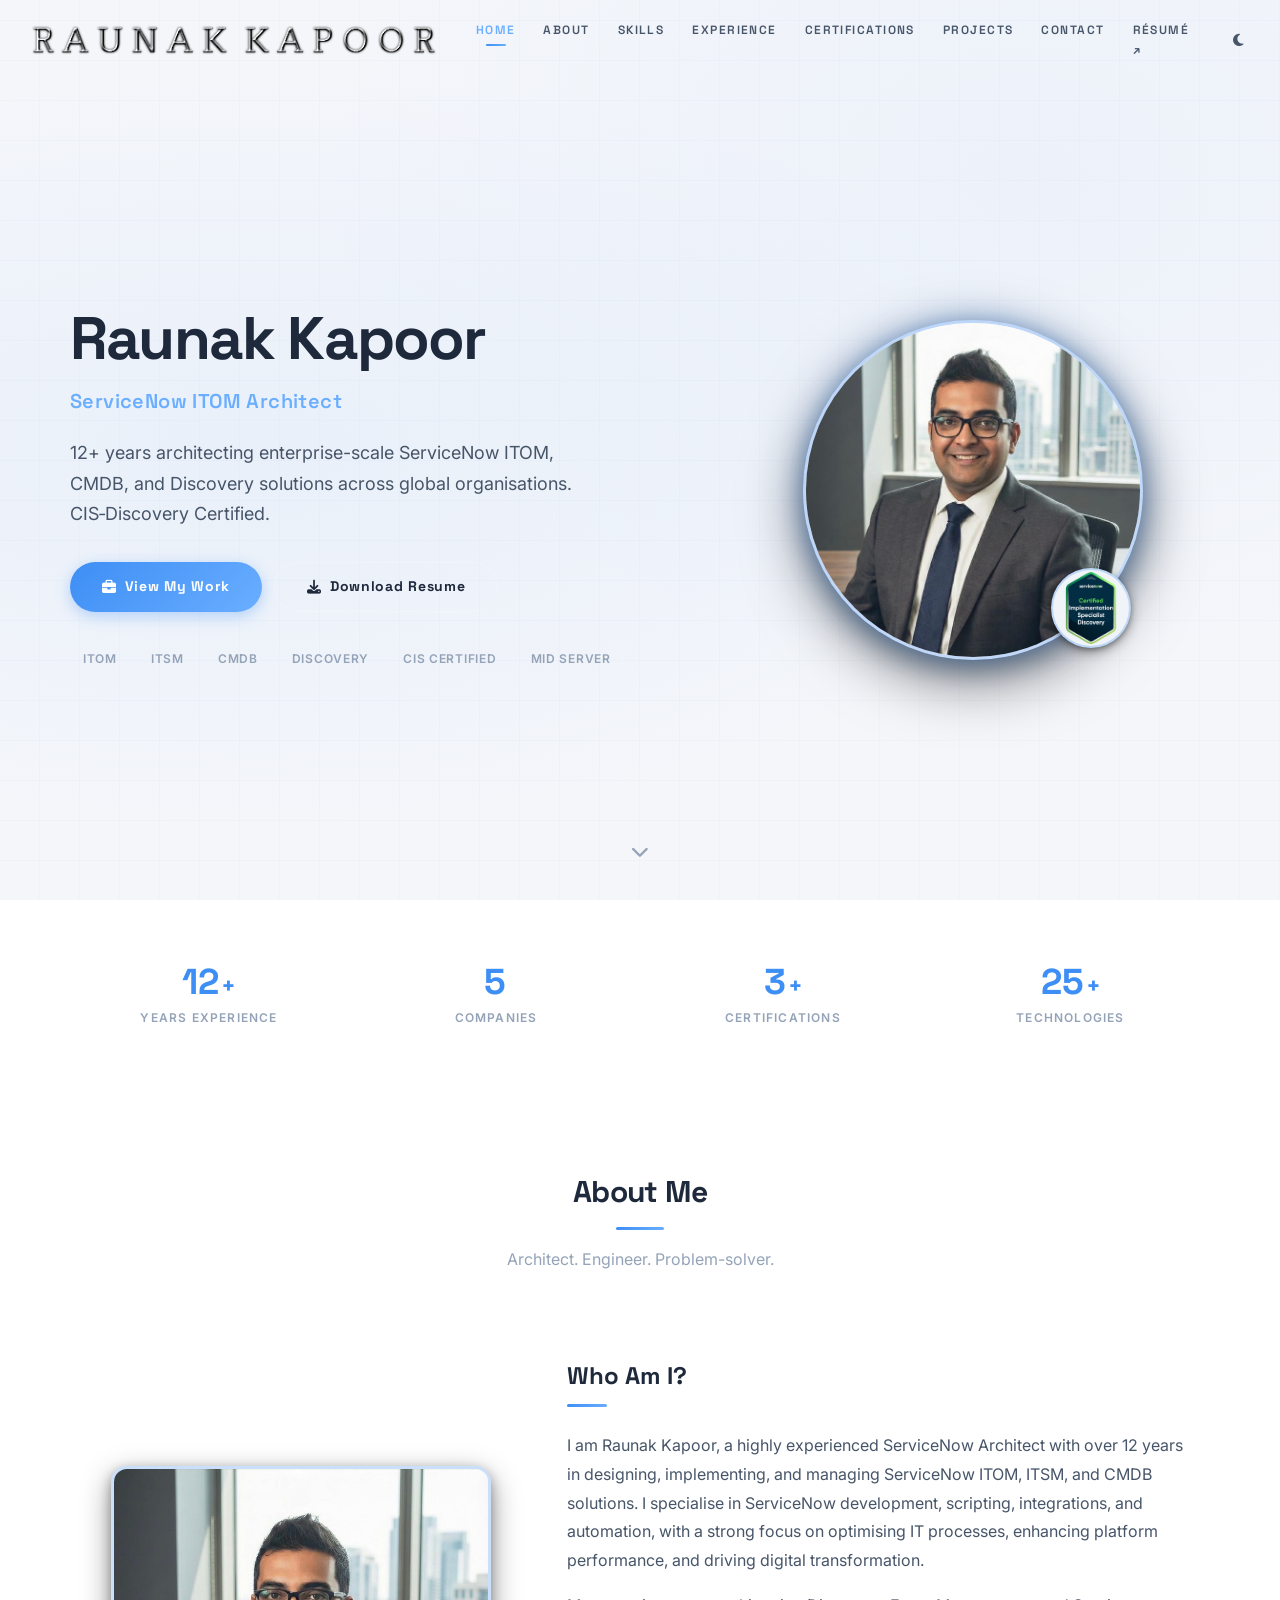
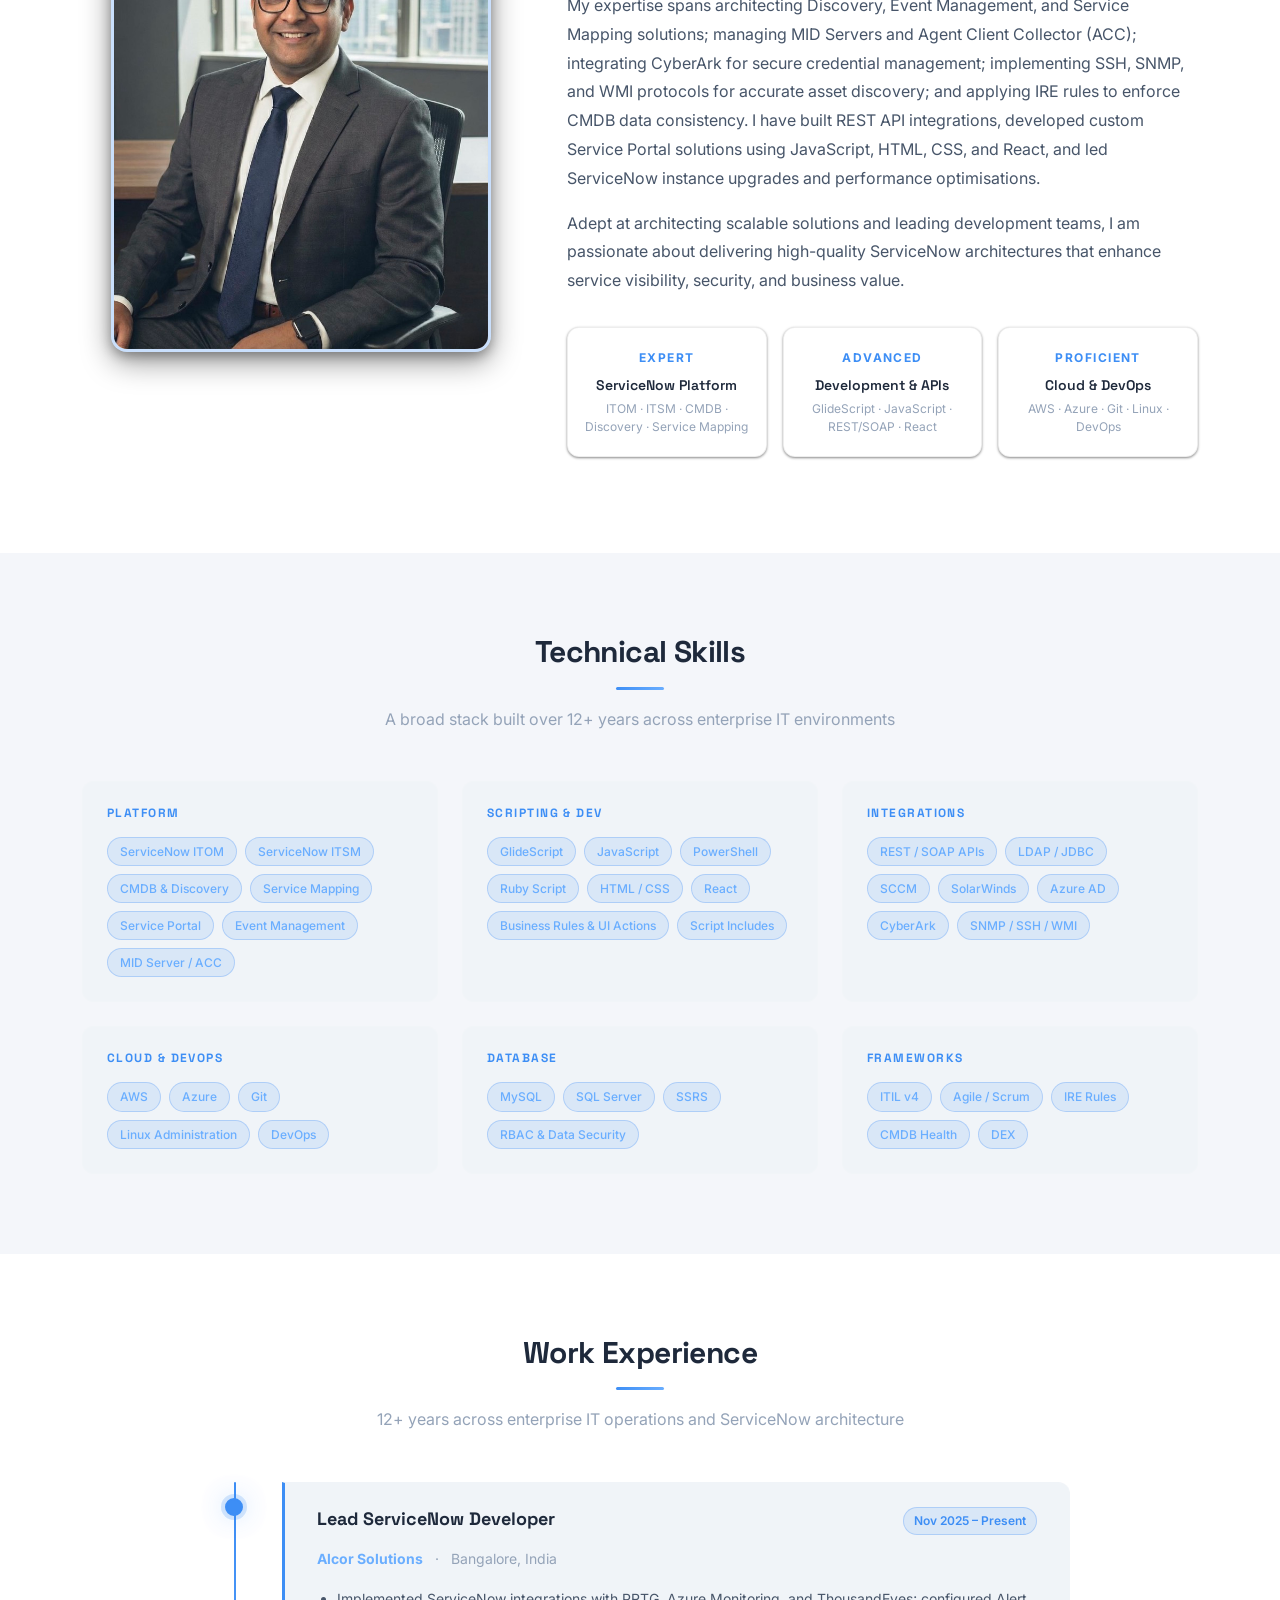
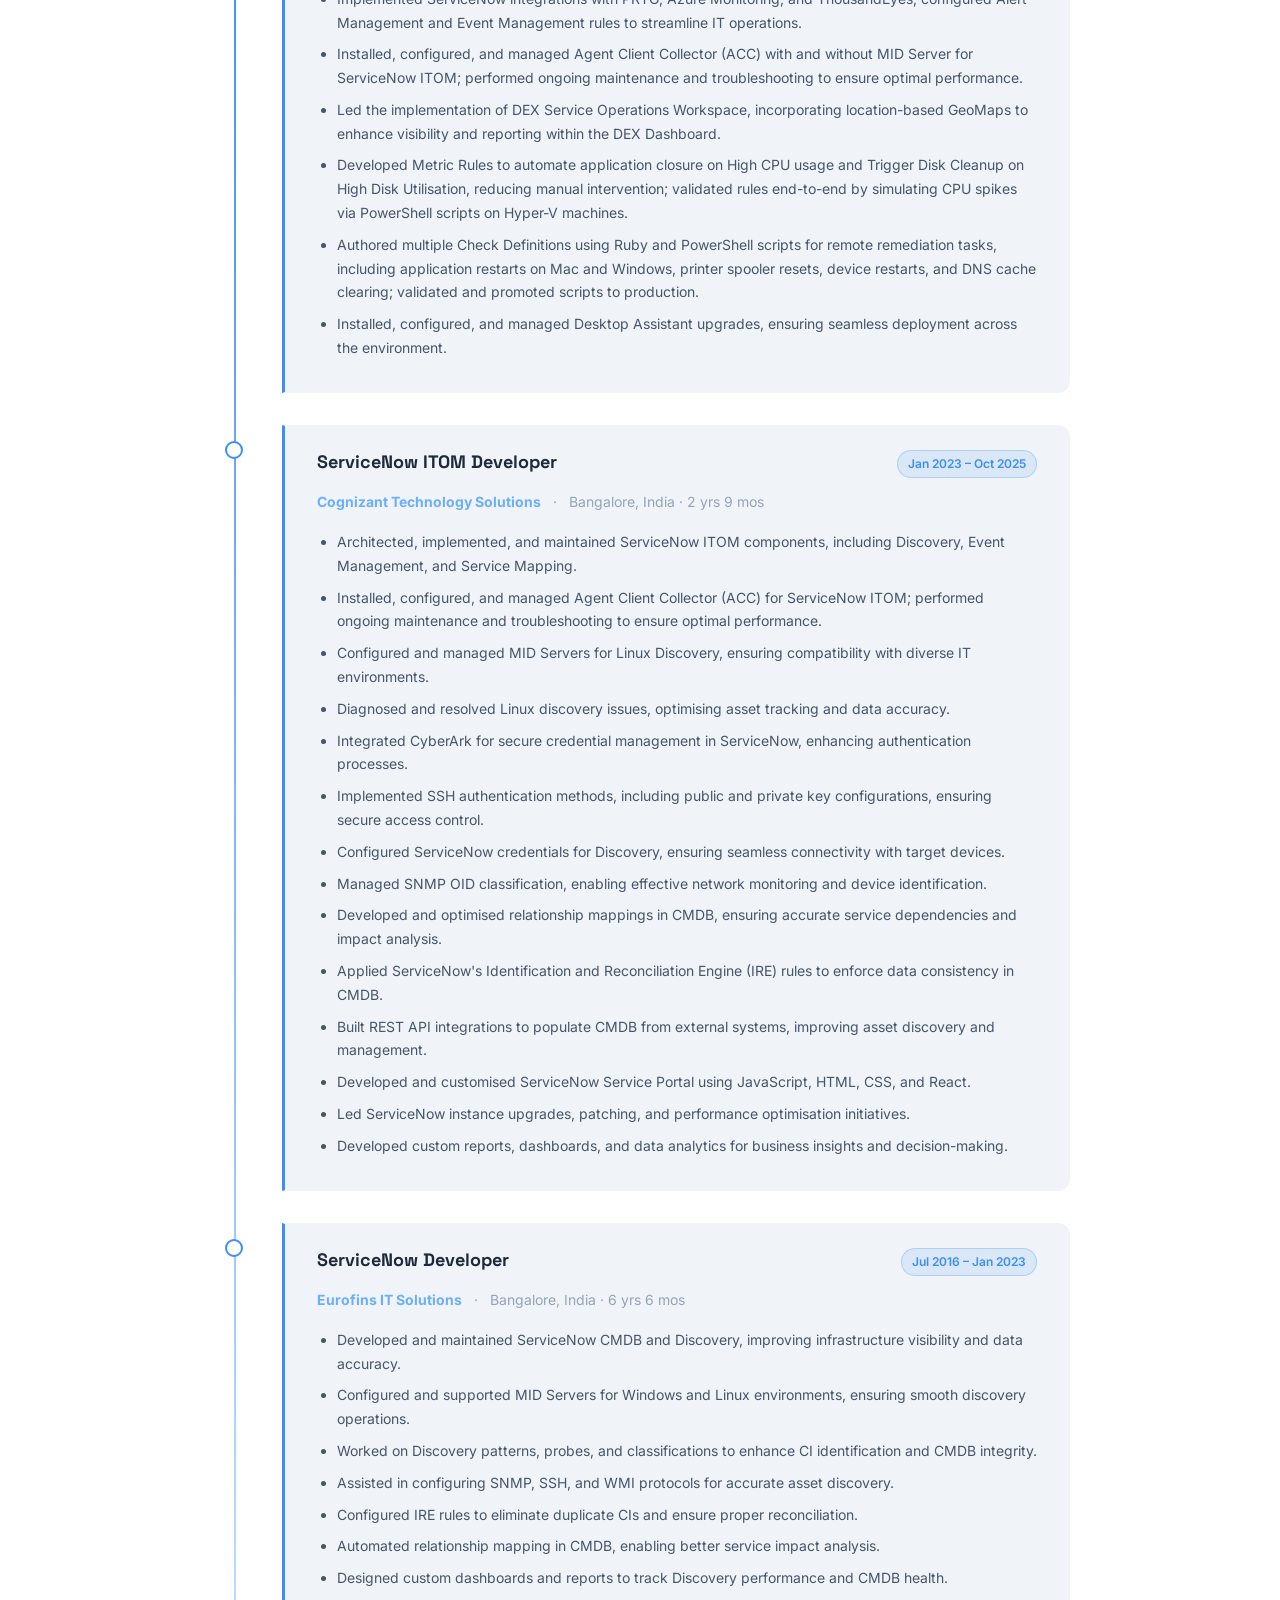
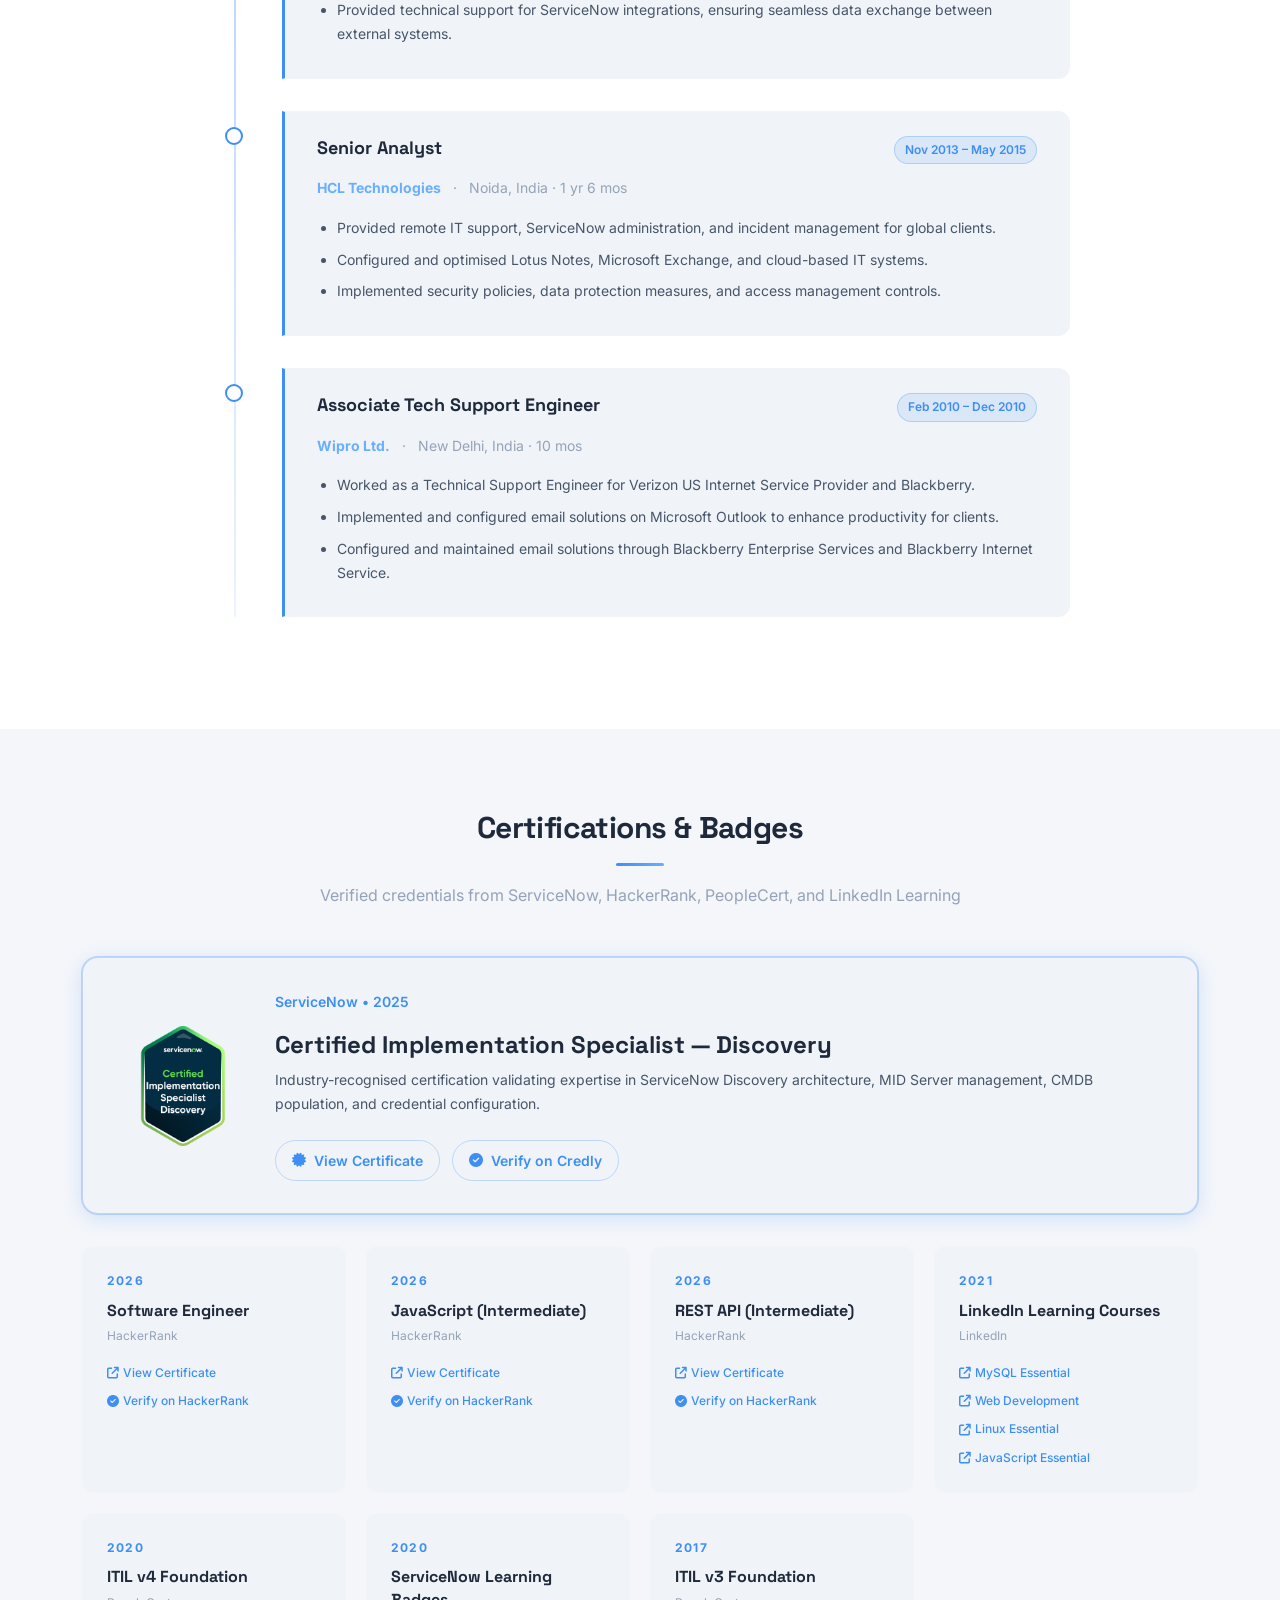
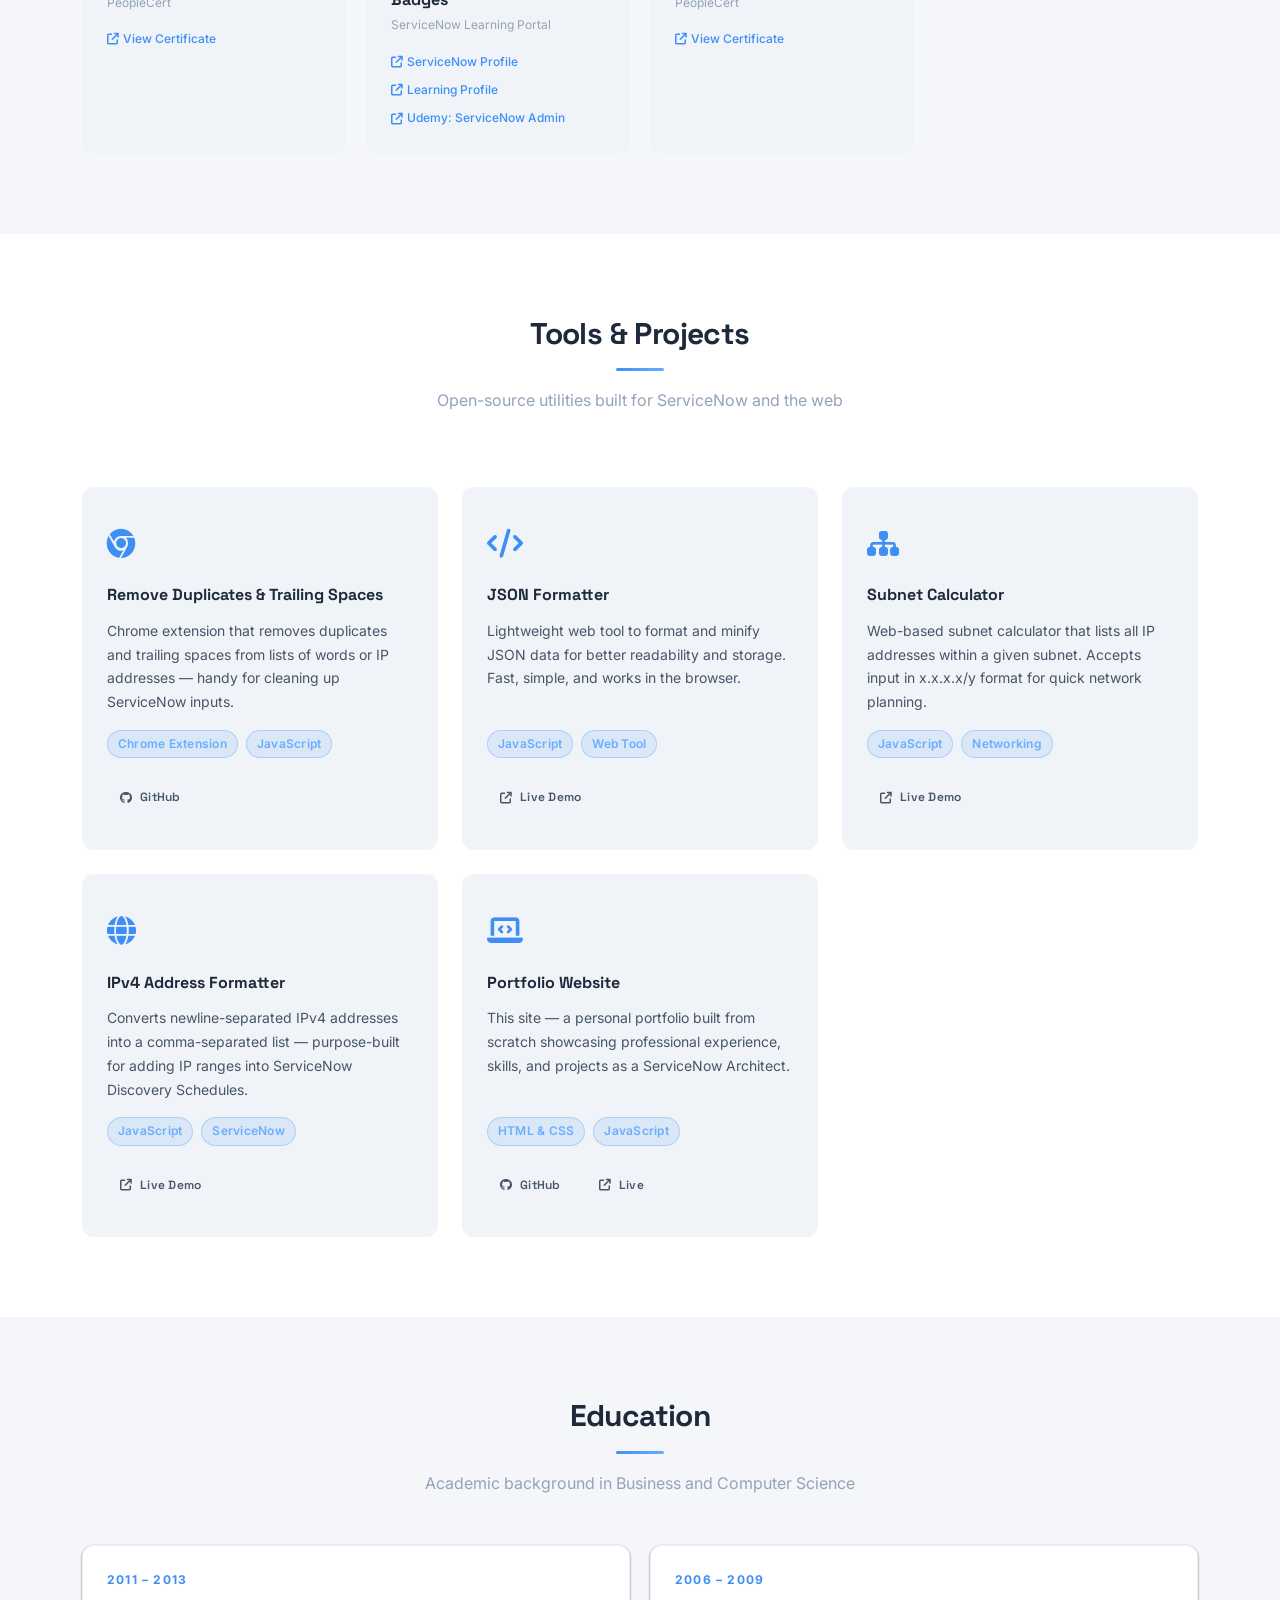
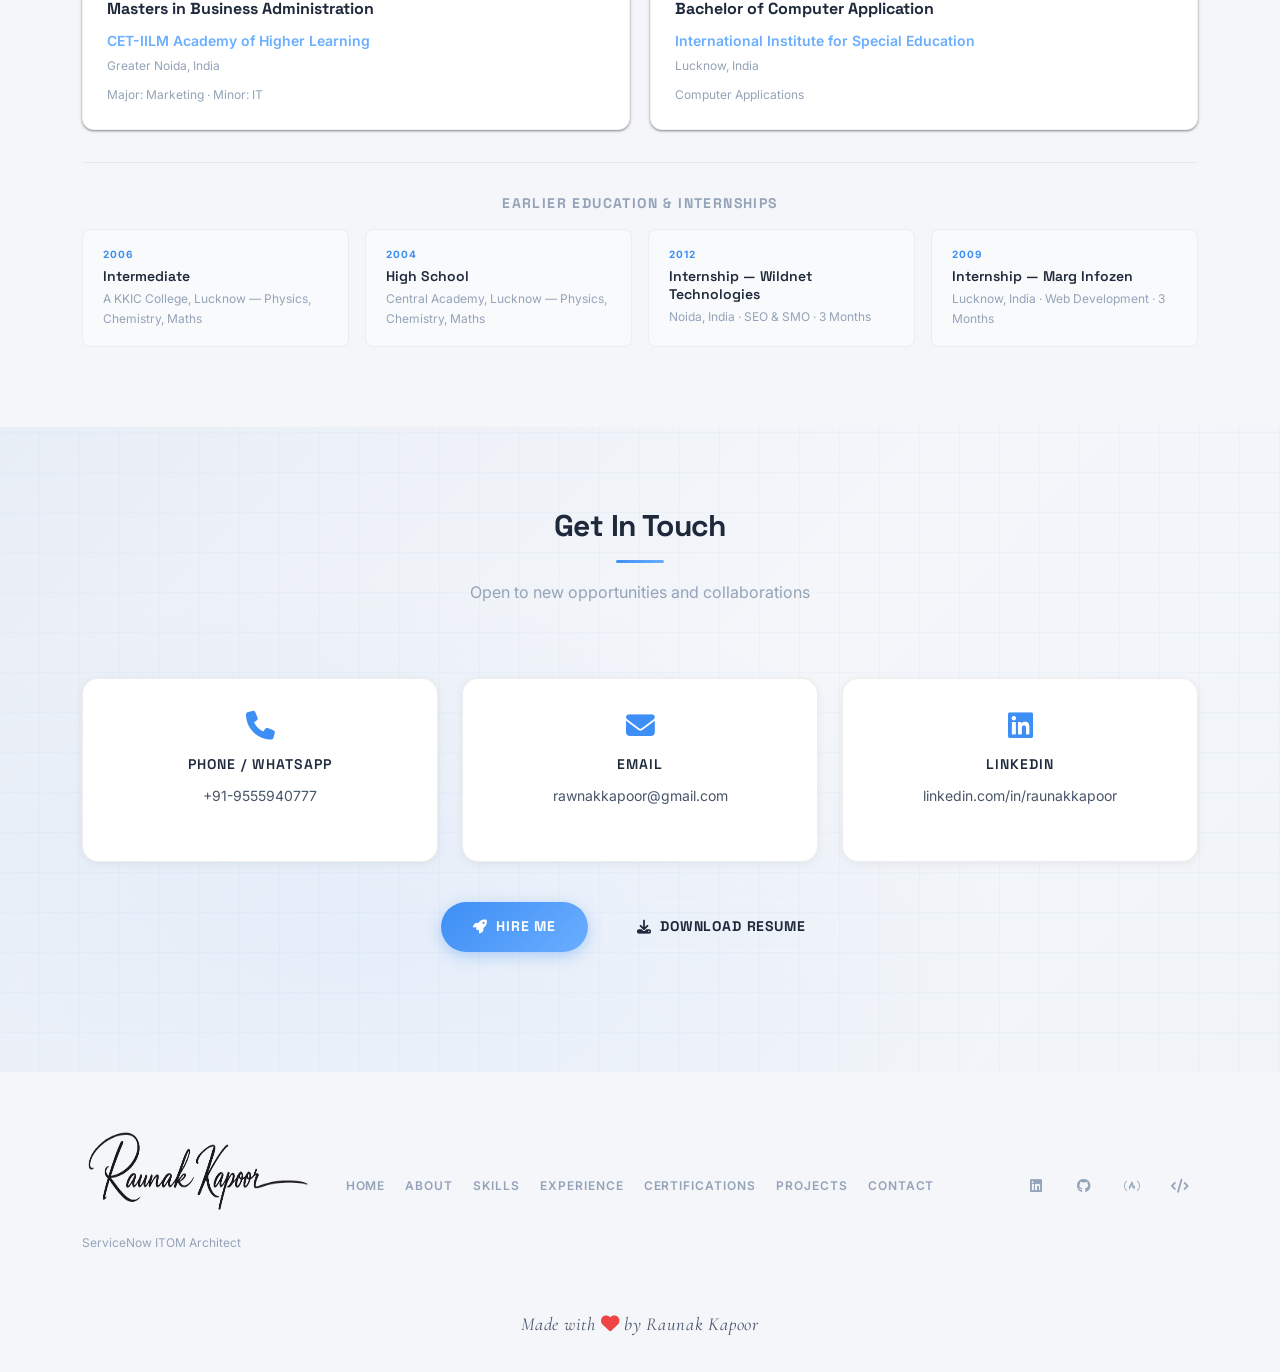
==== commit 3d297d2d: "Reorder certifications by year (newest first) Co-Authored-By: Claude Sonnet 4.6 <noreply@anthropic.c" ====
--- a/index.html
+++ b/index.html
@@ -510,6 +510,30 @@
       </div>
 
       <div class="cert-card reveal reveal-stagger">
+        <div class="cert-year">2021</div>
+        <h4>LinkedIn Learning Courses</h4>
+        <p class="cert-issuer">LinkedIn</p>
+        <div class="cert-links">
+          <a href="https://drive.google.com/file/d/1U-ZrnI9xldRbW1-IeYf8RxPcCXmo52Iq/view?usp=sharing"
+             target="_blank" rel="noopener noreferrer" class="cert-link">
+            <i class="fa-solid fa-arrow-up-right-from-square"></i> MySQL Essential
+          </a>
+          <a href="https://drive.google.com/file/d/1ta_wukrH9-X-_GkQbKBiQUqnDMrF-aEs/view?usp=sharing"
+             target="_blank" rel="noopener noreferrer" class="cert-link">
+            <i class="fa-solid fa-arrow-up-right-from-square"></i> Web Development
+          </a>
+          <a href="https://drive.google.com/file/d/13t7cKFpENjqHc0QLHbWr_cncMnJw2ZGs/view?usp=sharing"
+             target="_blank" rel="noopener noreferrer" class="cert-link">
+            <i class="fa-solid fa-arrow-up-right-from-square"></i> Linux Essential
+          </a>
+          <a href="https://drive.google.com/file/d/1otK6zc-mQtqoifYrBfSP9sHhafI6jOux/view?usp=sharing"
+             target="_blank" rel="noopener noreferrer" class="cert-link">
+            <i class="fa-solid fa-arrow-up-right-from-square"></i> JavaScript Essential
+          </a>
+        </div>
+      </div>
+
+      <div class="cert-card reveal reveal-stagger">
         <div class="cert-year">2020</div>
         <h4>ITIL v4 Foundation</h4>
         <p class="cert-issuer">PeopleCert</p>
@@ -517,6 +541,26 @@
           <a href="https://drive.google.com/file/d/10BRXai2CSKR9M5LCy9t6lQf-ArkS1kfX/view?usp=sharing"
              target="_blank" rel="noopener noreferrer" class="cert-link">
             <i class="fa-solid fa-arrow-up-right-from-square"></i> View Certificate
+          </a>
+        </div>
+      </div>
+
+      <div class="cert-card reveal reveal-stagger">
+        <div class="cert-year">2020</div>
+        <h4>ServiceNow Learning Badges</h4>
+        <p class="cert-issuer">ServiceNow Learning Portal</p>
+        <div class="cert-links">
+          <a href="https://account.servicenow.com/personal-data/11ea57e13/ad56fbe80/a806e4a75/ae71eHNYJ/resume.html"
+             target="_blank" rel="noopener noreferrer" class="cert-link">
+            <i class="fa-solid fa-arrow-up-right-from-square"></i> ServiceNow Profile
+          </a>
+          <a href="https://learning.servicenow.com/lxp?id=nl_public&user=raunakkapo030970"
+             target="_blank" rel="noopener noreferrer" class="cert-link">
+            <i class="fa-solid fa-arrow-up-right-from-square"></i> Learning Profile
+          </a>
+          <a href="https://www.udemy.com/certificate/UC-eb0f6c84-d785-424e-816b-532f4e5db11b/"
+             target="_blank" rel="noopener noreferrer" class="cert-link">
+            <i class="fa-solid fa-arrow-up-right-from-square"></i> Udemy: ServiceNow Admin
           </a>
         </div>
       </div>
@@ -529,50 +573,6 @@
           <a href="https://drive.google.com/file/d/1gPjCVyJ7HXfzmXkSQIY6RKT6NN_6yULw/view?usp=sharing"
              target="_blank" rel="noopener noreferrer" class="cert-link">
             <i class="fa-solid fa-arrow-up-right-from-square"></i> View Certificate
-          </a>
-        </div>
-      </div>
-
-      <div class="cert-card reveal reveal-stagger">
-        <div class="cert-year">2020</div>
-        <h4>ServiceNow Learning Badges</h4>
-        <p class="cert-issuer">ServiceNow Learning Portal</p>
-        <div class="cert-links">
-          <a href="https://account.servicenow.com/personal-data/11ea57e13/ad56fbe80/a806e4a75/ae71eHNYJ/resume.html"
-             target="_blank" rel="noopener noreferrer" class="cert-link">
-            <i class="fa-solid fa-arrow-up-right-from-square"></i> ServiceNow Profile
-          </a>
-          <a href="https://learning.servicenow.com/lxp?id=nl_public&user=raunakkapo030970"
-             target="_blank" rel="noopener noreferrer" class="cert-link">
-            <i class="fa-solid fa-arrow-up-right-from-square"></i> Learning Profile
-          </a>
-          <a href="https://www.udemy.com/certificate/UC-eb0f6c84-d785-424e-816b-532f4e5db11b/"
-             target="_blank" rel="noopener noreferrer" class="cert-link">
-            <i class="fa-solid fa-arrow-up-right-from-square"></i> Udemy: ServiceNow Admin
-          </a>
-        </div>
-      </div>
-
-      <div class="cert-card reveal reveal-stagger">
-        <div class="cert-year">2021</div>
-        <h4>LinkedIn Learning Courses</h4>
-        <p class="cert-issuer">LinkedIn</p>
-        <div class="cert-links">
-          <a href="https://drive.google.com/file/d/1U-ZrnI9xldRbW1-IeYf8RxPcCXmo52Iq/view?usp=sharing"
-             target="_blank" rel="noopener noreferrer" class="cert-link">
-            <i class="fa-solid fa-arrow-up-right-from-square"></i> MySQL Essential
-          </a>
-          <a href="https://drive.google.com/file/d/1ta_wukrH9-X-_GkQbKBiQUqnDMrF-aEs/view?usp=sharing"
-             target="_blank" rel="noopener noreferrer" class="cert-link">
-            <i class="fa-solid fa-arrow-up-right-from-square"></i> Web Development
-          </a>
-          <a href="https://drive.google.com/file/d/13t7cKFpENjqHc0QLHbWr_cncMnJw2ZGs/view?usp=sharing"
-             target="_blank" rel="noopener noreferrer" class="cert-link">
-            <i class="fa-solid fa-arrow-up-right-from-square"></i> Linux Essential
-          </a>
-          <a href="https://drive.google.com/file/d/1otK6zc-mQtqoifYrBfSP9sHhafI6jOux/view?usp=sharing"
-             target="_blank" rel="noopener noreferrer" class="cert-link">
-            <i class="fa-solid fa-arrow-up-right-from-square"></i> JavaScript Essential
           </a>
         </div>
       </div>
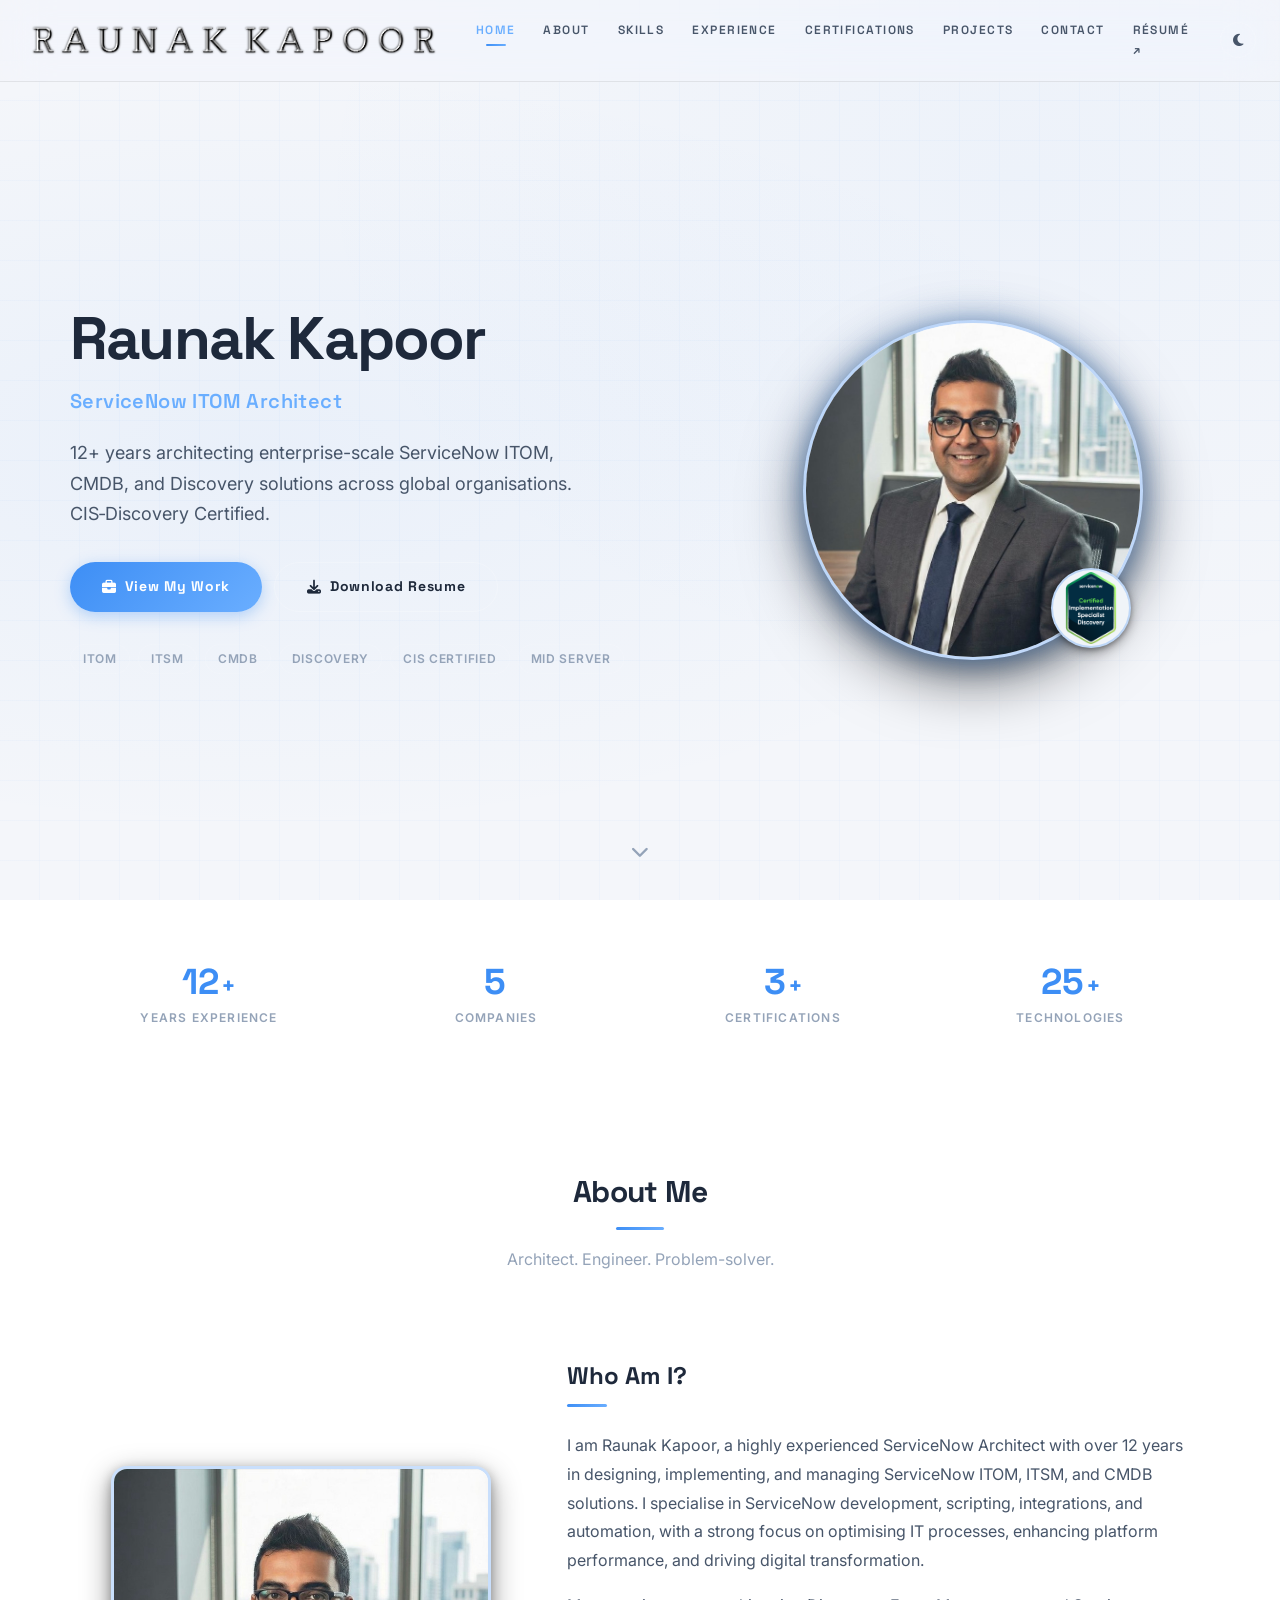
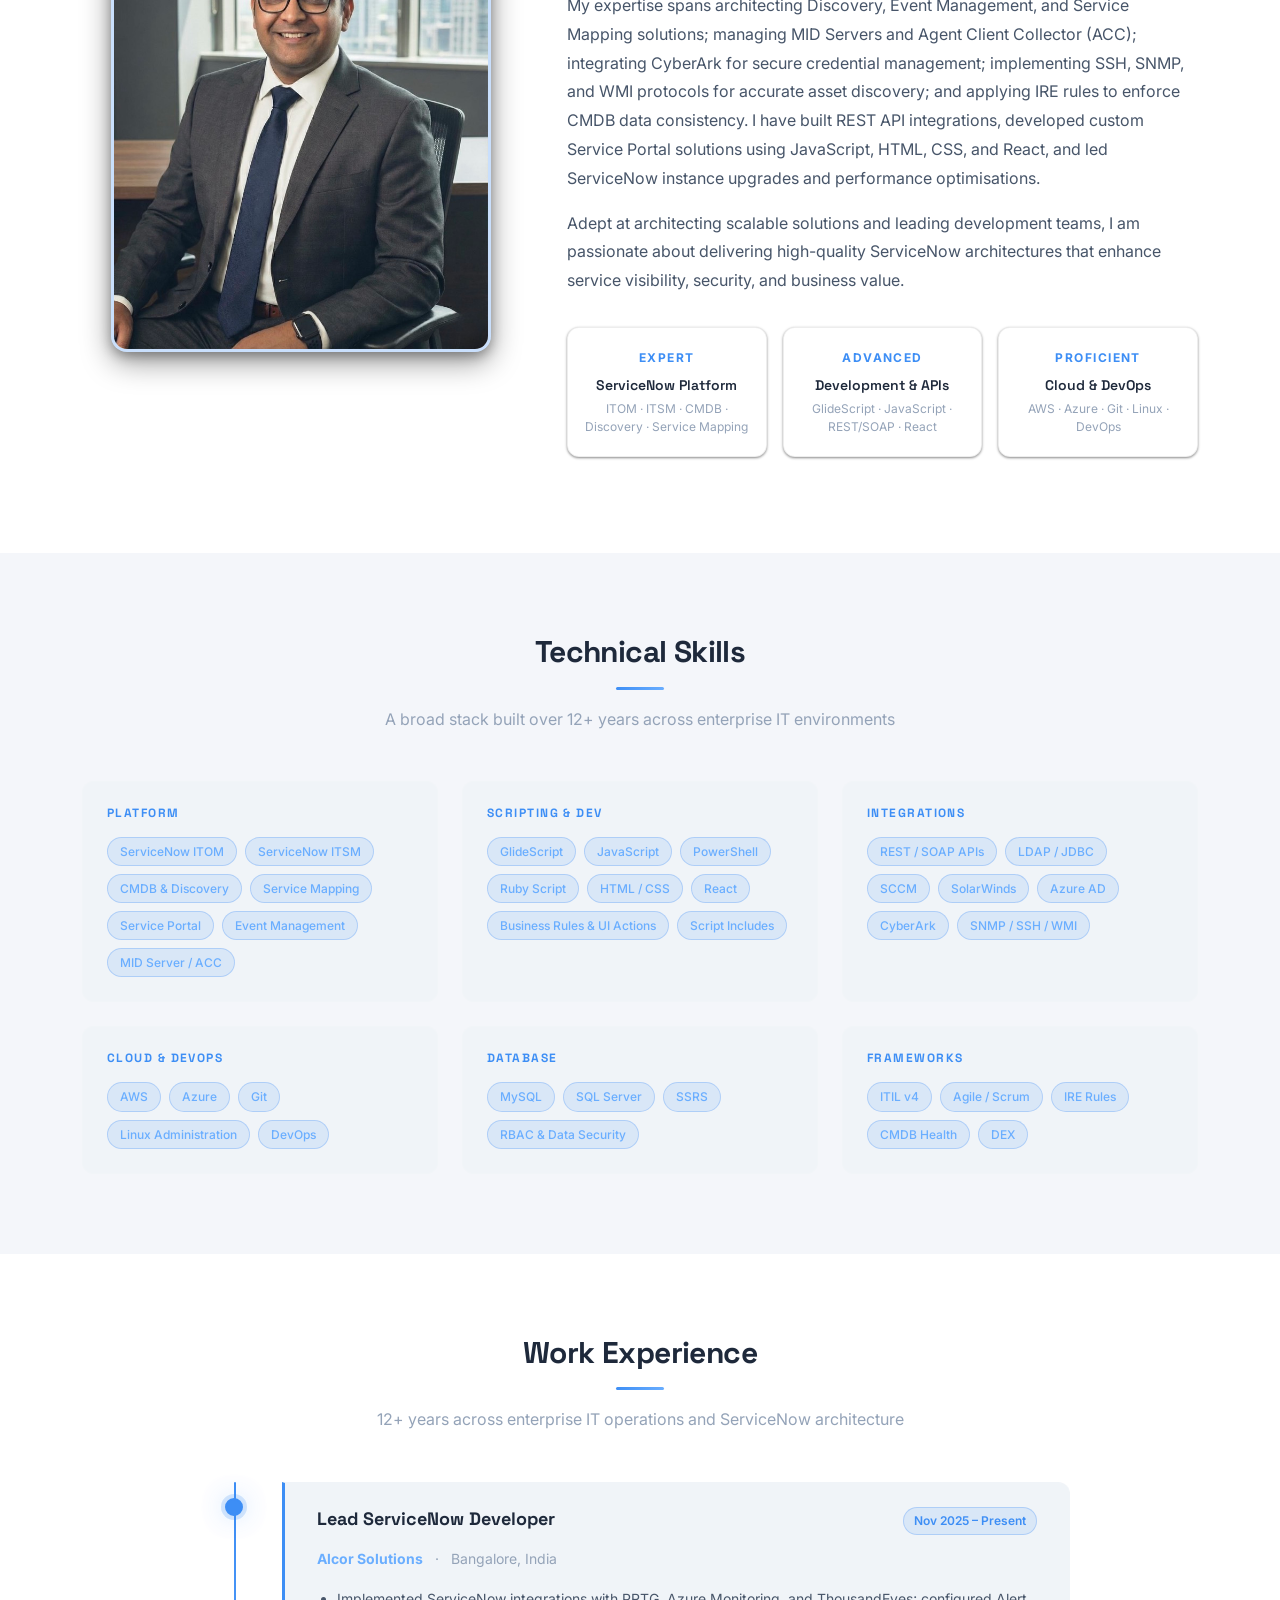
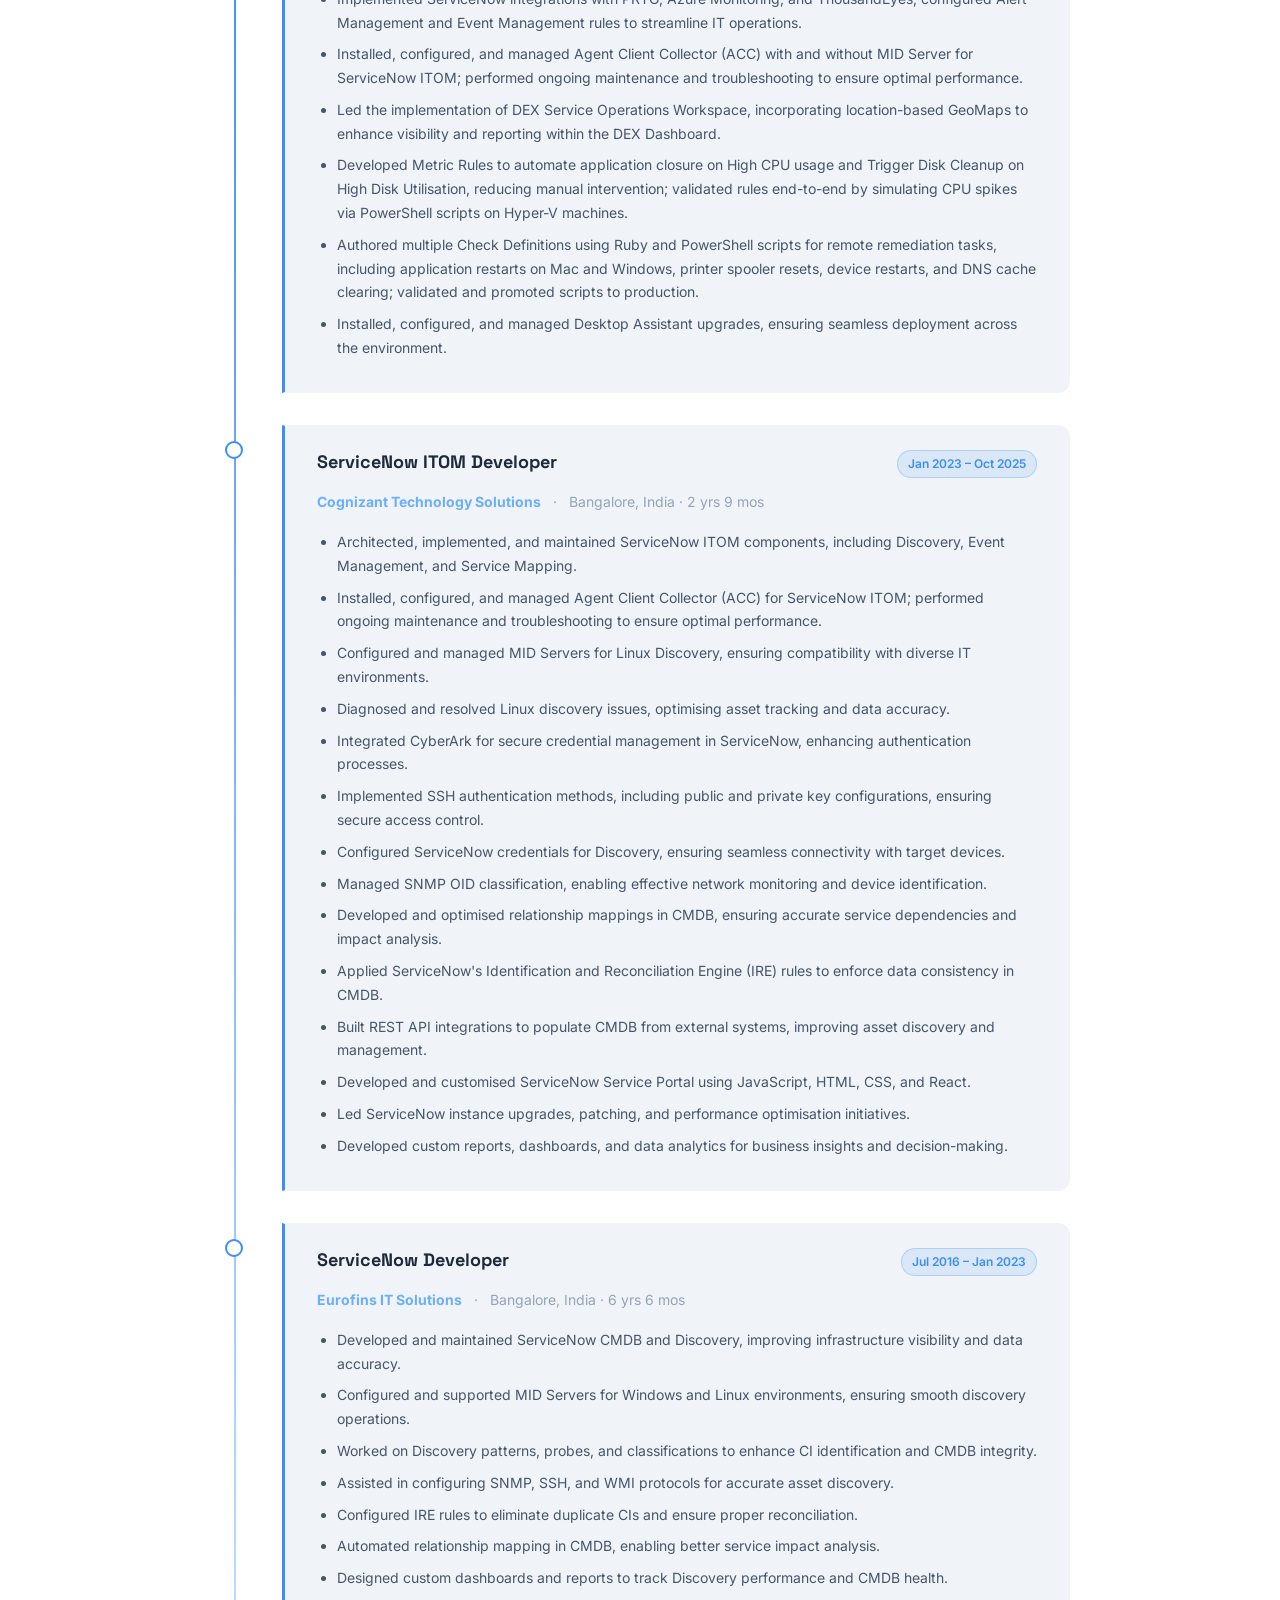
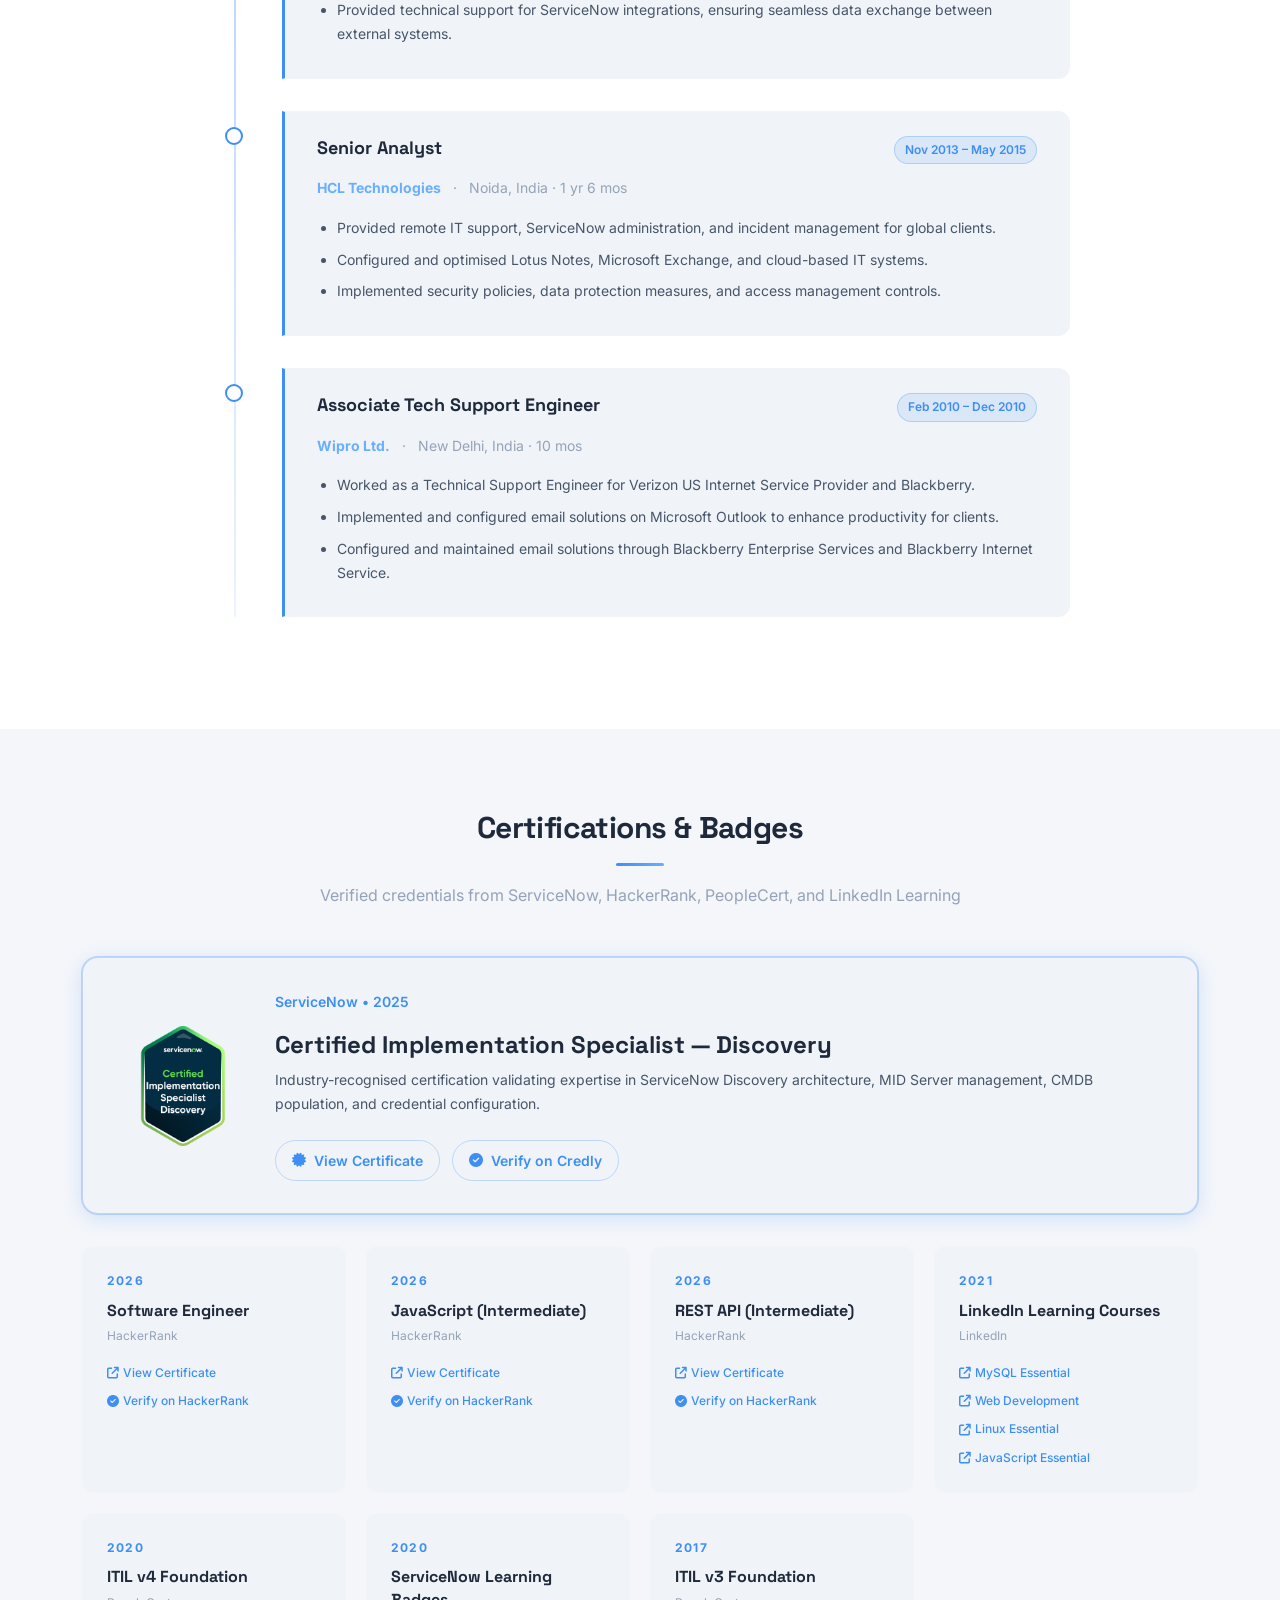
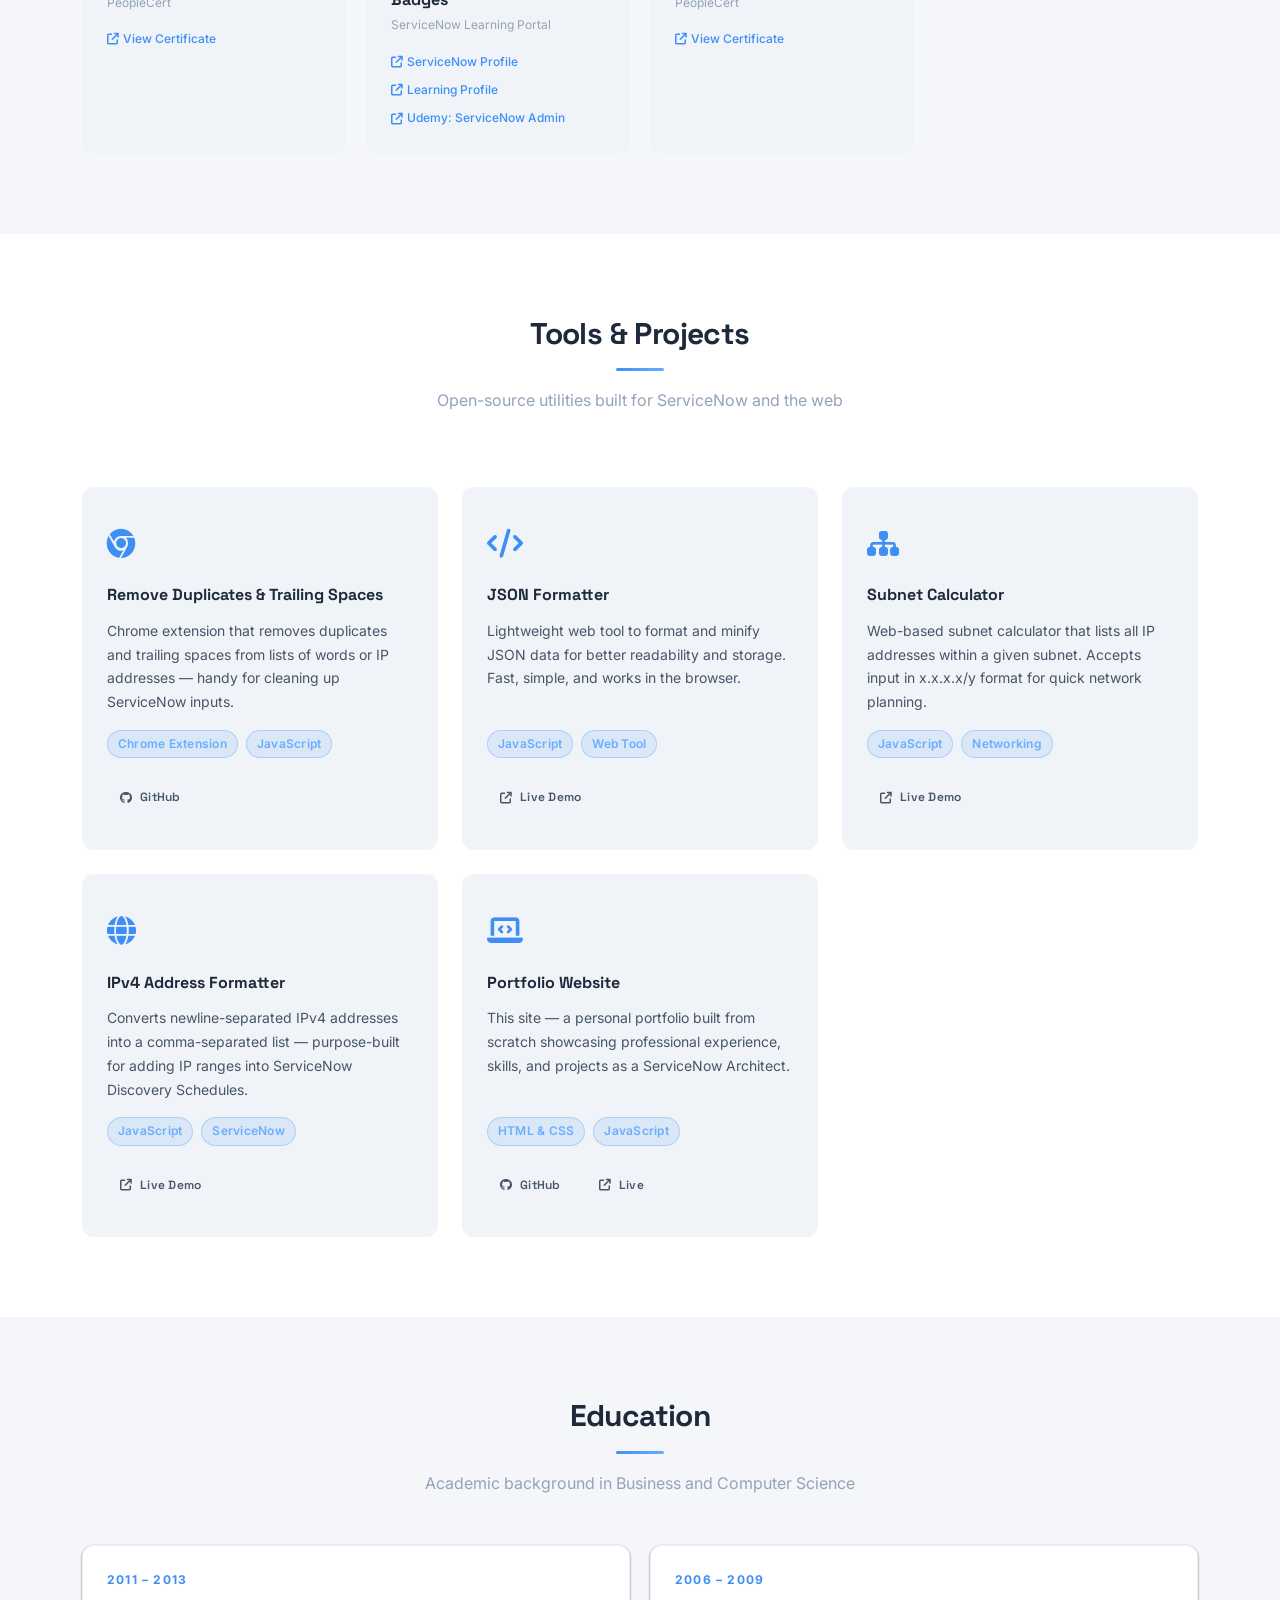
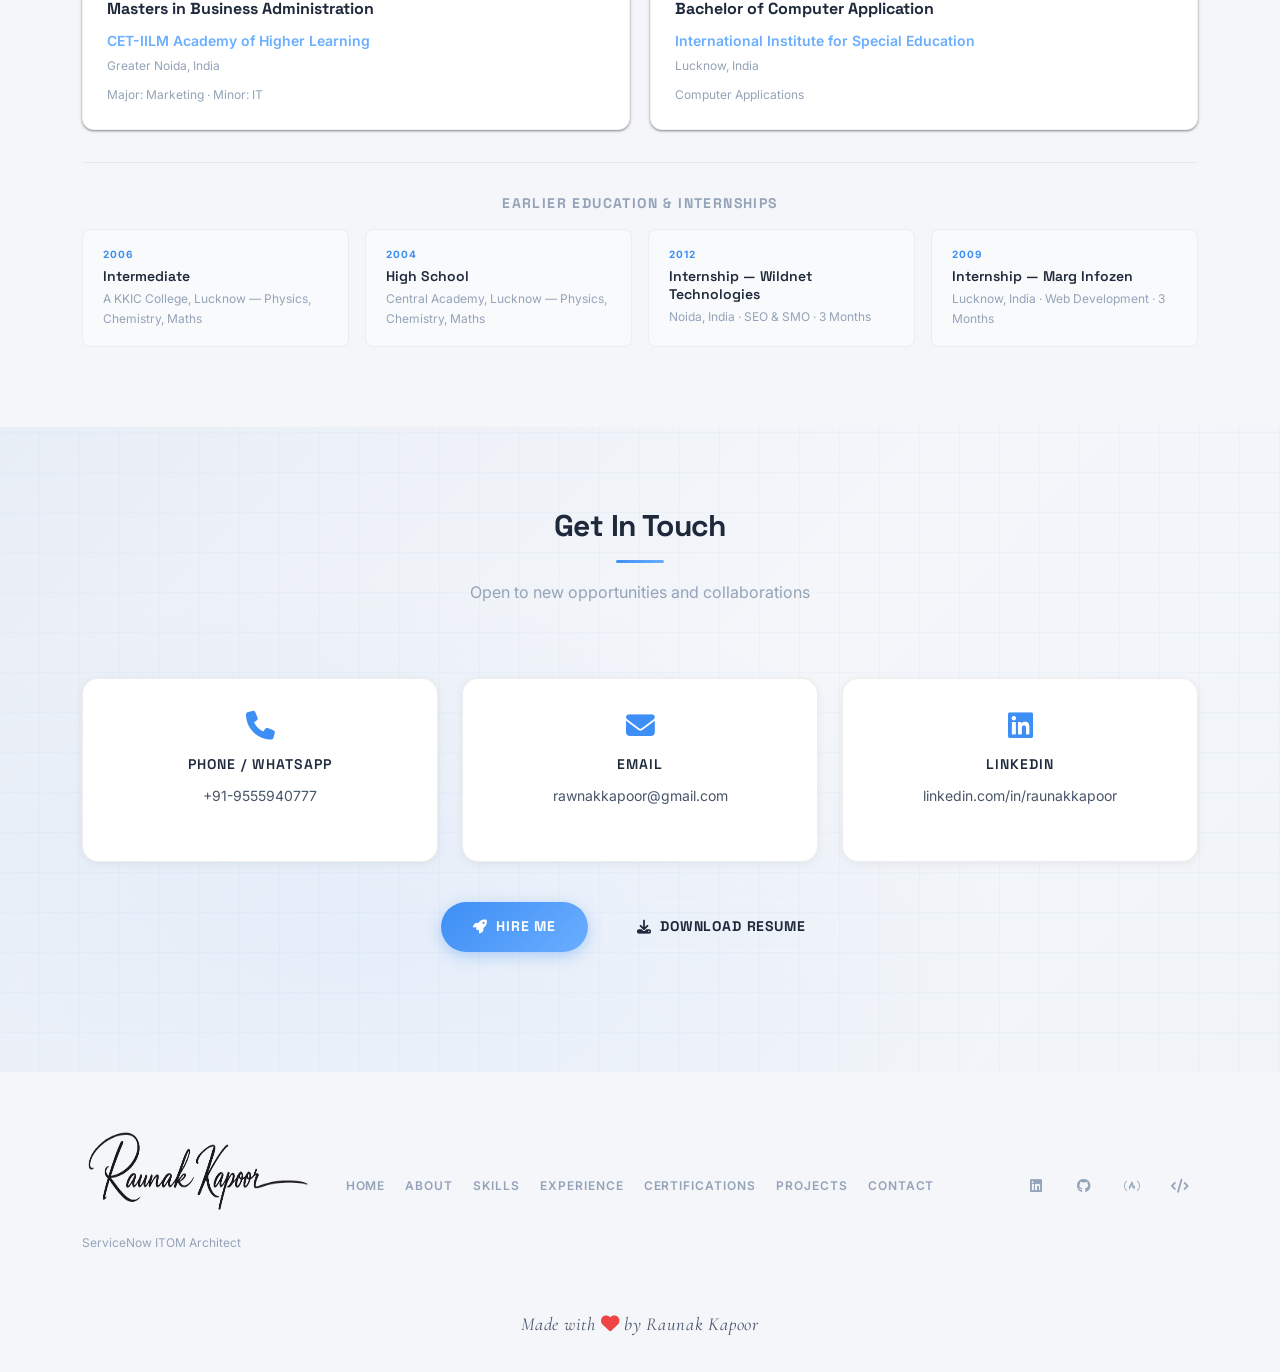
==== commit 39f0d71b: "Improve mobile nav: glass navbar, scroll offset fix, About → Who Am I - Apply frosted-glass effect t" ====
--- a/index.html
+++ b/index.html
@@ -51,7 +51,7 @@
       </button>
     </div>
 
-    <button class="navbar-toggler" type="button" data-bs-toggle="collapse" data-bs-target="#navbarNav"
+    <button class="navbar-toggler" type="button" id="navbarToggler"
             aria-controls="navbarNav" aria-expanded="false" aria-label="Toggle navigation">
       <i class="fa-solid fa-bars"></i>
     </button>
@@ -178,7 +178,7 @@
       </div>
 
       <div class="col-md-7 about-text-col reveal">
-        <h3 class="about-heading">Who Am I?</h3>
+        <h3 class="about-heading" id="who-am-i">Who Am I?</h3>
         <div class="whoami">
           <p>
             I am Raunak Kapoor, a highly experienced ServiceNow Architect with over 12 years in designing, implementing, and managing ServiceNow ITOM, ITSM, and CMDB solutions. I specialise in ServiceNow development, scripting, integrations, and automation, with a strong focus on optimising IT processes, enhancing platform performance, and driving digital transformation.
@@ -823,6 +823,25 @@
   </div>
 </footer>
 
+<!-- ===================== BOTTOM MOBILE NAV ===================== -->
+<nav class="bottom-nav" id="bottomNav" aria-label="Mobile navigation">
+  <a href="#header"          class="bottom-nav-item" data-section="header">
+    <i class="fa-solid fa-house"></i><span>Home</span>
+  </a>
+  <a href="#who-am-i"        class="bottom-nav-item" data-section="about">
+    <i class="fa-solid fa-user"></i><span>About</span>
+  </a>
+  <a href="#experience"      class="bottom-nav-item" data-section="experience">
+    <i class="fa-solid fa-briefcase"></i><span>Work</span>
+  </a>
+  <a href="#certifications"  class="bottom-nav-item" data-section="certifications">
+    <i class="fa-solid fa-certificate"></i><span>Certs</span>
+  </a>
+  <a href="#contact"         class="bottom-nav-item" data-section="contact">
+    <i class="fa-solid fa-envelope"></i><span>Contact</span>
+  </a>
+</nav>
+
 <!-- ===================== BACK TO TOP ===================== -->
 <button class="back-to-top" id="backToTop" aria-label="Back to top">
   <i class="fa-solid fa-chevron-up"></i>
@@ -946,9 +965,30 @@
     if (statsBar) statsObserver.observe(statsBar);
   }
 
+  /* ---- Hamburger Menu Toggle ---- */
+  var navToggler  = document.getElementById('navbarToggler');
+  var navMenu     = document.getElementById('navbarNav');
+
+  if (navToggler && navMenu) {
+    navToggler.addEventListener('click', function () {
+      var isOpen = navMenu.classList.toggle('show');
+      navToggler.setAttribute('aria-expanded', isOpen ? 'true' : 'false');
+      navToggler.querySelector('i').className = isOpen ? 'fa-solid fa-xmark' : 'fa-solid fa-bars';
+    });
+
+    navMenu.querySelectorAll('.nav-link').forEach(function (link) {
+      link.addEventListener('click', function () {
+        navMenu.classList.remove('show');
+        navToggler.setAttribute('aria-expanded', 'false');
+        navToggler.querySelector('i').className = 'fa-solid fa-bars';
+      });
+    });
+  }
+
   /* ---- Active Nav Link on Scroll ---- */
   var sectionIds = ['header', 'stats', 'about', 'skills', 'experience', 'certifications', 'projects', 'education', 'contact'];
-  var navLinks = document.querySelectorAll('.nav-link');
+  var navLinks       = document.querySelectorAll('.nav-link');
+  var bottomNavItems = document.querySelectorAll('.bottom-nav-item');
 
   function updateActiveNav() {
     var scrollPos = window.scrollY + 120;
@@ -963,6 +1003,10 @@
           var href = link.getAttribute('href');
           if (href === '#' + id) link.classList.add('active');
         });
+        bottomNavItems.forEach(function (item) {
+          item.classList.remove('active');
+          if (item.getAttribute('data-section') === id) item.classList.add('active');
+        });
       }
     });
   }
@@ -970,6 +1014,21 @@
   window.addEventListener('scroll', updateActiveNav, { passive: true });
   updateActiveNav();
 
+  /* ---- Bottom Nav: scroll with navbar offset ---- */
+  bottomNavItems.forEach(function (item) {
+    item.addEventListener('click', function (e) {
+      var href = item.getAttribute('href');
+      if (!href || href.charAt(0) !== '#') return;
+      var target = document.querySelector(href);
+      if (!target) return;
+      e.preventDefault();
+      var navBar = document.querySelector('.nav-bar');
+      var offset = navBar ? navBar.offsetHeight + 16 : 80;
+      var targetTop = target.getBoundingClientRect().top + window.scrollY - offset;
+      window.scrollTo({ top: Math.max(0, targetTop), behavior: 'smooth' });
+    });
+  });
+
 })();
 </script>
 
--- a/style.css
+++ b/style.css
@@ -127,6 +127,12 @@
   overflow-x: hidden;
 }
 
+@media (max-width: 991px) {
+  html {
+    scroll-padding-top: 80px;
+  }
+}
+
 body {
   margin: 0;
   padding: 0;
@@ -207,20 +213,26 @@
 }
 
 .nav-bar .navbar {
-  background: transparent;
+  background: rgba(10, 13, 18, 0.6);
+  backdrop-filter: blur(24px) saturate(1.8);
+  -webkit-backdrop-filter: blur(24px) saturate(1.8);
+  border-bottom: 1px solid rgba(255, 255, 255, 0.08);
   padding: var(--space-3) var(--space-6);
-  transition: background var(--transition-base), backdrop-filter var(--transition-base);
+  transition: background var(--transition-base), box-shadow var(--transition-base);
+}
+
+[data-theme="light"] .nav-bar .navbar {
+  background: rgba(244, 246, 250, 0.6);
+  border-bottom: 1px solid rgba(0, 0, 0, 0.08);
 }
 
 .nav-bar.scrolled .navbar {
-  background: rgba(10, 13, 18, 0.92);
-  backdrop-filter: blur(20px) saturate(1.5);
-  -webkit-backdrop-filter: blur(20px) saturate(1.5);
+  background: rgba(10, 13, 18, 0.82);
   box-shadow: 0 1px 0 rgba(255,255,255,0.06), var(--shadow-md);
 }
 
 [data-theme="light"] .nav-bar.scrolled .navbar {
-  background: rgba(244, 246, 250, 0.92);
+  background: rgba(244, 246, 250, 0.82);
 }
 
 .navbar-brand img {
@@ -1823,6 +1835,79 @@
   .btn-hire, .btn-resume { width: 100%; max-width: 260px; justify-content: center; }
 }
 
+/* ============================================================
+   BOTTOM MOBILE NAV
+   ============================================================ */
+.bottom-nav {
+  display: none;
+}
+
+@media (max-width: 991px) {
+  .bottom-nav {
+    display: flex;
+    position: fixed;
+    bottom: 0;
+    left: 0;
+    right: 0;
+    z-index: 1100;
+    background: rgba(10, 13, 18, 0.97);
+    backdrop-filter: blur(20px) saturate(1.5);
+    -webkit-backdrop-filter: blur(20px) saturate(1.5);
+    border-top: 1px solid rgba(255, 255, 255, 0.08);
+    padding: 0;
+    padding-bottom: env(safe-area-inset-bottom, 0px);
+    box-shadow: 0 -4px 24px rgba(0, 0, 0, 0.4);
+  }
+
+  [data-theme="light"] .bottom-nav {
+    background: rgba(244, 246, 250, 0.97);
+    border-top: 1px solid rgba(0, 0, 0, 0.08);
+  }
+
+  .bottom-nav-item {
+    flex: 1;
+    display: flex;
+    flex-direction: column;
+    align-items: center;
+    justify-content: center;
+    gap: 3px;
+    padding: var(--space-2) var(--space-1);
+    color: var(--color-text-muted);
+    text-decoration: none;
+    font-size: 0.6rem;
+    font-family: var(--font-heading);
+    font-weight: 600;
+    letter-spacing: 0.04em;
+    text-transform: uppercase;
+    transition: color var(--transition-fast);
+    min-height: 56px;
+  }
+
+  .bottom-nav-item i {
+    font-size: 1.1rem;
+    transition: transform var(--transition-fast);
+  }
+
+  .bottom-nav-item:hover,
+  .bottom-nav-item.active {
+    color: var(--color-accent-light);
+  }
+
+  .bottom-nav-item.active i {
+    transform: translateY(-2px);
+  }
+
+  /* Push page content above the bottom nav */
+  body {
+    padding-bottom: 56px;
+  }
+
+  /* Raise back-to-top button above the bottom nav */
+  .back-to-top {
+    bottom: calc(56px + var(--space-4));
+  }
+}
+
 /* --- Small Mobile --- */
 @media (max-width: 480px) {
   .hero-name { font-size: 2rem; }
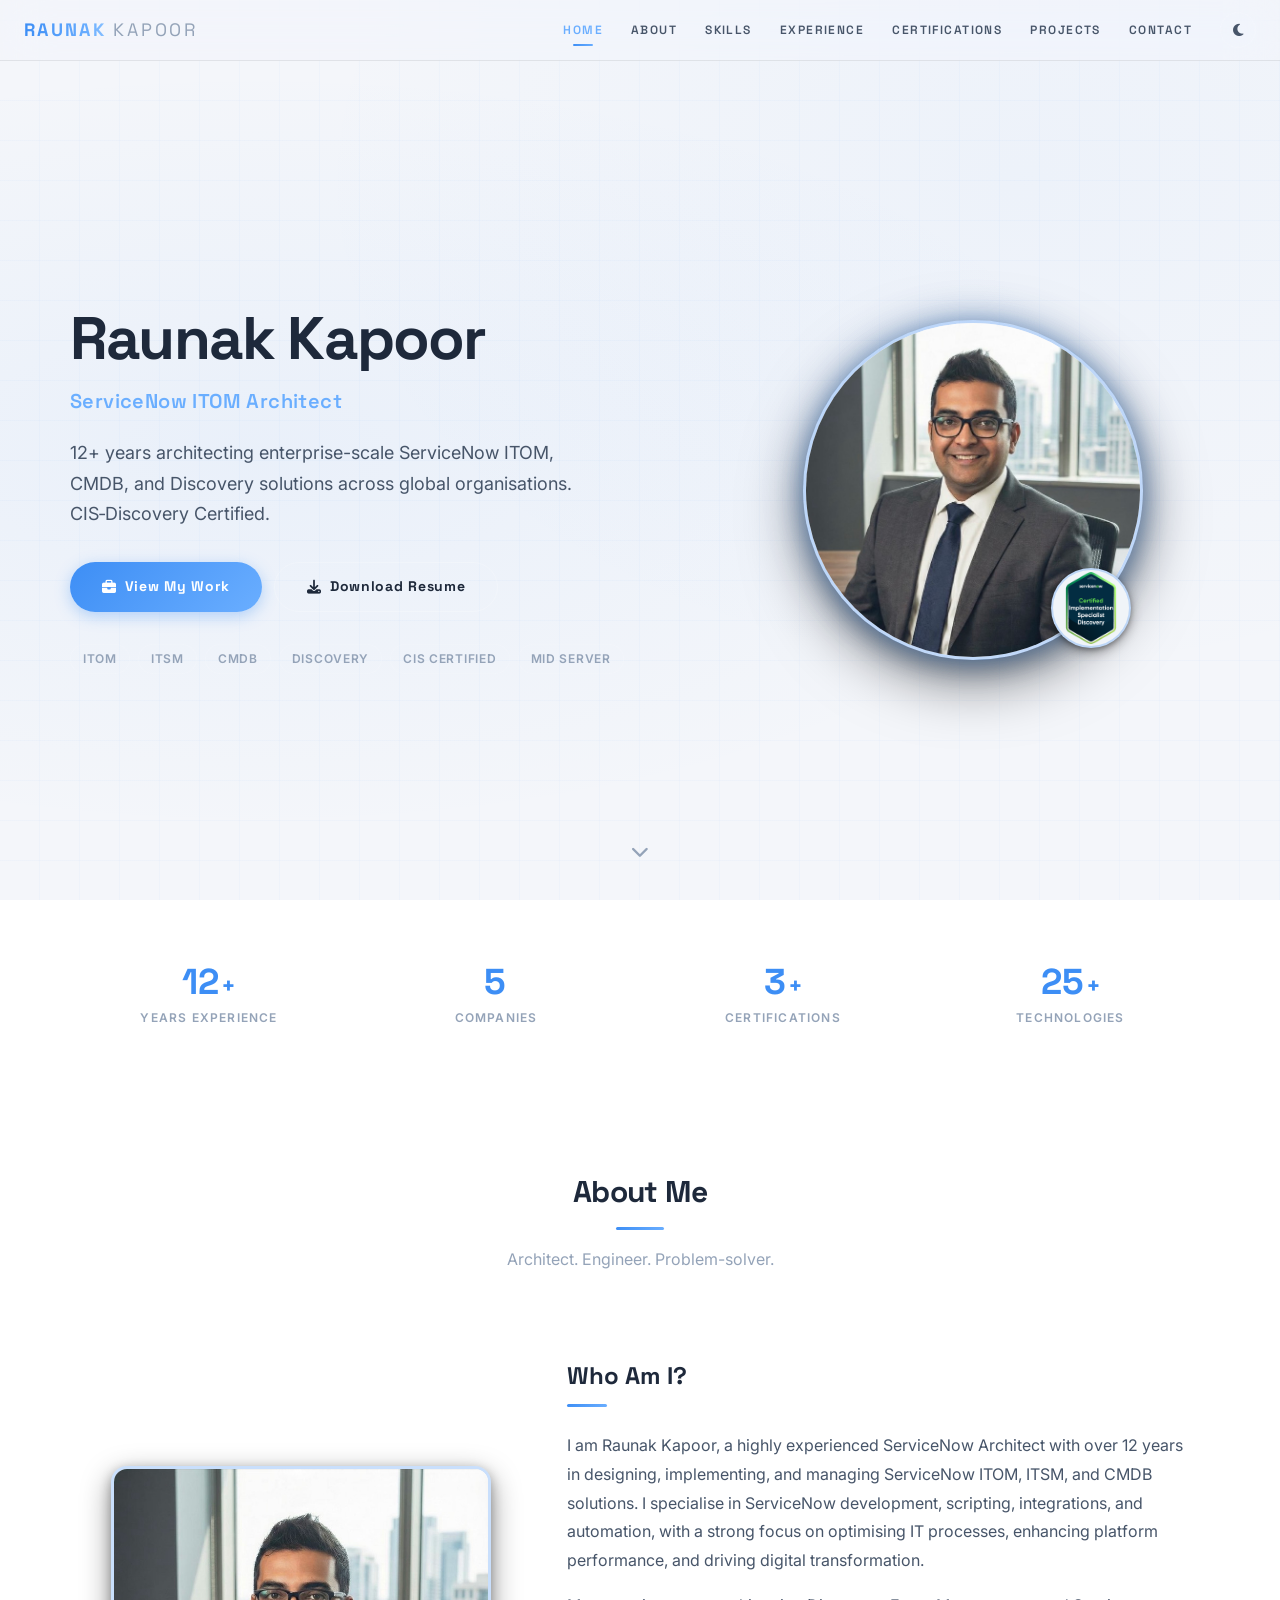
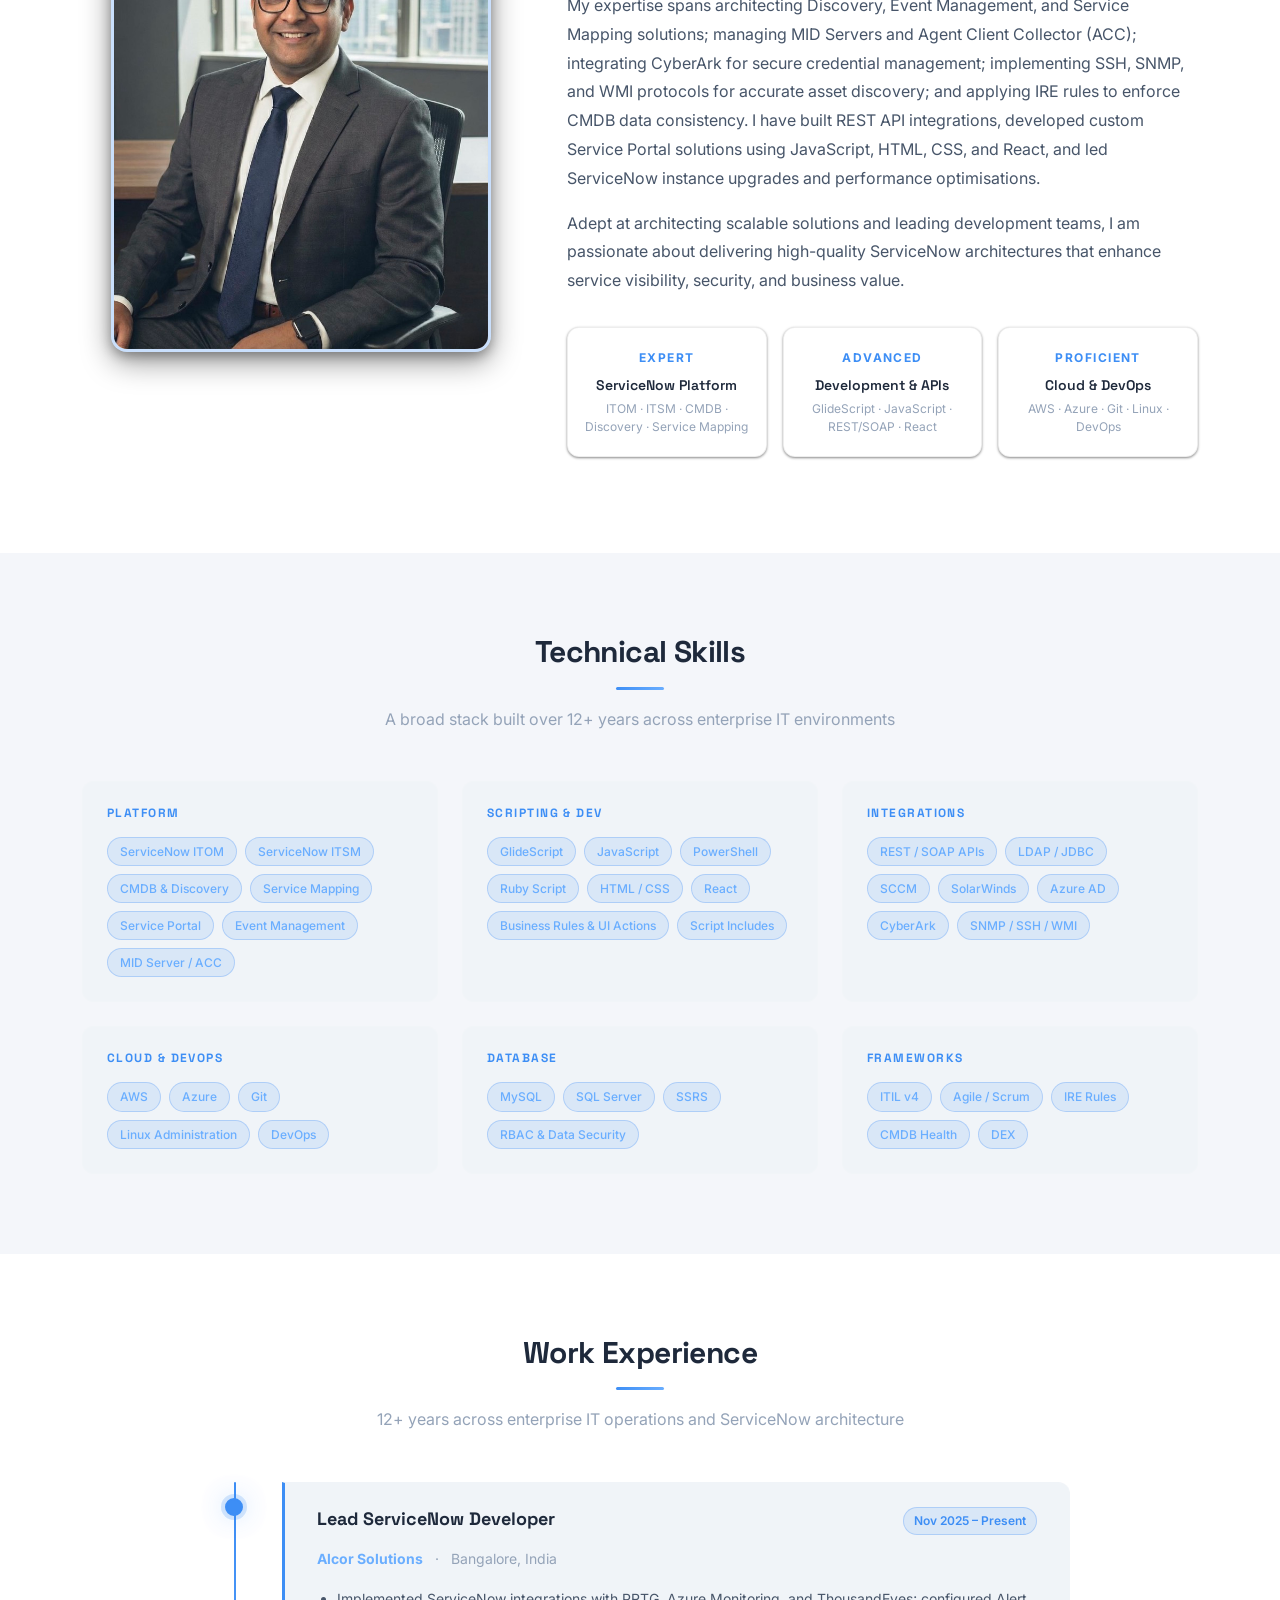
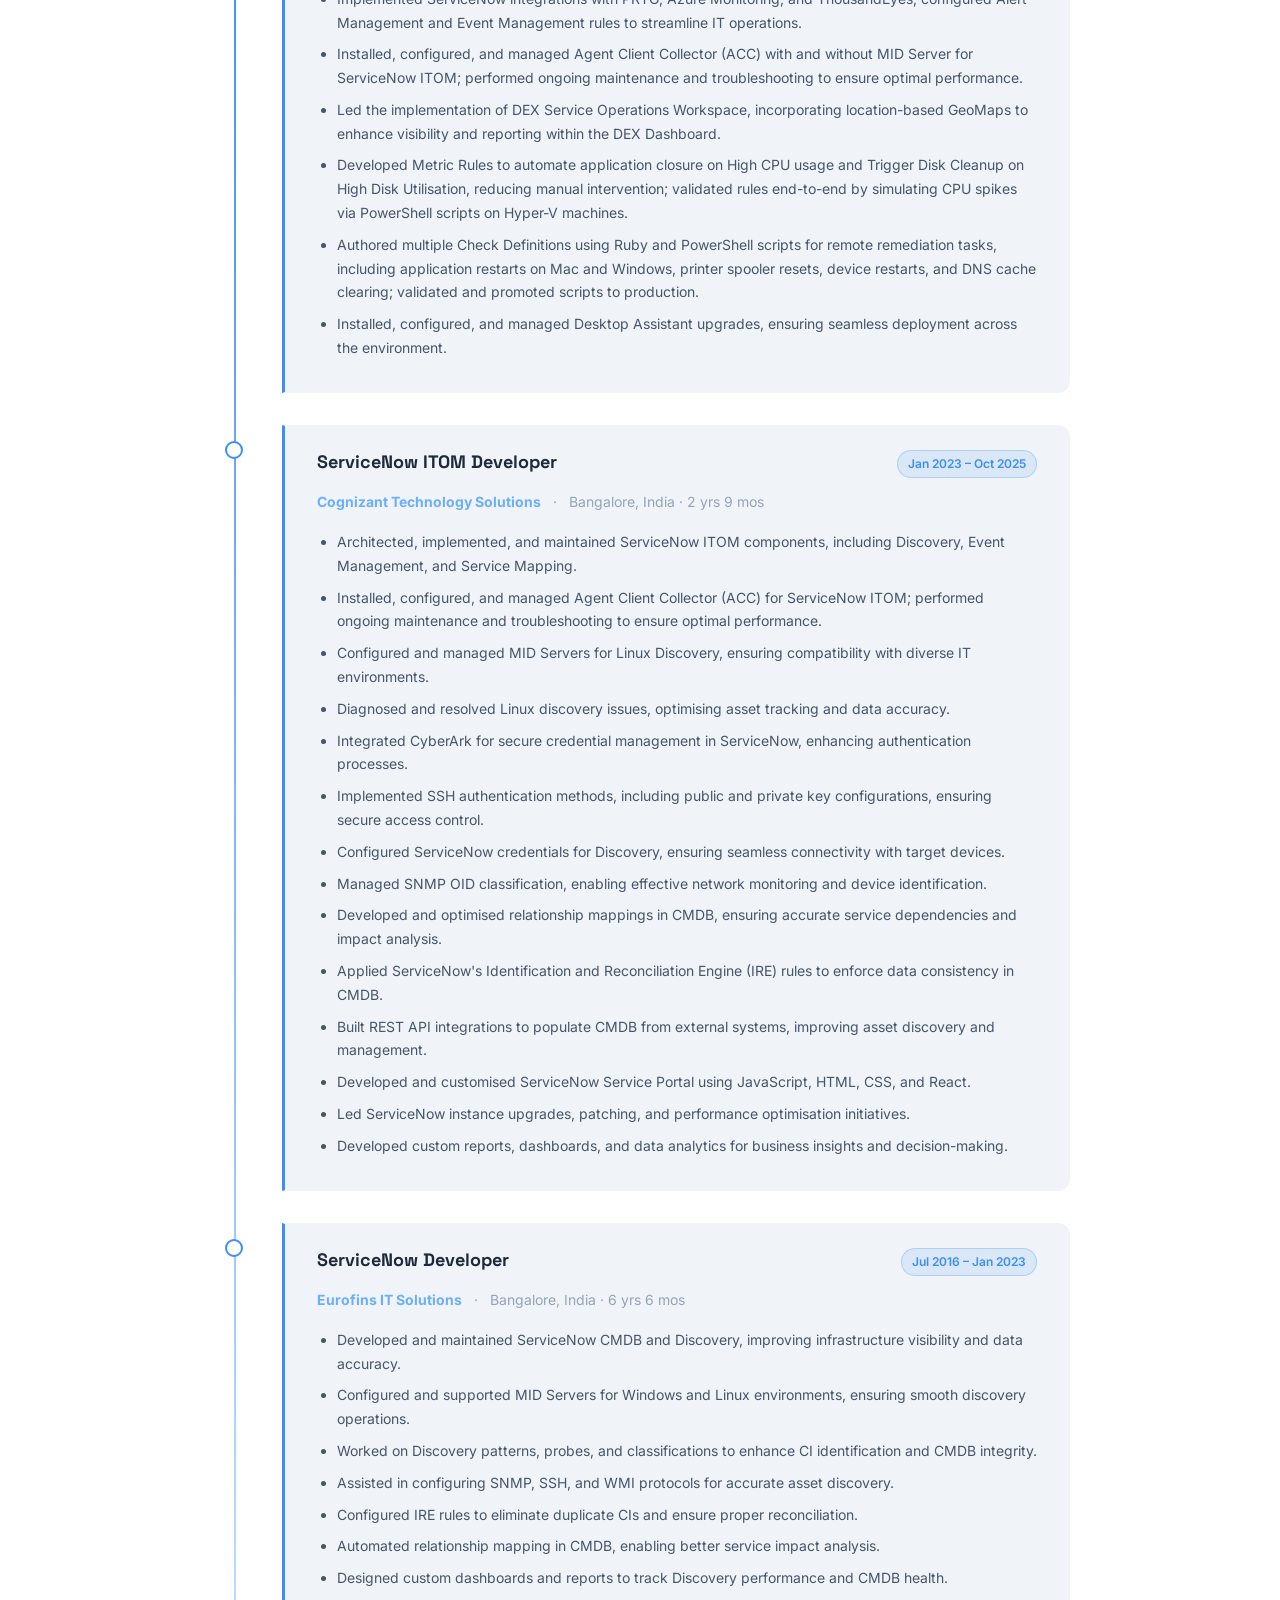
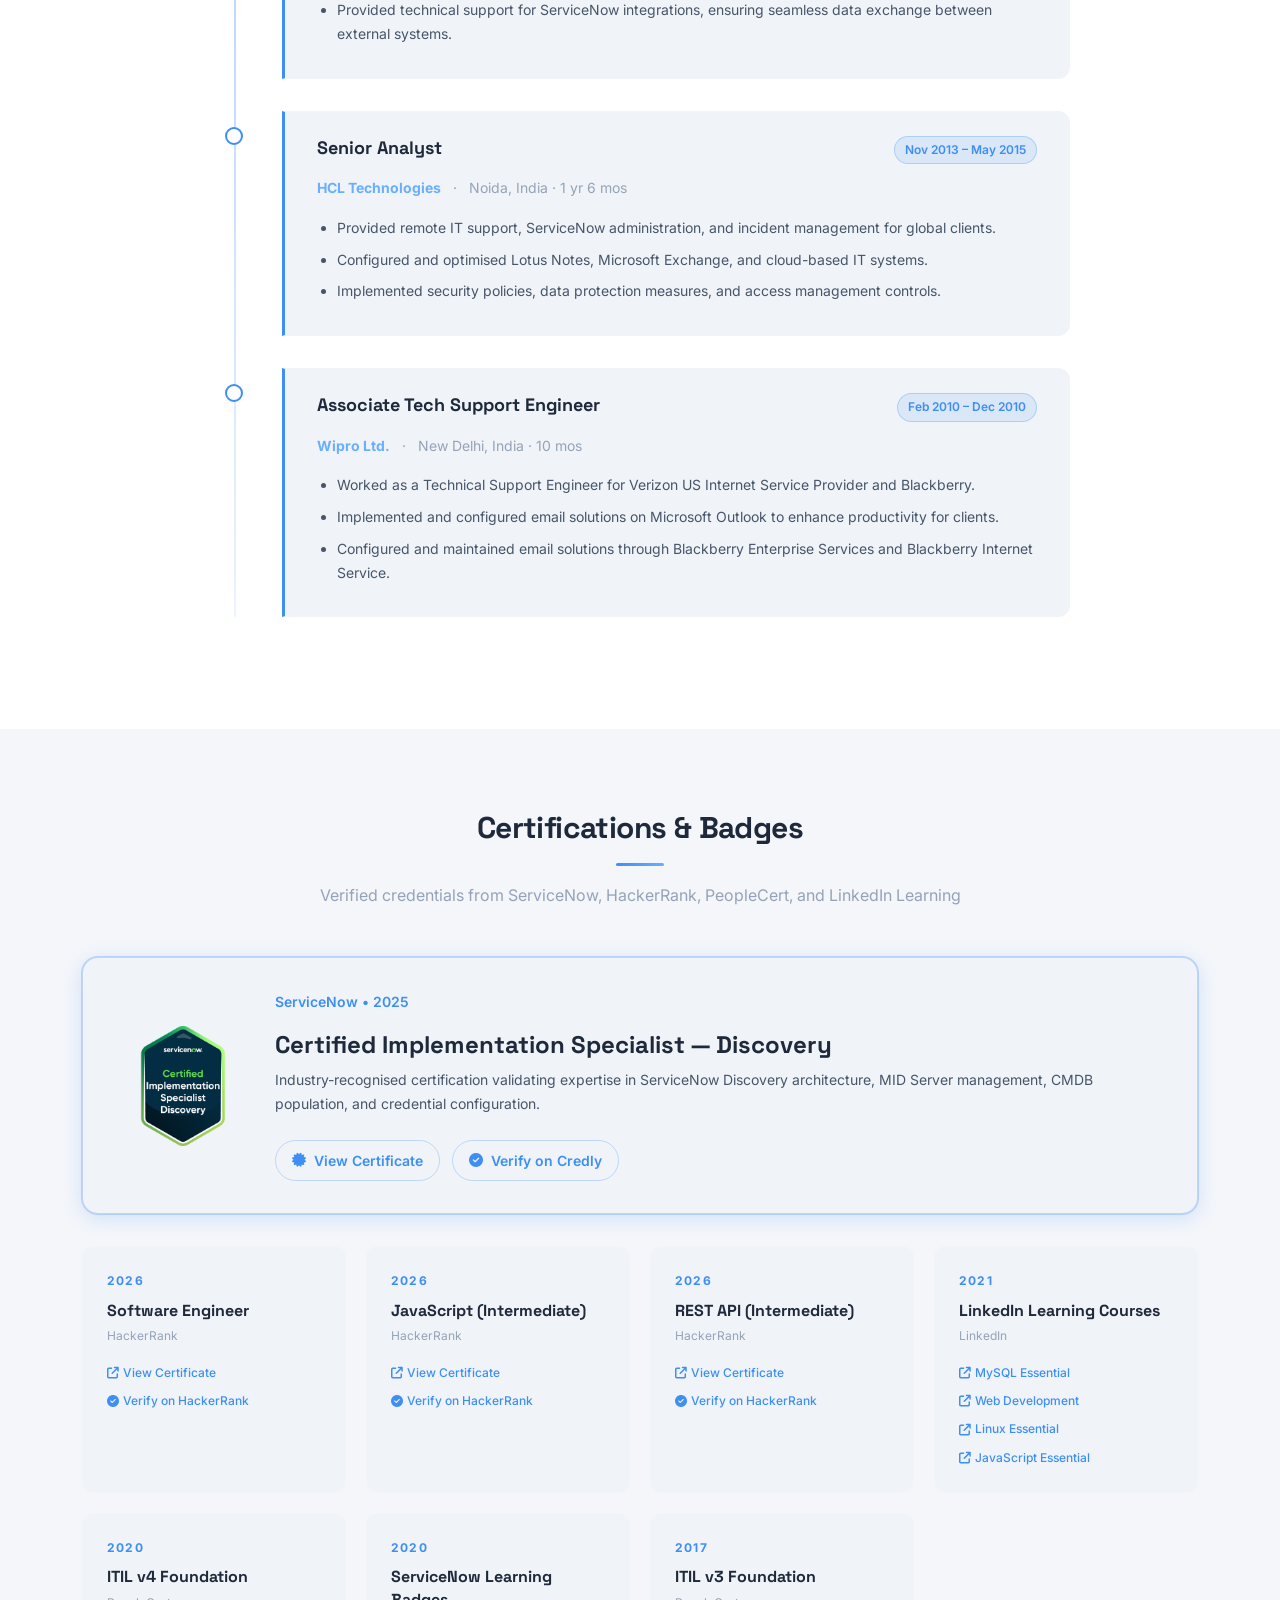
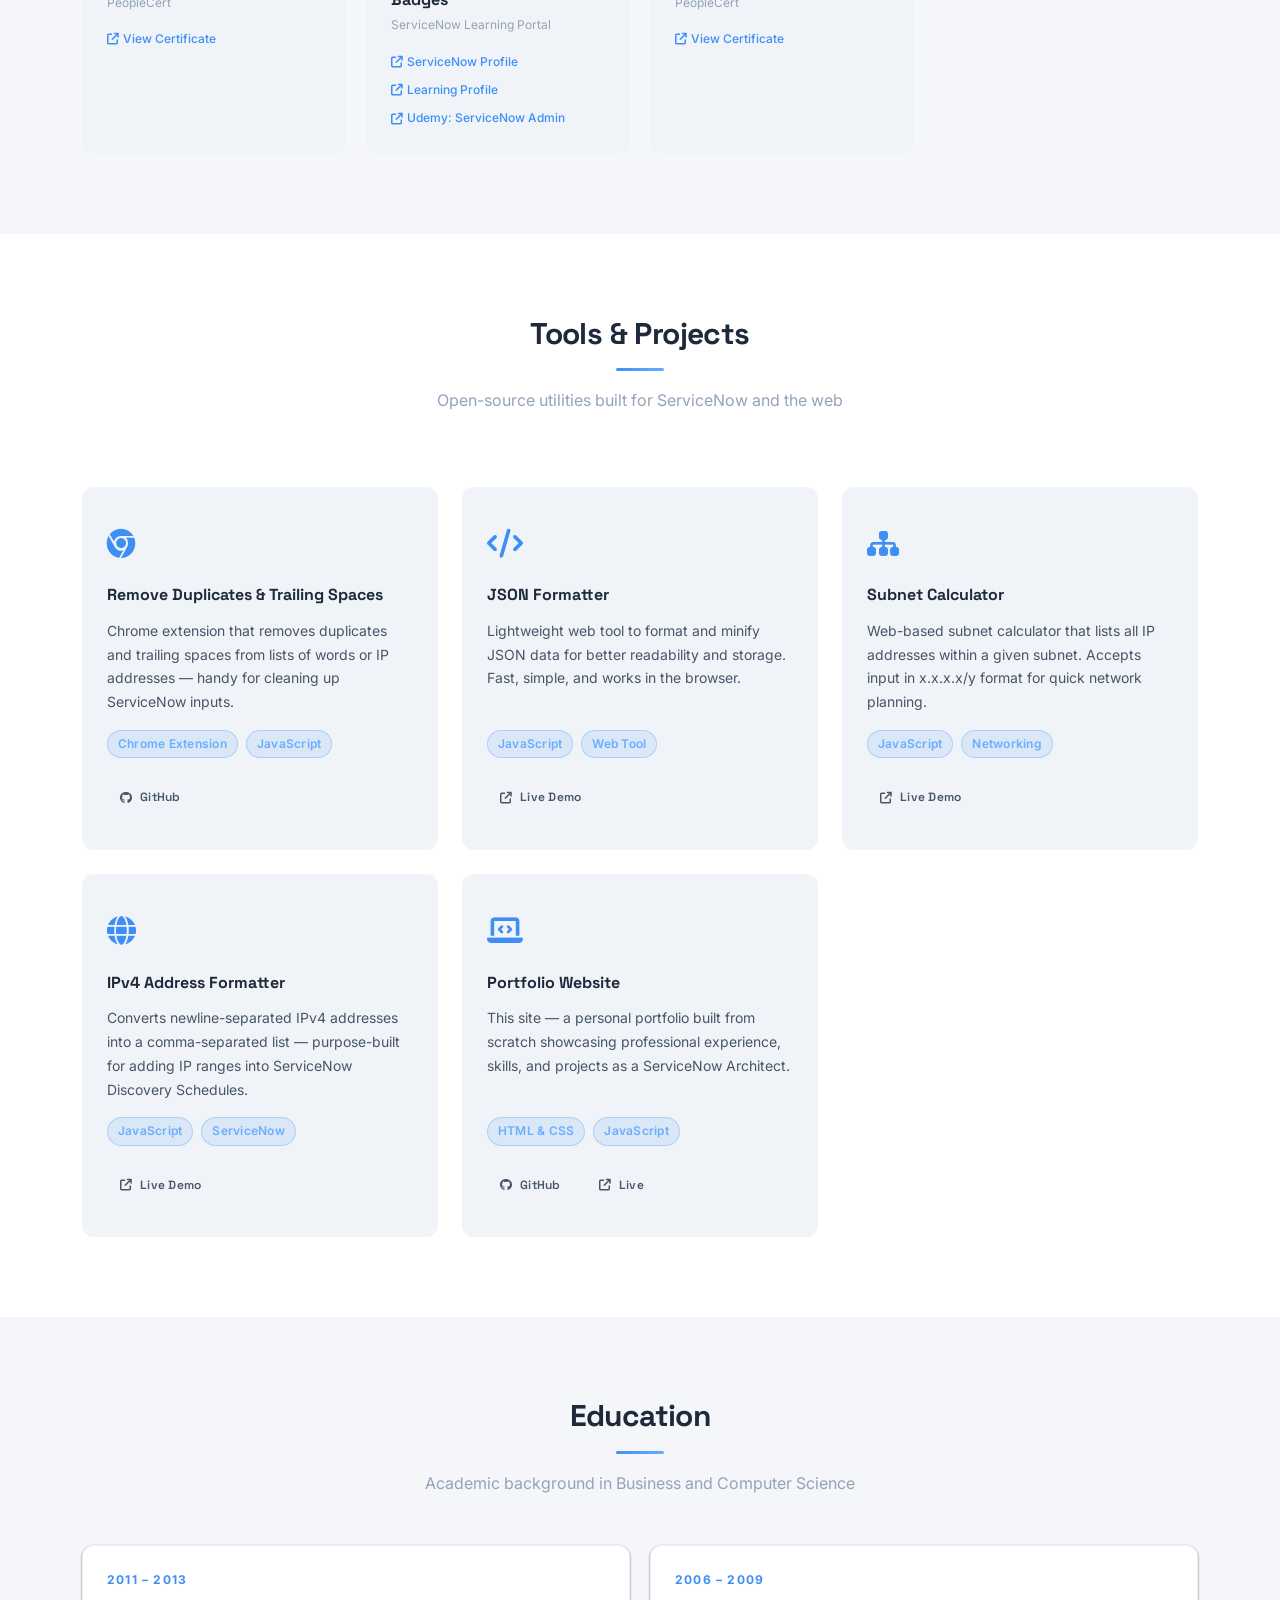
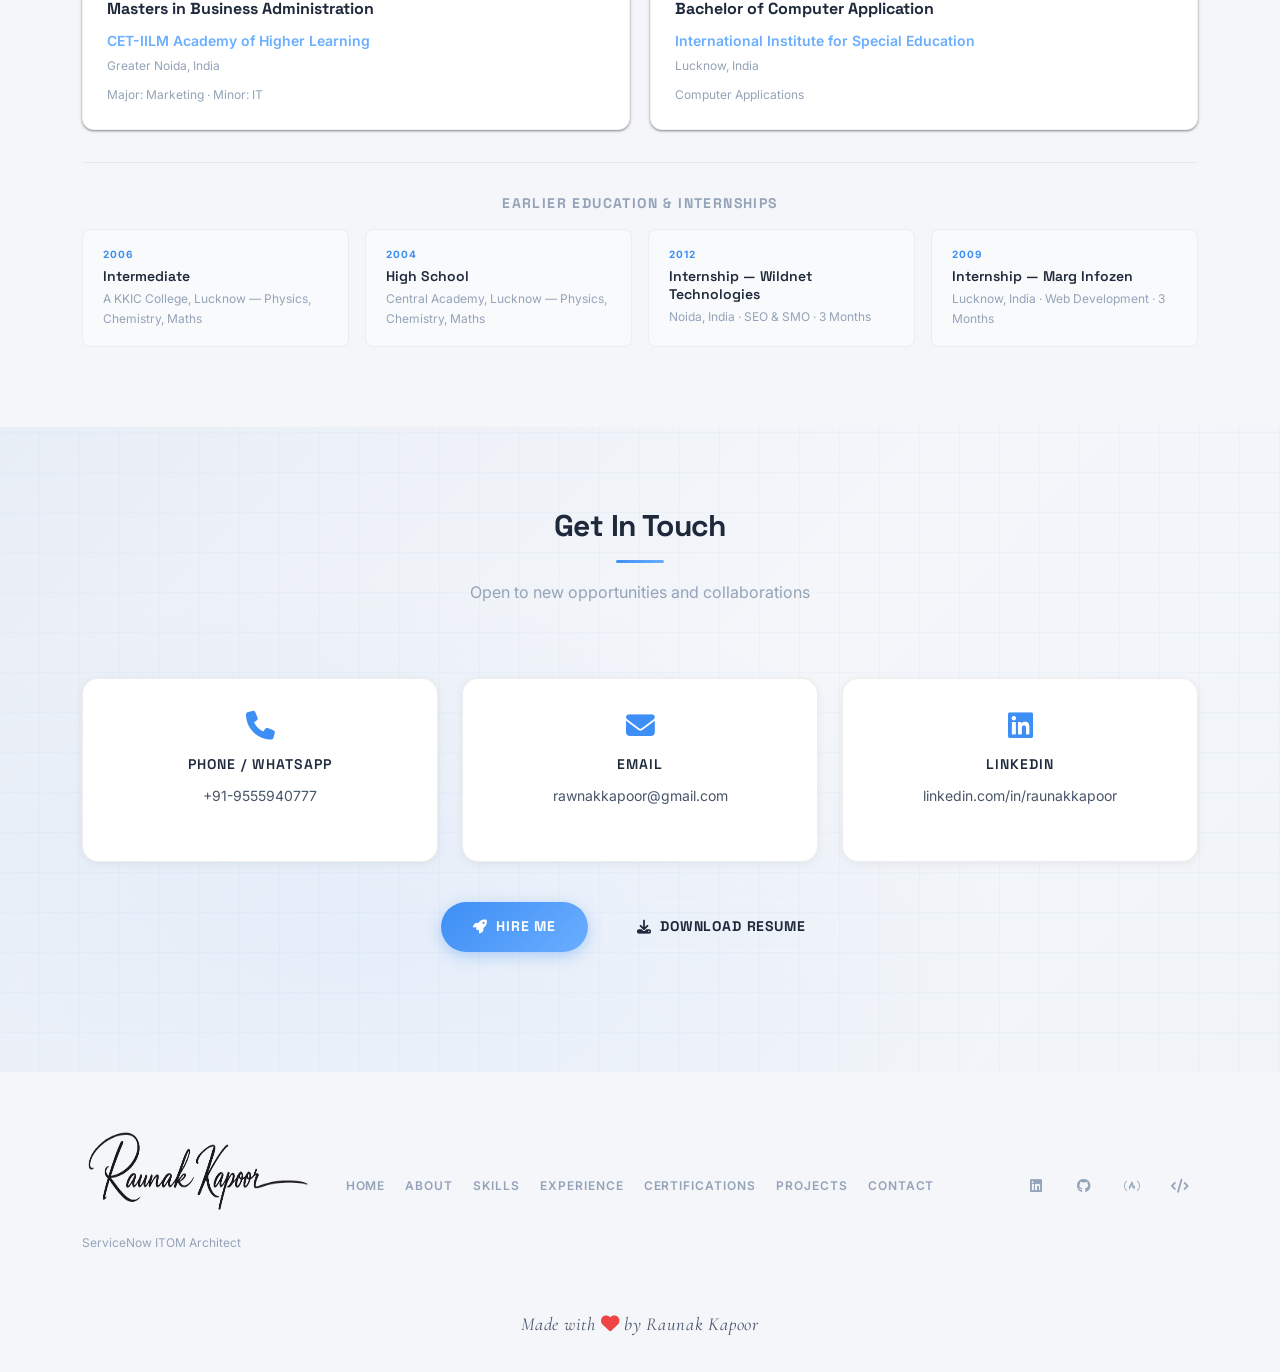
==== commit acabbfc4: "Restyle navbar brand: remove Résumé link, add animated RAUNAK KAPOOR text - Remove Résumé ↗ nav link" ====
--- a/index.html
+++ b/index.html
@@ -41,8 +41,8 @@
 <!-- ===================== NAVBAR ===================== -->
 <div class="nav-bar" id="mainNav">
   <nav class="navbar navbar-expand-lg">
-    <a class="navbar-brand" href="#header">
-      <img src="img/logo6.png" alt="RK Logo" height="44" loading="eager">
+    <a class="navbar-brand brand-text" href="#header">
+      <span class="brand-first">RAUNAK</span><span class="brand-sep">&nbsp;</span><span class="brand-last">KAPOOR</span>
     </a>
 
     <div class="nav-extras d-flex d-lg-none ms-auto me-2">
@@ -65,7 +65,6 @@
         <li class="nav-item"><a class="nav-link" href="#certifications">Certifications</a></li>
         <li class="nav-item"><a class="nav-link" href="#projects">Projects</a></li>
         <li class="nav-item"><a class="nav-link" href="#contact">Contact</a></li>
-        <li class="nav-item"><a class="nav-link" href="https://www.cakeresume.com/raunakkapoor" target="_blank" rel="noopener noreferrer">R&eacute;sum&eacute; &#8599;</a></li>
       </ul>
       <div class="nav-extras d-none d-lg-flex ms-3">
         <button class="theme-toggle" id="themeToggleDesktop" aria-label="Toggle theme">
--- a/style.css
+++ b/style.css
@@ -237,6 +237,63 @@
 
 .navbar-brand img {
   height: 44px;
+}
+
+.brand-text {
+  font-family: var(--font-heading);
+  font-size: var(--text-lg);
+  letter-spacing: 0.13em;
+  text-decoration: none !important;
+  line-height: 1;
+  display: inline-flex;
+  align-items: center;
+  gap: 0;
+  transition: filter var(--transition-base);
+}
+
+.brand-text:hover {
+  filter: drop-shadow(0 0 10px rgba(61, 142, 245, 0.45));
+}
+
+.brand-first {
+  font-weight: 800;
+  background: linear-gradient(90deg, #3d8ef5 0%, #6aaeff 40%, #a8d4ff 60%, #3d8ef5 100%);
+  -webkit-background-clip: text;
+  -webkit-text-fill-color: transparent;
+  background-clip: text;
+  background-size: 200% auto;
+  animation: brand-shimmer 4s linear infinite;
+}
+
+.brand-sep {
+  display: inline-block;
+  width: 0.38em;
+}
+
+.brand-last {
+  font-weight: 400;
+  color: var(--color-text-secondary);
+  letter-spacing: 0.16em;
+}
+
+[data-theme="light"] .brand-last {
+  color: var(--color-text-muted);
+}
+
+@keyframes brand-shimmer {
+  0%   { background-position: 0% center; }
+  50%  { background-position: 100% center; }
+  100% { background-position: 0% center; }
+}
+
+@media (max-width: 576px) {
+  .brand-text {
+    font-size: var(--text-base);
+    letter-spacing: 0.09em;
+  }
+  .brand-last {
+    letter-spacing: 0.12em;
+  }
 }
 
 .nav-bar .fa-bars {
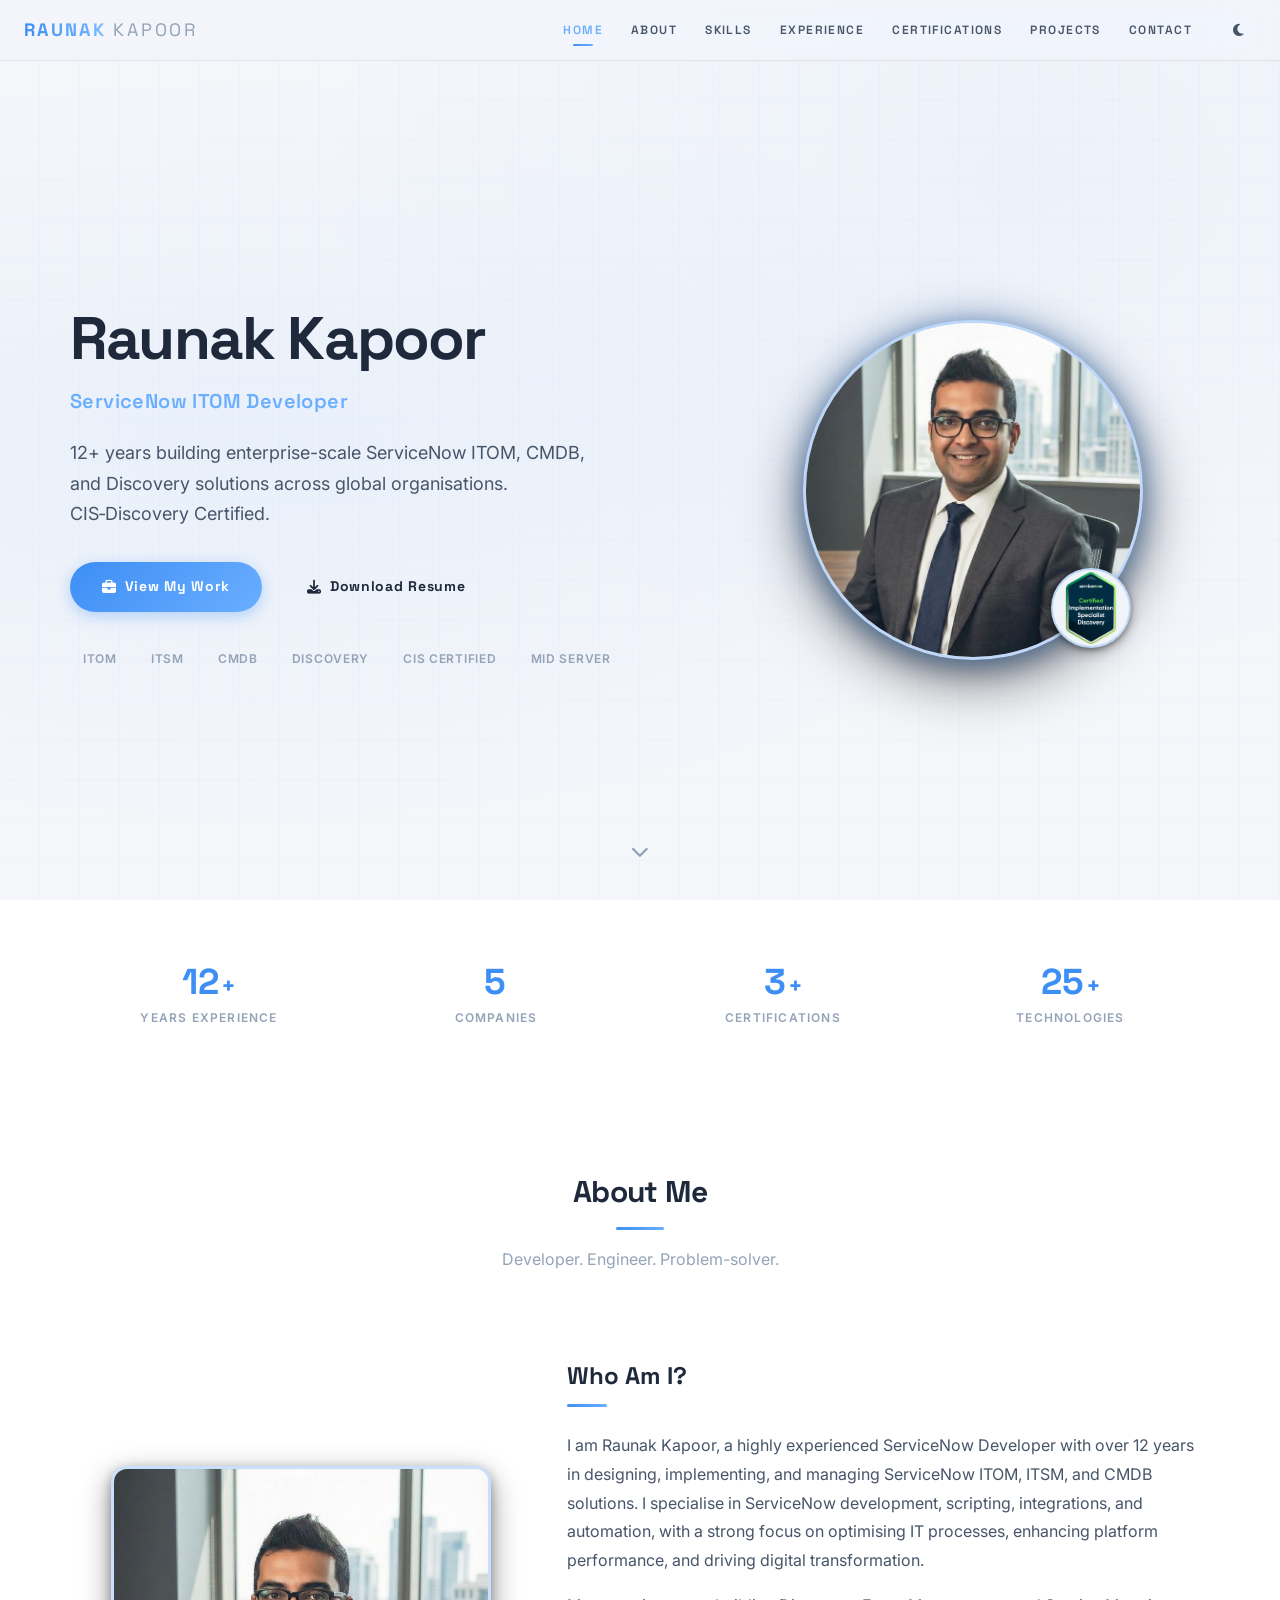
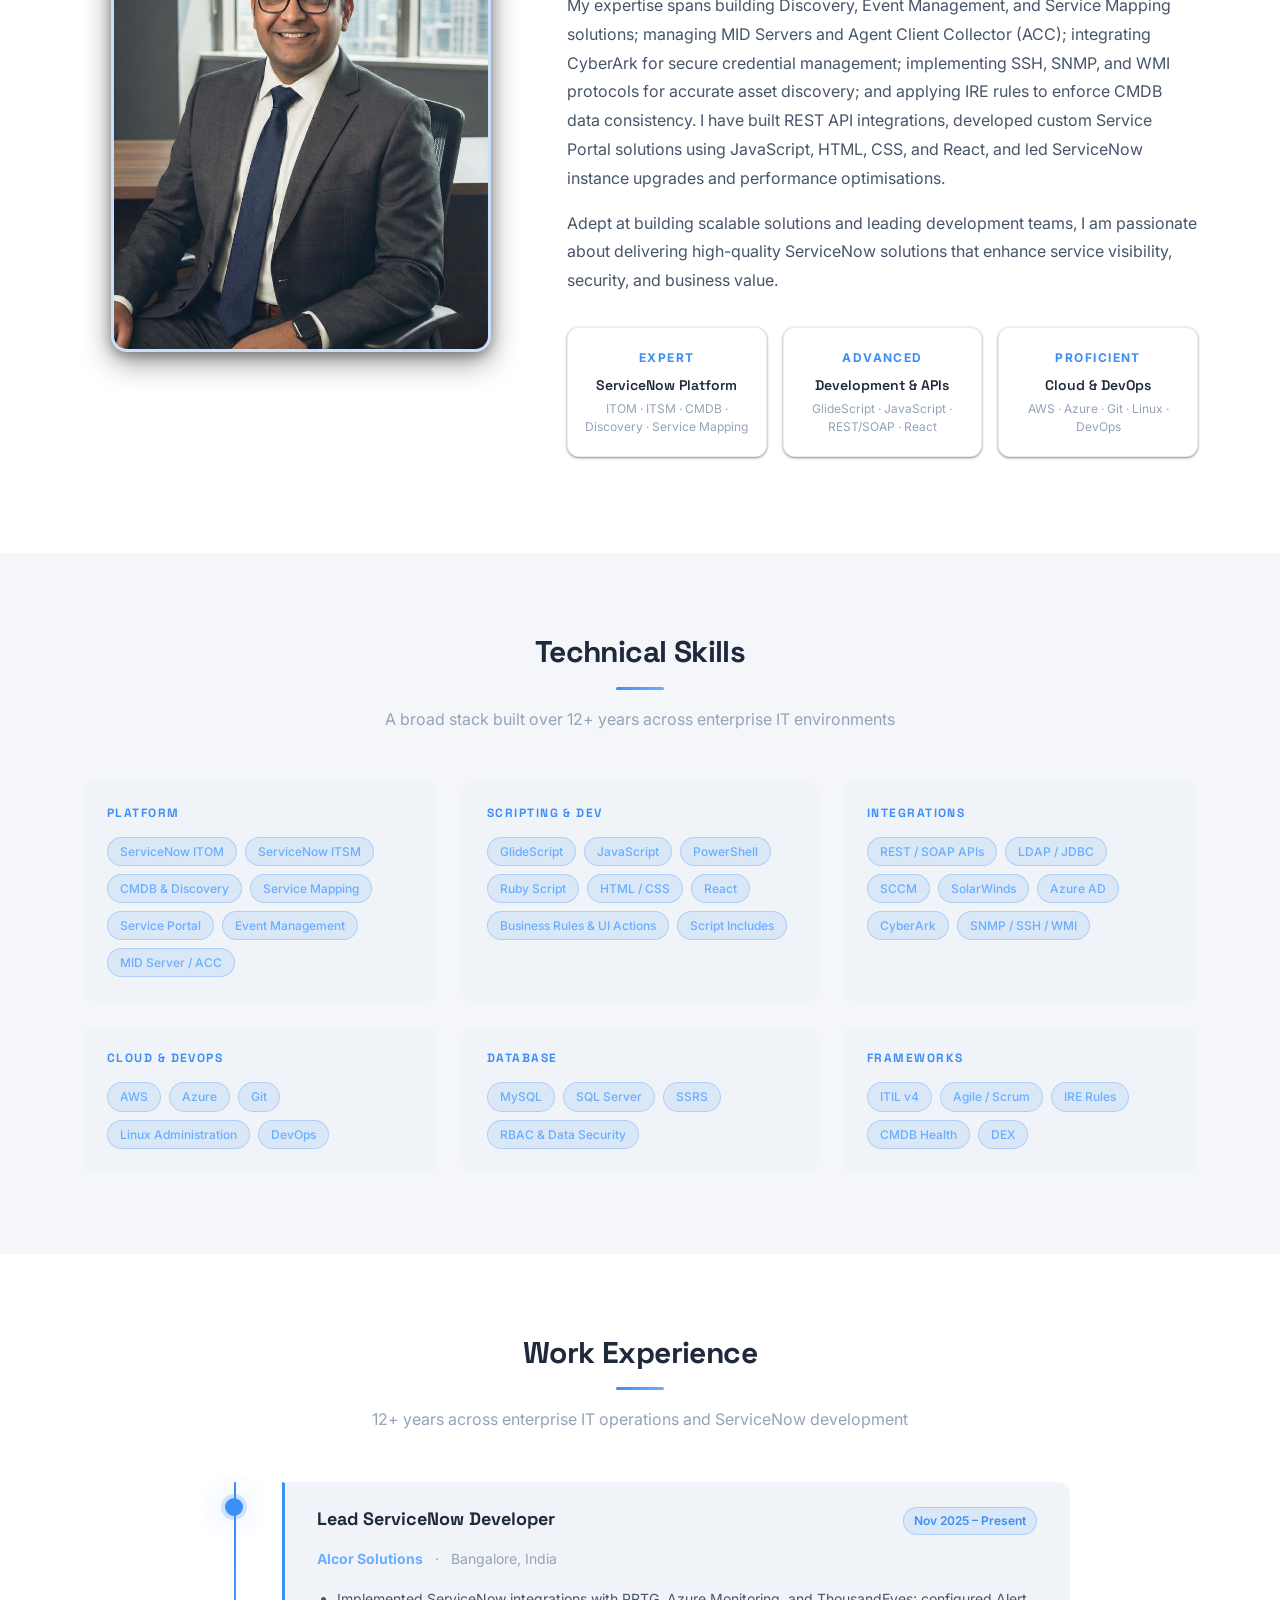
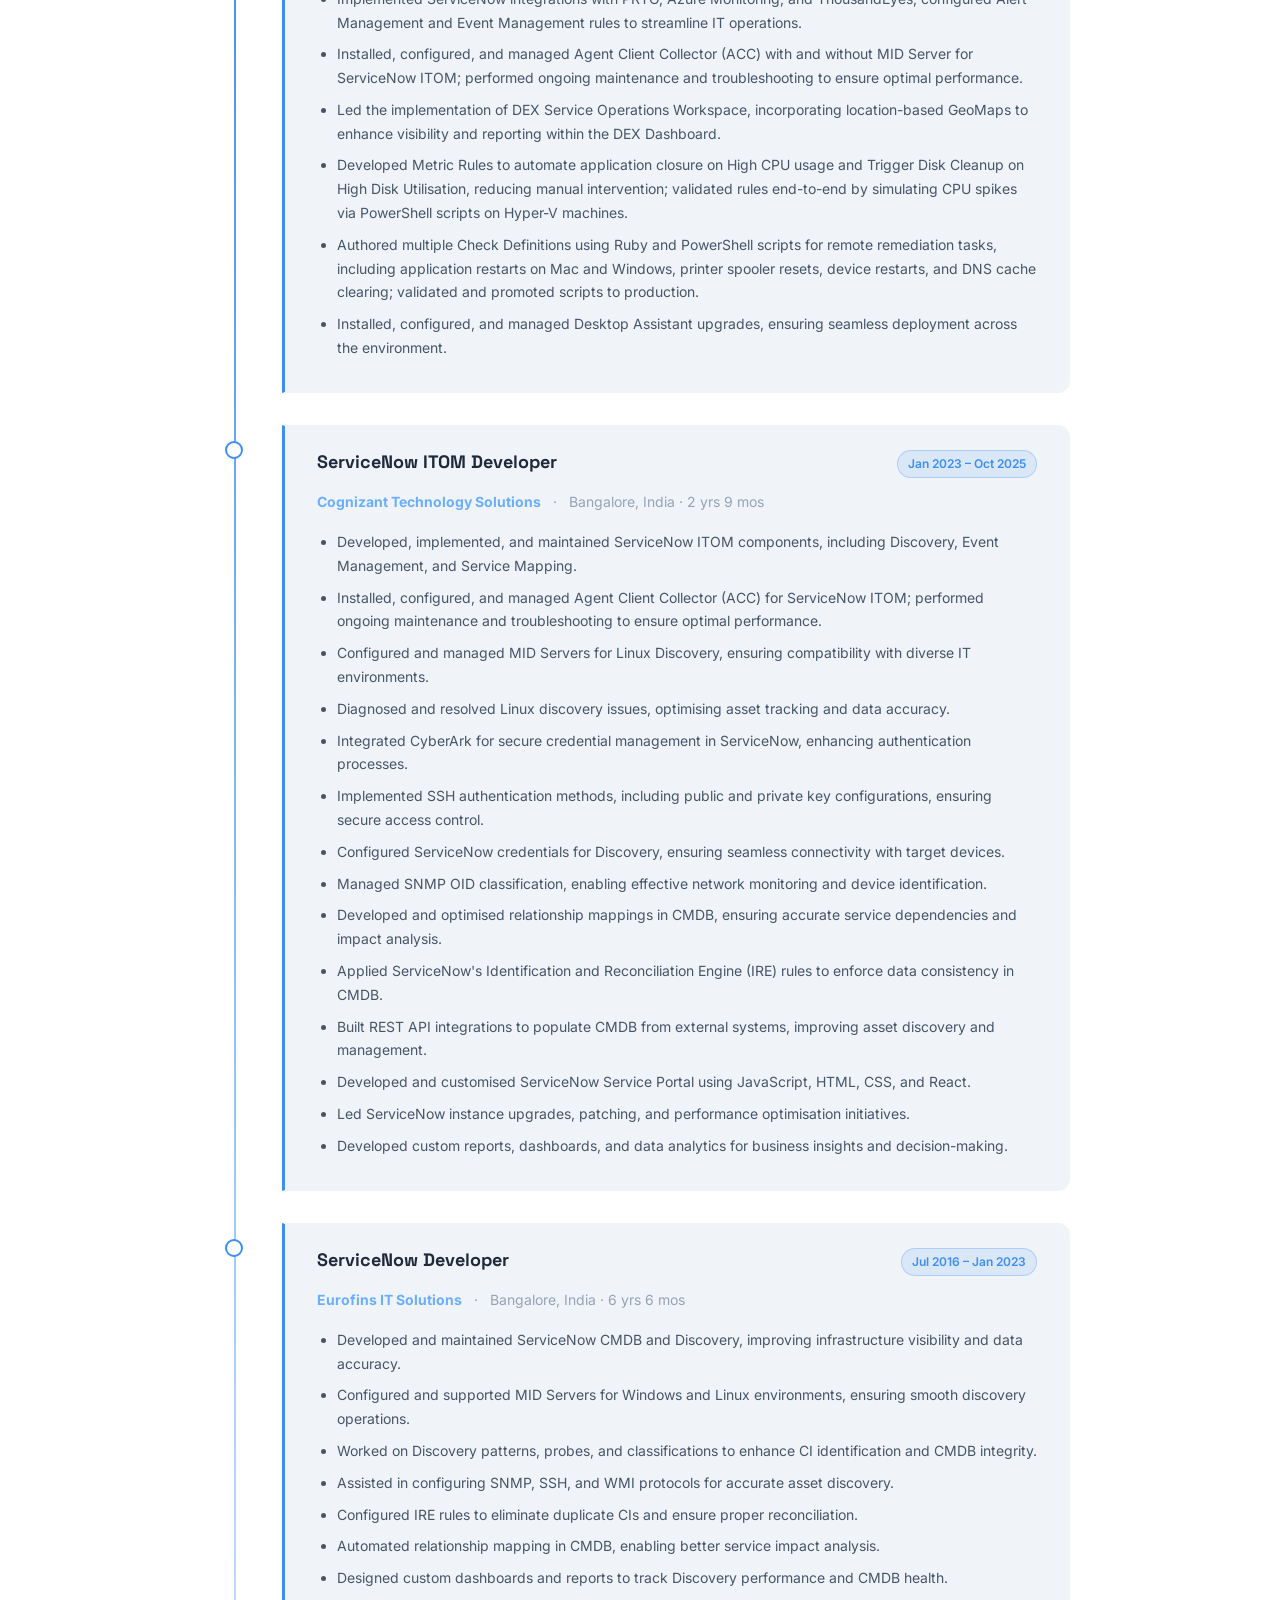
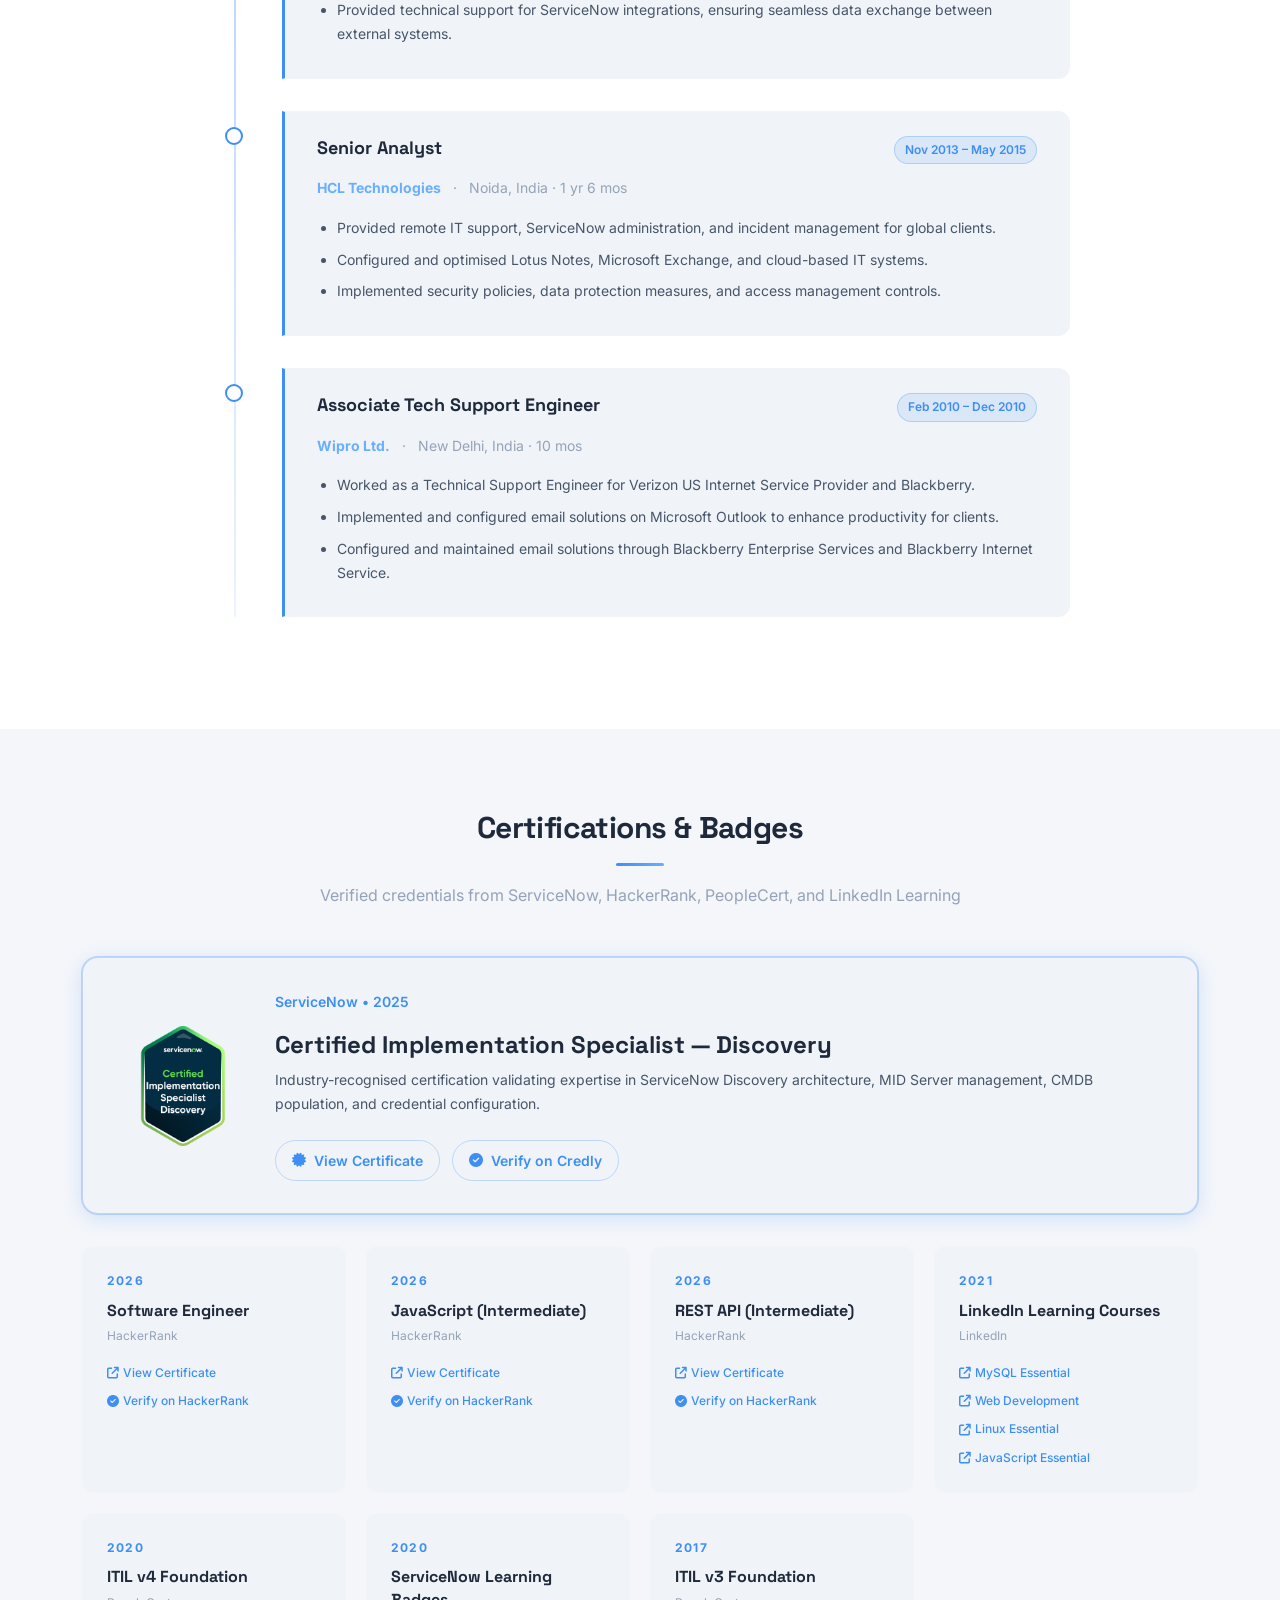
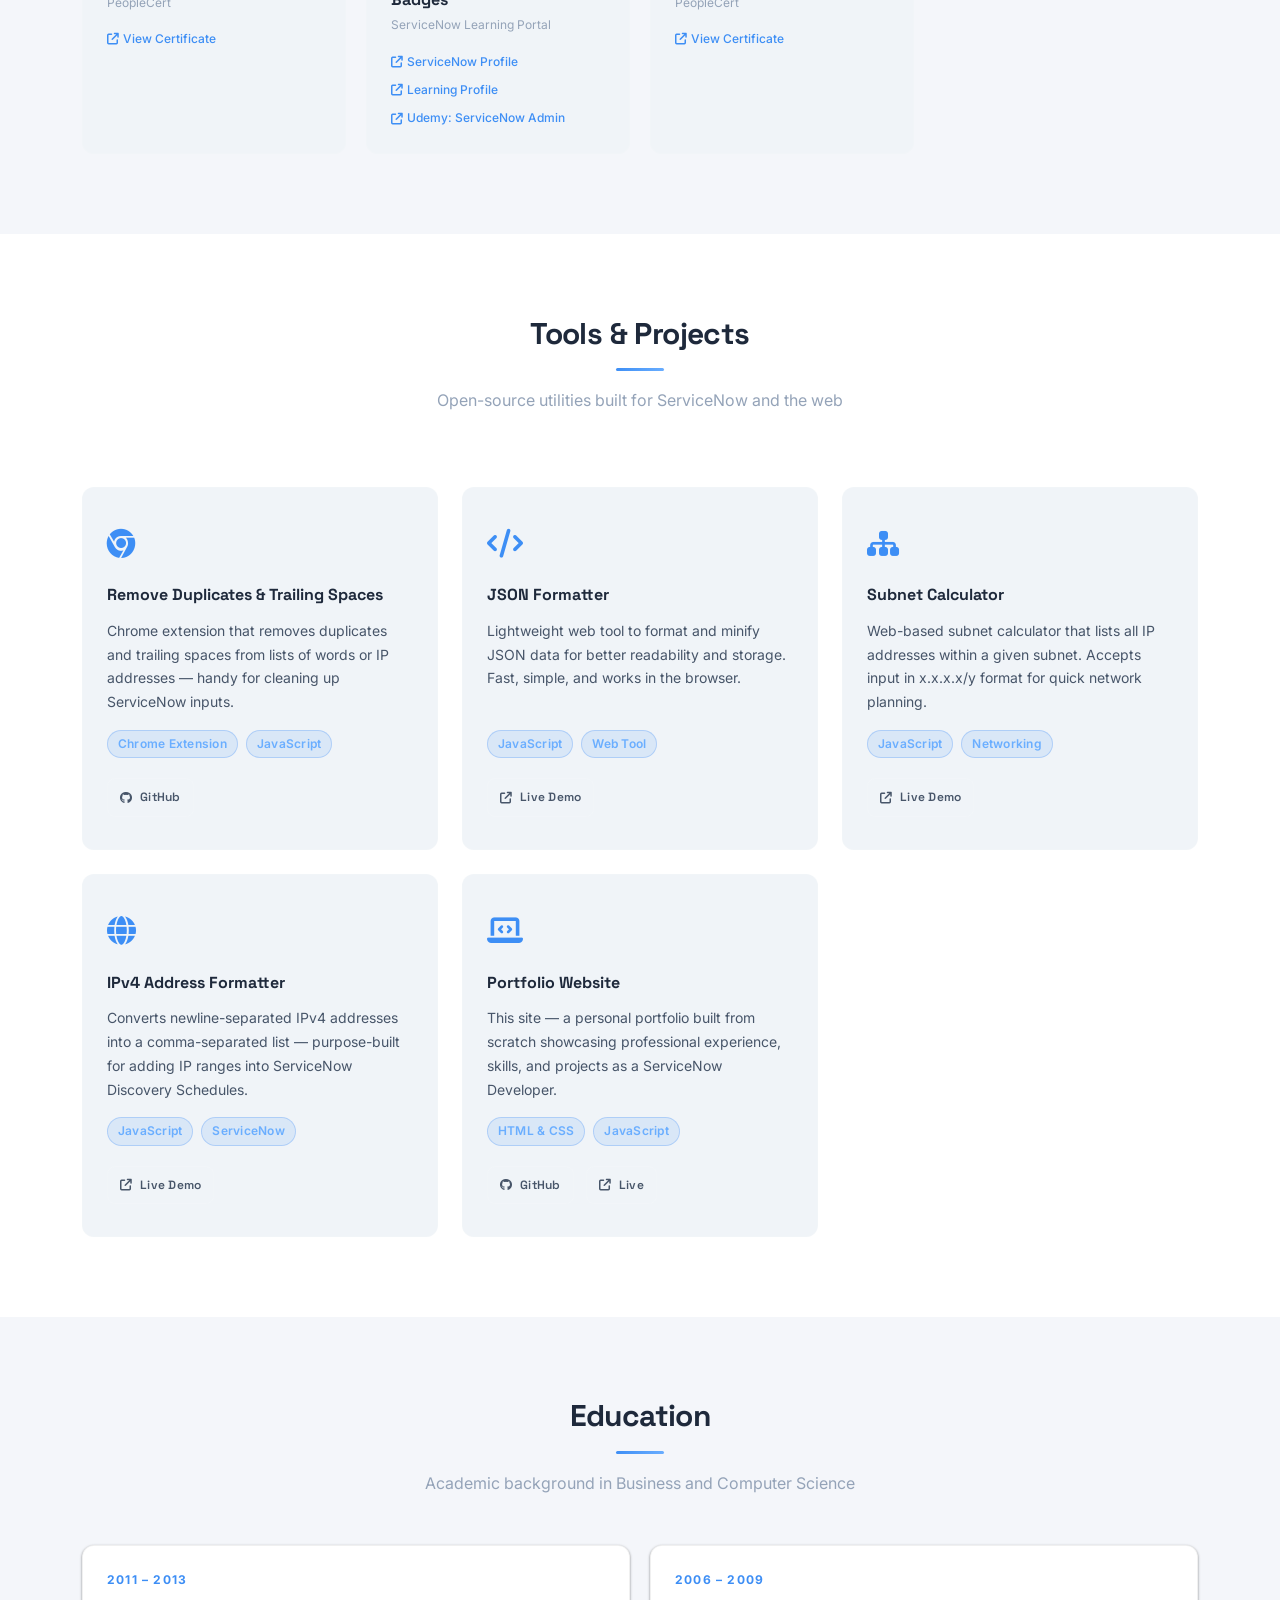
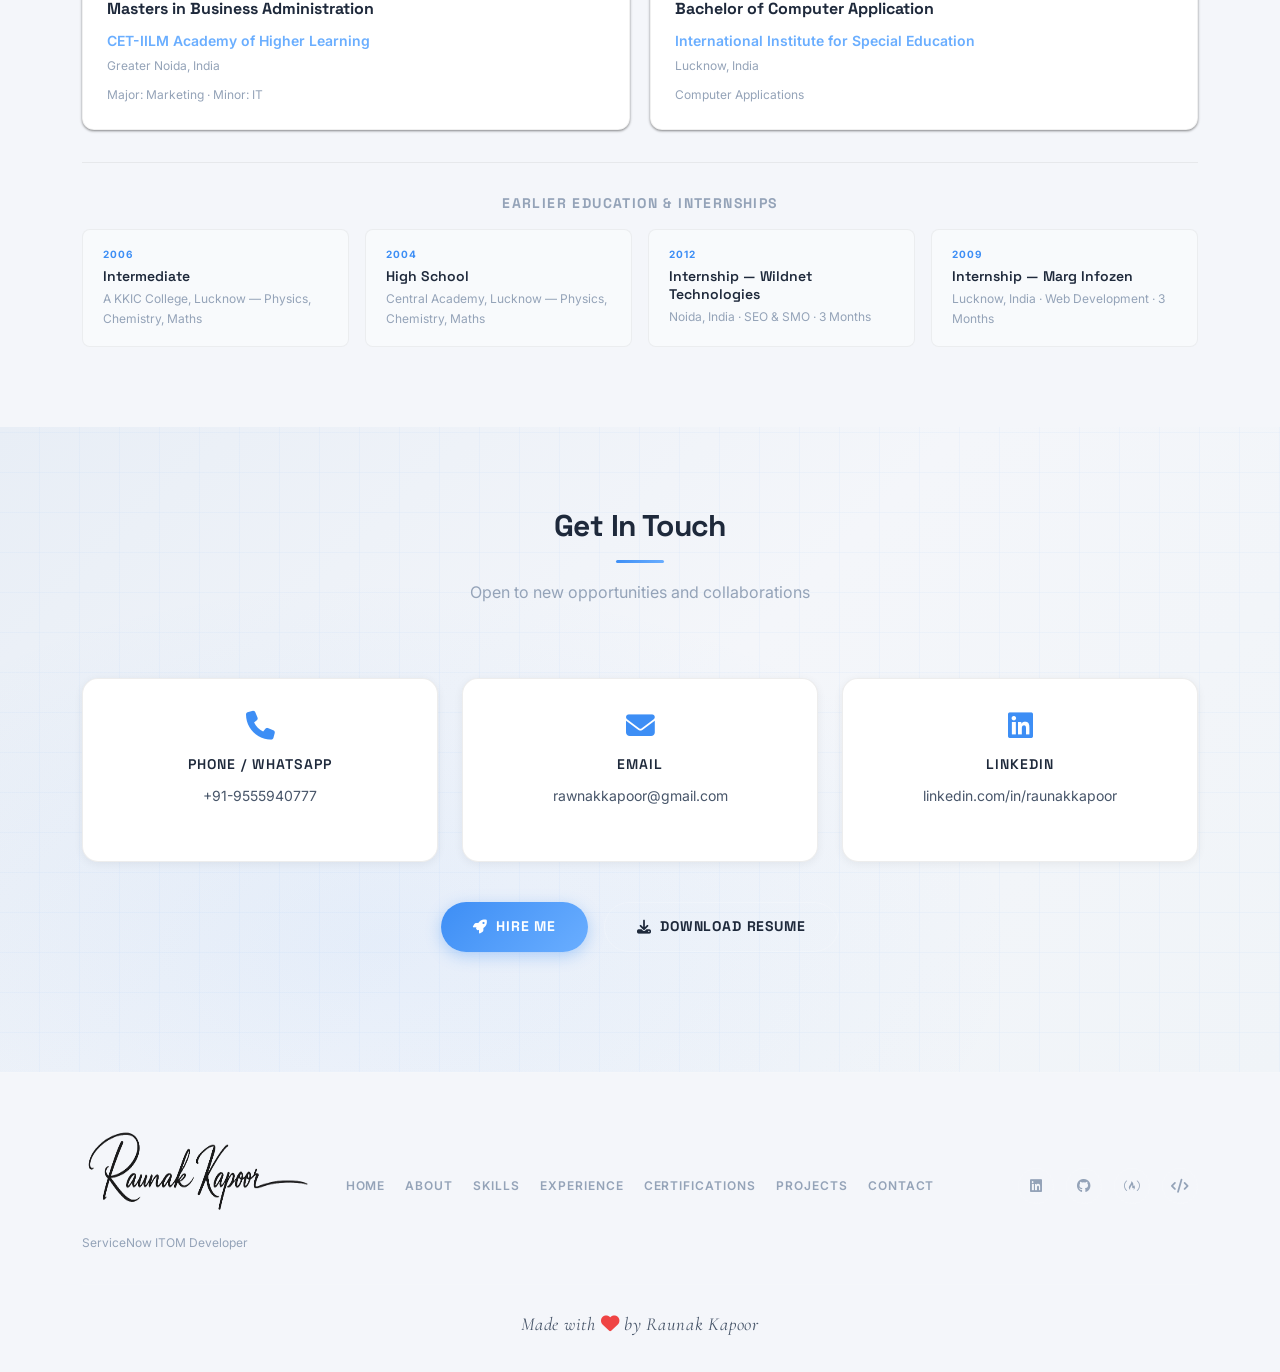
==== commit b240af8c: "Re-title site as ServiceNow ITOM Developer Replace "ServiceNow ITOM Architect" with "ServiceNow ITOM" ====
--- a/index.html
+++ b/index.html
@@ -3,16 +3,16 @@
 <head>
   <meta charset="UTF-8">
   <meta name="viewport" content="width=device-width, initial-scale=1.0">
-  <meta name="description" content="Raunak Kapoor — ServiceNow ITOM Architect with 12+ years designing enterprise-scale ITOM, ITSM, and CMDB solutions. CIS-Discovery Certified. Based in Bangalore, India.">
-  <meta name="keywords" content="ServiceNow, ITOM, CMDB, Discovery, Event Management, MID Server, IT Operations, Bangalore, ServiceNow Architect, CIS Discovery">
+  <meta name="description" content="Raunak Kapoor — ServiceNow ITOM Developer with 12+ years designing enterprise-scale ITOM, ITSM, and CMDB solutions. CIS-Discovery Certified. Based in Bangalore, India.">
+  <meta name="keywords" content="ServiceNow, ITOM, CMDB, Discovery, Event Management, MID Server, IT Operations, Bangalore, ServiceNow Developer, CIS Discovery">
   <meta name="author" content="Raunak Kapoor">
-  <meta property="og:title" content="Raunak Kapoor | ServiceNow ITOM Architect">
-  <meta property="og:description" content="ServiceNow Architect with 12+ years of experience in ITOM, ITSM, and CMDB. CIS-Discovery certified. Based in Bangalore, India.">
+  <meta property="og:title" content="Raunak Kapoor | ServiceNow ITOM Developer">
+  <meta property="og:description" content="ServiceNow Developer with 12+ years of experience in ITOM, ITSM, and CMDB. CIS-Discovery certified. Based in Bangalore, India.">
   <meta property="og:image" content="img/office-photo.jpg">
   <meta property="og:type" content="website">
   <link rel="icon" type="image/png" href="img/logo6.png">
   <link rel="apple-touch-icon" href="img/logo6.png">
-  <title>Raunak Kapoor | ServiceNow ITOM Architect</title>
+  <title>Raunak Kapoor | ServiceNow ITOM Developer</title>
 
   <!-- DNS prefetch for CDN resources -->
   <link rel="dns-prefetch" href="//fonts.googleapis.com">
@@ -83,9 +83,9 @@
       <div class="col-lg-7 col-md-12 hero-content reveal">
 
         <h1 class="hero-name">Raunak Kapoor</h1>
-        <p class="hero-title">ServiceNow ITOM Architect</p>
+        <p class="hero-title">ServiceNow ITOM Developer</p>
         <p class="hero-bio">
-          12+ years architecting enterprise-scale ServiceNow ITOM, CMDB, and Discovery solutions across global organisations. CIS&#8209;Discovery Certified.
+          12+ years building enterprise-scale ServiceNow ITOM, CMDB, and Discovery solutions across global organisations. CIS&#8209;Discovery Certified.
         </p>
 
         <div class="hero-actions">
@@ -168,7 +168,7 @@
 <section class="about-section" id="about">
   <div class="container">
     <h2 class="section-heading reveal">About Me</h2>
-    <p class="section-sub reveal">Architect. Engineer. Problem-solver.</p>
+    <p class="section-sub reveal">Developer. Engineer. Problem-solver.</p>
     <div class="row align-items-center gy-4 gx-0 gx-lg-5 mt-2">
 
       <div class="col-md-5 text-center reveal">
@@ -180,13 +180,13 @@
         <h3 class="about-heading" id="who-am-i">Who Am I?</h3>
         <div class="whoami">
           <p>
-            I am Raunak Kapoor, a highly experienced ServiceNow Architect with over 12 years in designing, implementing, and managing ServiceNow ITOM, ITSM, and CMDB solutions. I specialise in ServiceNow development, scripting, integrations, and automation, with a strong focus on optimising IT processes, enhancing platform performance, and driving digital transformation.
+            I am Raunak Kapoor, a highly experienced ServiceNow Developer with over 12 years in designing, implementing, and managing ServiceNow ITOM, ITSM, and CMDB solutions. I specialise in ServiceNow development, scripting, integrations, and automation, with a strong focus on optimising IT processes, enhancing platform performance, and driving digital transformation.
           </p>
           <p>
-            My expertise spans architecting Discovery, Event Management, and Service Mapping solutions; managing MID Servers and Agent Client Collector (ACC); integrating CyberArk for secure credential management; implementing SSH, SNMP, and WMI protocols for accurate asset discovery; and applying IRE rules to enforce CMDB data consistency. I have built REST API integrations, developed custom Service Portal solutions using JavaScript, HTML, CSS, and React, and led ServiceNow instance upgrades and performance optimisations.
+            My expertise spans building Discovery, Event Management, and Service Mapping solutions; managing MID Servers and Agent Client Collector (ACC); integrating CyberArk for secure credential management; implementing SSH, SNMP, and WMI protocols for accurate asset discovery; and applying IRE rules to enforce CMDB data consistency. I have built REST API integrations, developed custom Service Portal solutions using JavaScript, HTML, CSS, and React, and led ServiceNow instance upgrades and performance optimisations.
           </p>
           <p>
-            Adept at architecting scalable solutions and leading development teams, I am passionate about delivering high-quality ServiceNow architectures that enhance service visibility, security, and business value.
+            Adept at building scalable solutions and leading development teams, I am passionate about delivering high-quality ServiceNow solutions that enhance service visibility, security, and business value.
           </p>
         </div>
 
@@ -301,7 +301,7 @@
 <section class="experience-section" id="experience">
   <div class="container">
     <h2 class="section-heading reveal">Work Experience</h2>
-    <p class="section-sub reveal">12+ years across enterprise IT operations and ServiceNow architecture</p>
+    <p class="section-sub reveal">12+ years across enterprise IT operations and ServiceNow development</p>
 
     <ul class="timeline mt-5">
 
@@ -339,7 +339,7 @@
             <span class="timeline-location">Bangalore, India &middot; 2 yrs 9 mos</span>
           </div>
           <ul class="job-bullets">
-            <li>Architected, implemented, and maintained ServiceNow ITOM components, including Discovery, Event Management, and Service Mapping.</li>
+            <li>Developed, implemented, and maintained ServiceNow ITOM components, including Discovery, Event Management, and Service Mapping.</li>
             <li>Installed, configured, and managed Agent Client Collector (ACC) for ServiceNow ITOM; performed ongoing maintenance and troubleshooting to ensure optimal performance.</li>
             <li>Configured and managed MID Servers for Linux Discovery, ensuring compatibility with diverse IT environments.</li>
             <li>Diagnosed and resolved Linux discovery issues, optimising asset tracking and data accuracy.</li>
@@ -660,7 +660,7 @@
         <div class="project-card reveal reveal-stagger">
           <div class="project-icon"><i class="fa-solid fa-laptop-code"></i></div>
           <h5 class="project-title">Portfolio Website</h5>
-          <p class="project-desc">This site &mdash; a personal portfolio built from scratch showcasing professional experience, skills, and projects as a ServiceNow Architect.</p>
+          <p class="project-desc">This site &mdash; a personal portfolio built from scratch showcasing professional experience, skills, and projects as a ServiceNow Developer.</p>
           <div class="project-tags">
             <span class="project-tag">HTML &amp; CSS</span>
             <span class="project-tag">JavaScript</span>
@@ -792,7 +792,7 @@
     <div class="footer-grid">
       <div class="footer-brand">
         <img src="img/SIG.png" class="footer-sig" alt="Raunak Kapoor">
-        <p>ServiceNow ITOM Architect</p>
+        <p>ServiceNow ITOM Developer</p>
       </div>
       <nav class="footer-links" aria-label="Footer navigation">
         <a href="#header">Home</a>
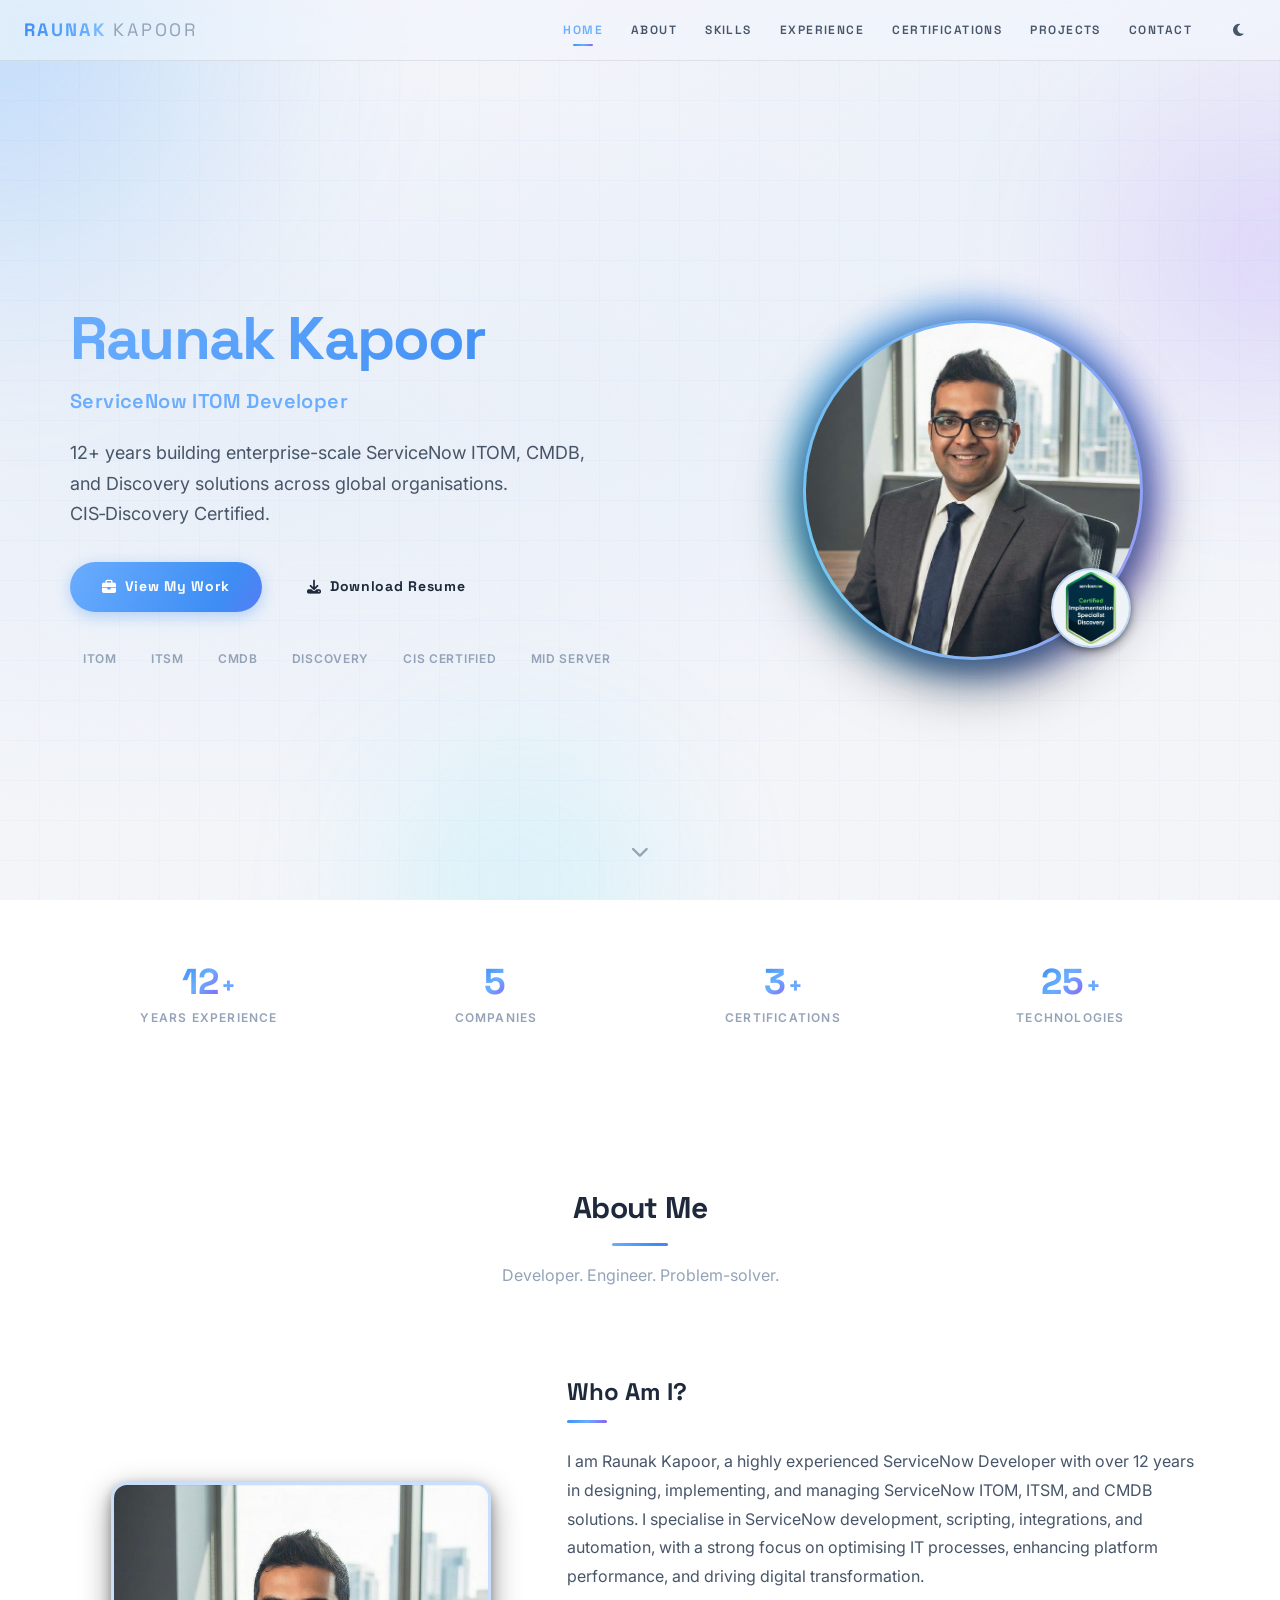
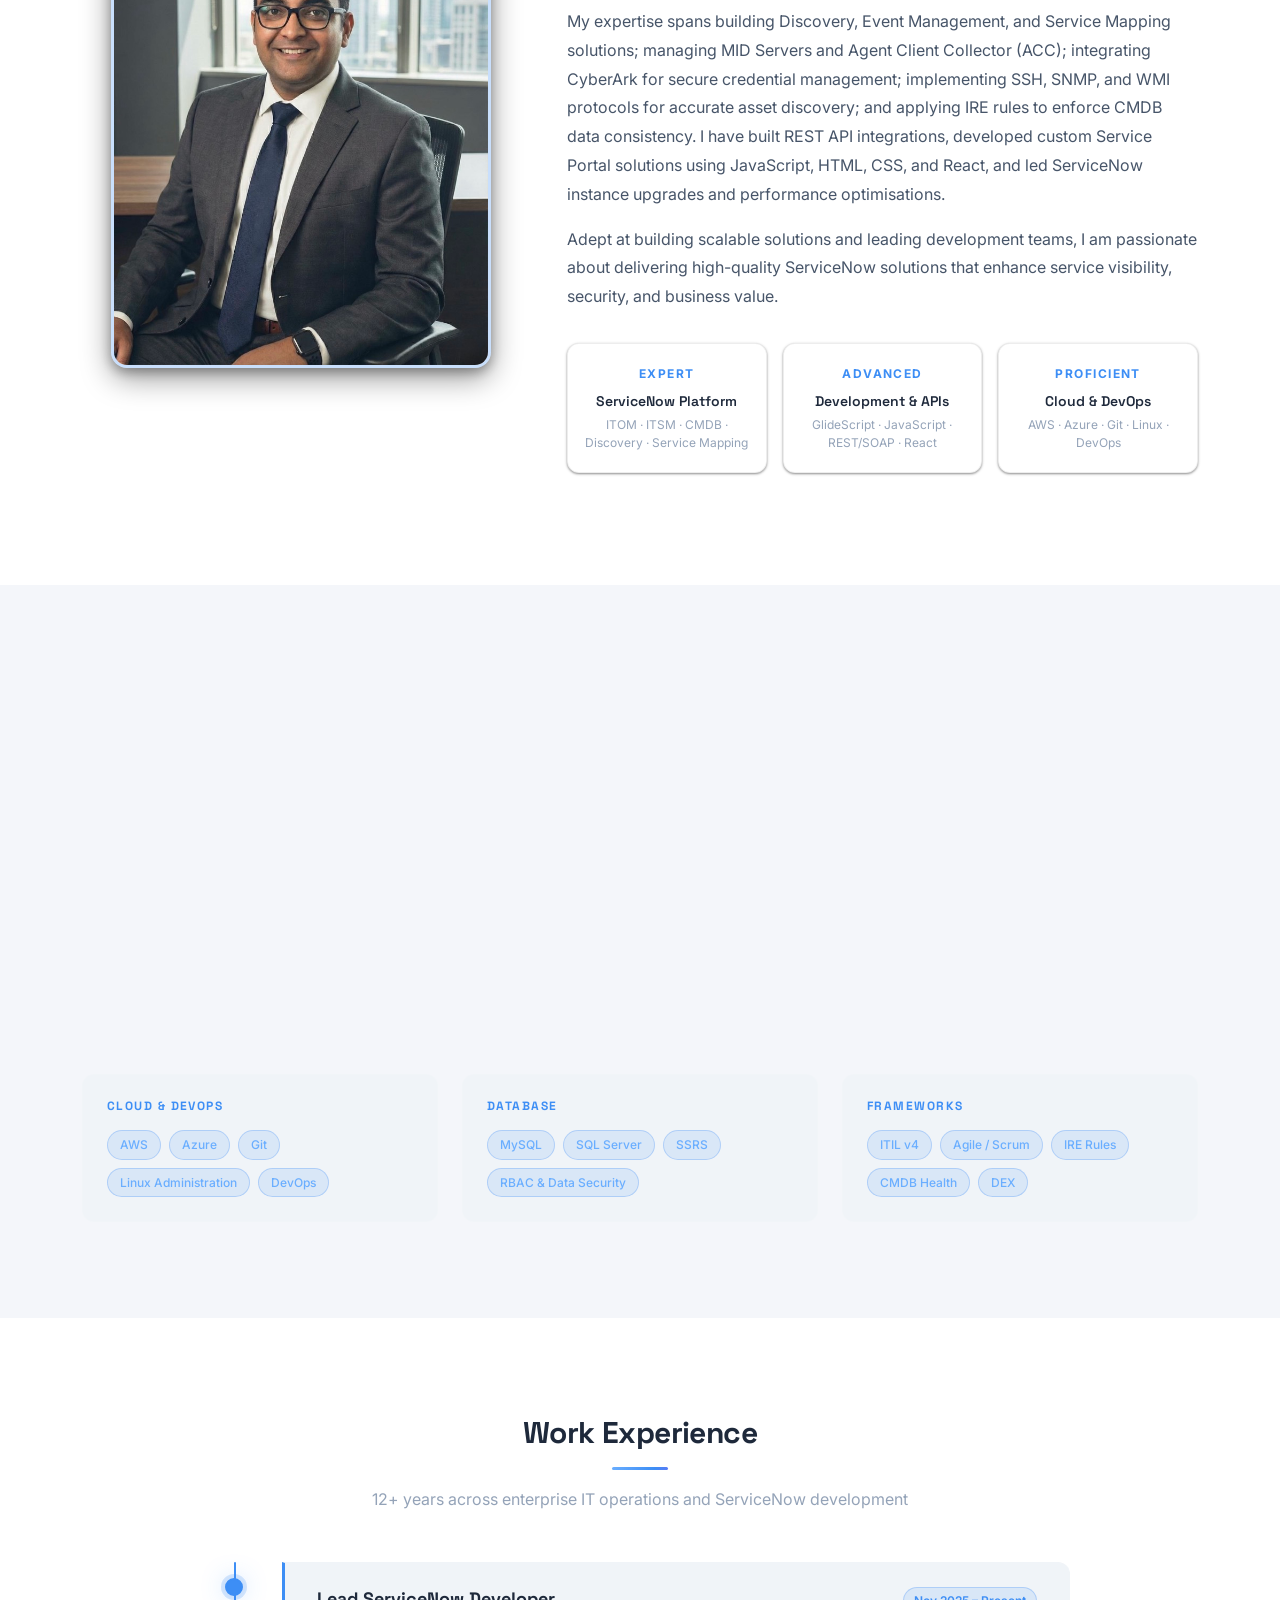
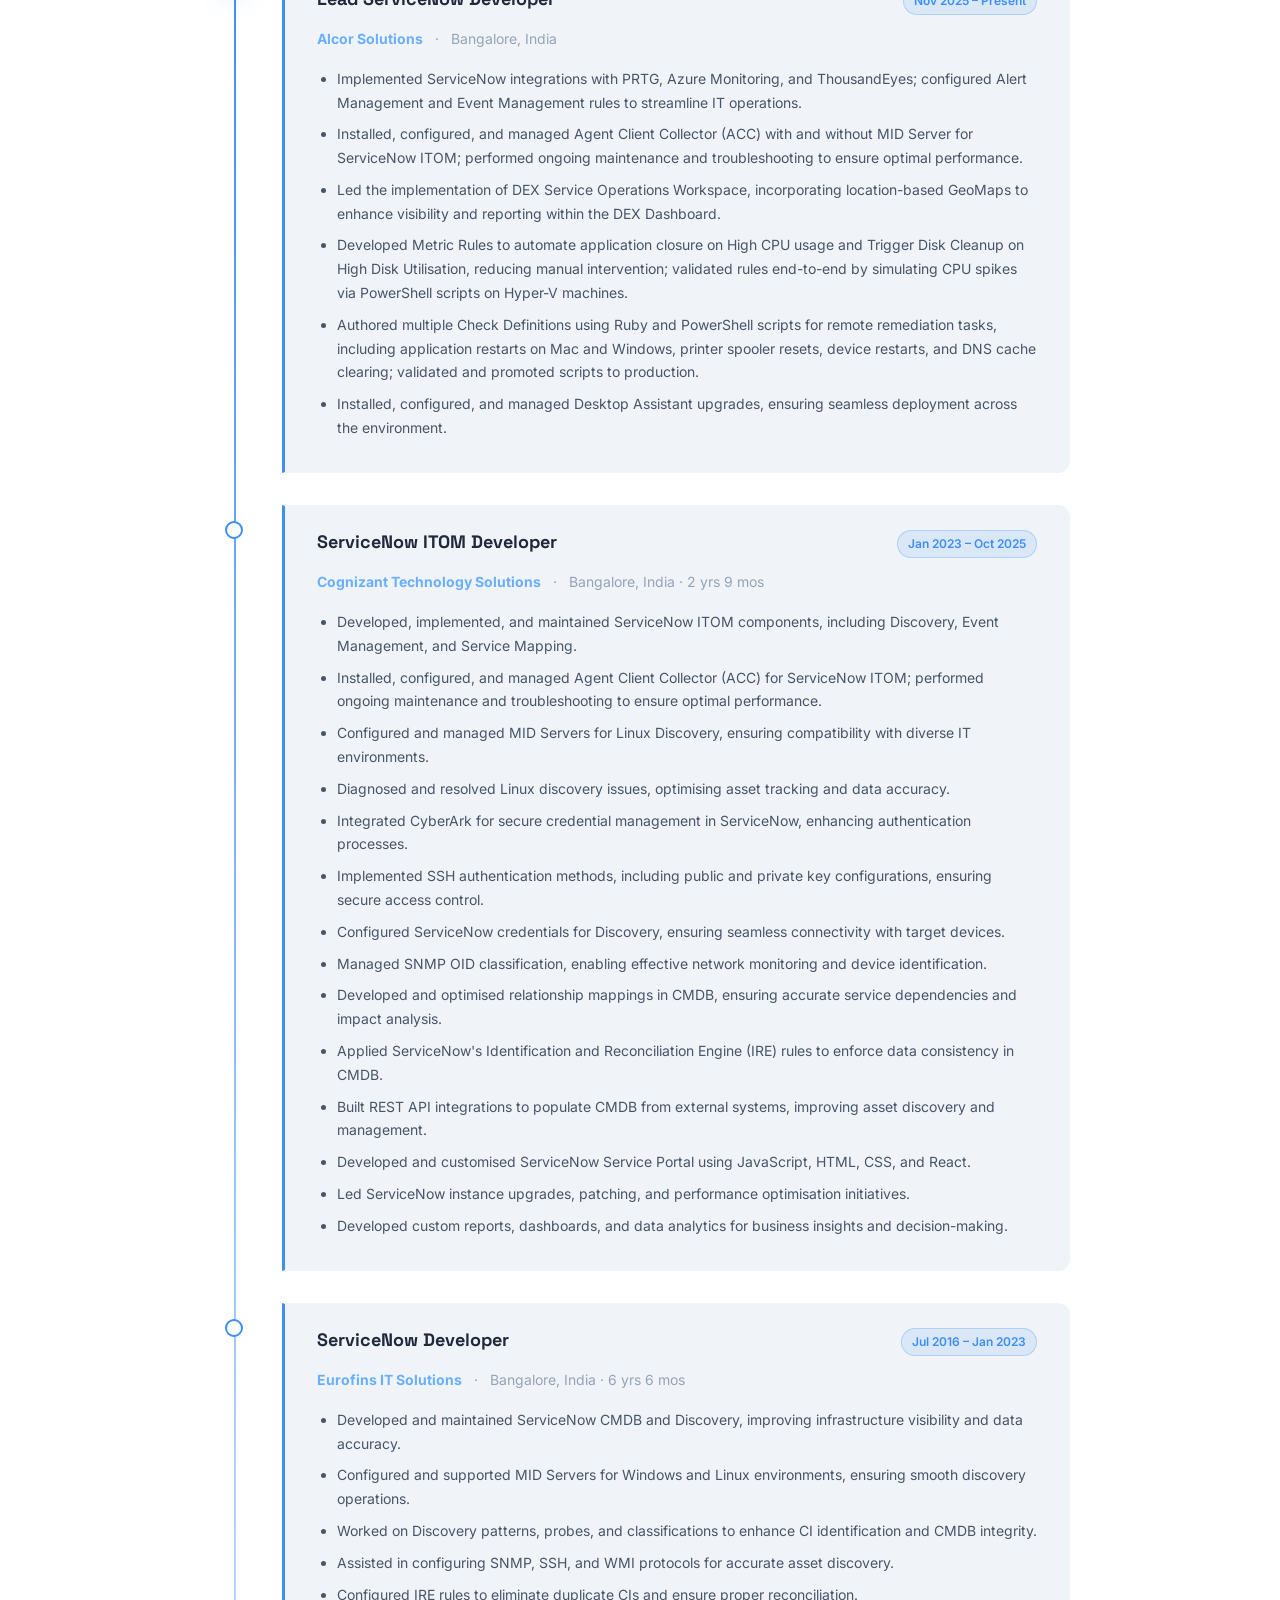
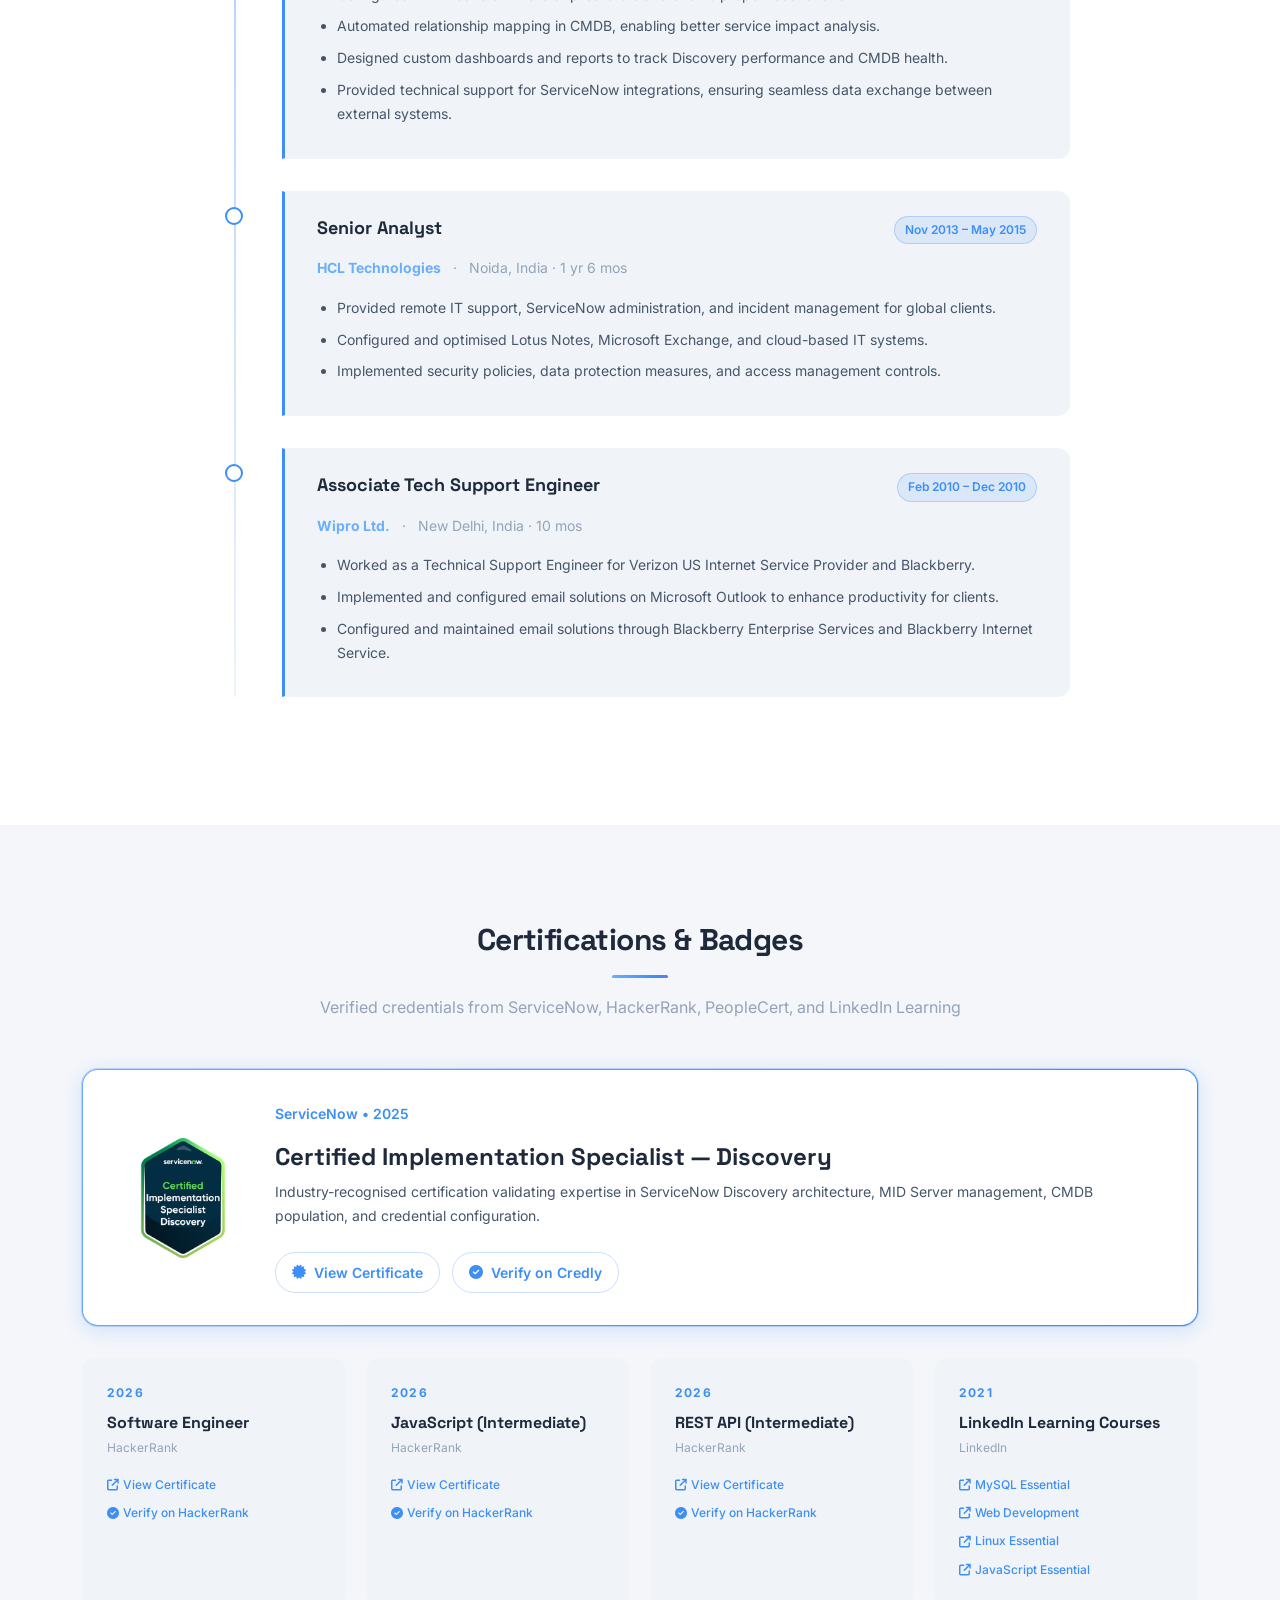
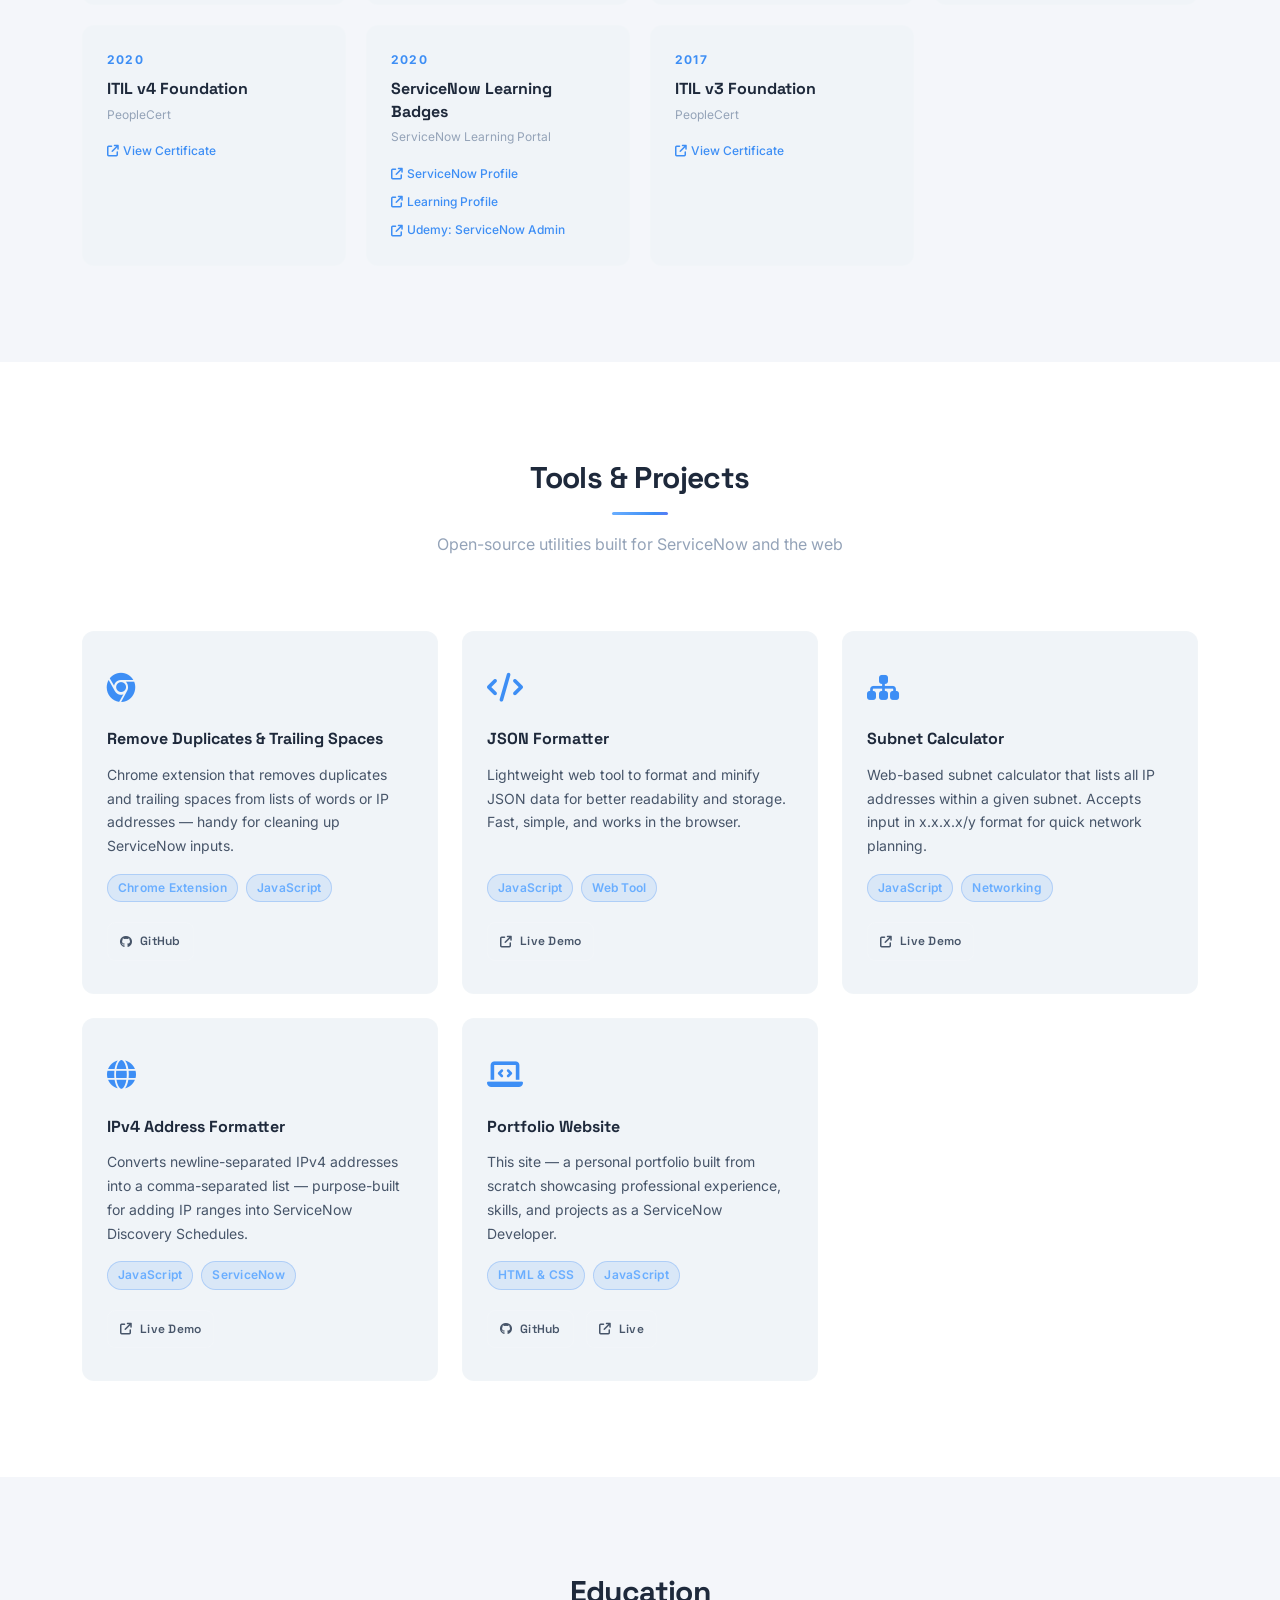
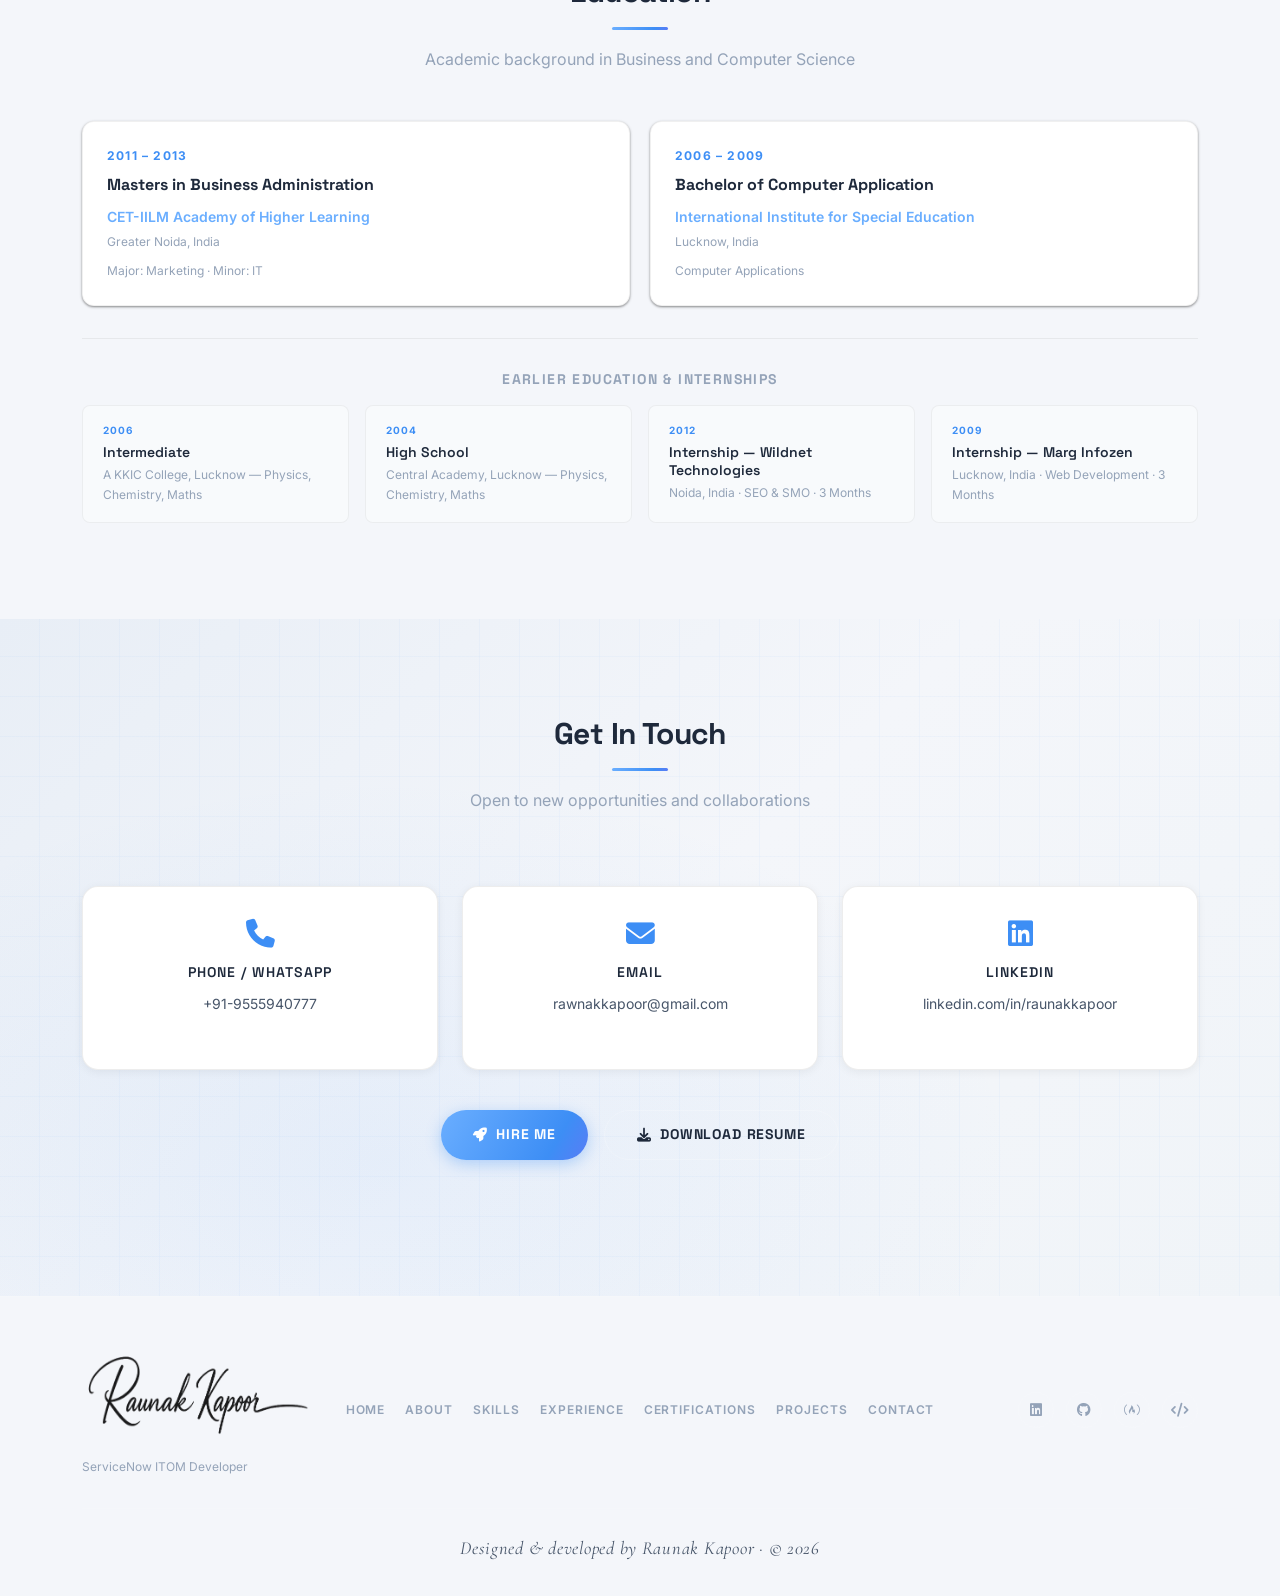
==== commit 36813074: "Elevate site to premium tier: aurora hero, spotlight cards, motion polish Visual/interaction overhau" ====
--- a/index.html
+++ b/index.html
@@ -38,6 +38,10 @@
 </head>
 <body>
 
+<!-- Scroll progress + film-grain overlays (decorative) -->
+<div class="scroll-progress" id="scrollProgress" aria-hidden="true"></div>
+<div class="grain" aria-hidden="true"></div>
+
 <!-- ===================== NAVBAR ===================== -->
 <div class="nav-bar" id="mainNav">
   <nav class="navbar navbar-expand-lg">
@@ -77,6 +81,11 @@
 
 <!-- ===================== HERO ===================== -->
 <section id="header">
+  <div class="hero-aurora" aria-hidden="true">
+    <span class="blob-1"></span>
+    <span class="blob-2"></span>
+    <span class="blob-3"></span>
+  </div>
   <div class="container">
     <div class="row align-items-center" style="min-height:100svh; min-height:100vh; padding-top:80px;">
 
@@ -818,7 +827,7 @@
         </a>
       </div>
     </div>
-    <p class="footer-bottom">Made with <i class="fa-solid fa-heart"></i> by Raunak Kapoor</p>
+    <p class="footer-bottom">Designed &amp; developed by Raunak Kapoor &middot; &copy; <span id="footYear">2026</span></p>
   </div>
 </footer>
 
@@ -1031,5 +1040,91 @@
 })();
 </script>
 
+<!-- ===================== PREMIUM INTERACTIONS ===================== -->
+<script>
+(function () {
+  'use strict';
+
+  var reduceMotion = window.matchMedia &&
+    window.matchMedia('(prefers-reduced-motion: reduce)').matches;
+
+  /* ---- Keep footer copyright year current ---- */
+  var footYear = document.getElementById('footYear');
+  if (footYear) footYear.textContent = new Date().getFullYear();
+
+  /* ---- Scroll progress bar ---- */
+  var progress = document.getElementById('scrollProgress');
+  function updateProgress() {
+    if (!progress) return;
+    var doc = document.documentElement;
+    var max = doc.scrollHeight - doc.clientHeight;
+    var ratio = max > 0 ? window.scrollY / max : 0;
+    progress.style.transform = 'scaleX(' + Math.min(1, Math.max(0, ratio)) + ')';
+  }
+  window.addEventListener('scroll', updateProgress, { passive: true });
+  window.addEventListener('resize', updateProgress, { passive: true });
+  updateProgress();
+
+  /* ---- Cursor-tracking spotlight on cards ---- */
+  var glowSelector = '.project-card, .skill-group, .cert-card, .expertise-card,' +
+    '.contact-card, .edu-card, .edu-secondary-card, .timeline-card, .cert-featured';
+
+  document.querySelectorAll(glowSelector).forEach(function (card) {
+    var glow = document.createElement('span');
+    glow.className = 'card-spotlight';
+    glow.setAttribute('aria-hidden', 'true');
+    card.insertBefore(glow, card.firstChild);
+  });
+
+  if (window.matchMedia && window.matchMedia('(hover: hover)').matches) {
+    document.addEventListener('pointermove', function (e) {
+      var card = e.target.closest(glowSelector);
+      if (!card) return;
+      var r = card.getBoundingClientRect();
+      card.style.setProperty('--mx', (e.clientX - r.left) + 'px');
+      card.style.setProperty('--my', (e.clientY - r.top) + 'px');
+    }, { passive: true });
+  }
+
+  if (reduceMotion) return;   /* skip pointer-driven motion below */
+
+  /* ---- Magnetic buttons ---- */
+  var magnets = document.querySelectorAll(
+    '.btn-primary-hero, .btn-ghost-hero, .btn-hire, .btn-resume'
+  );
+  magnets.forEach(function (btn) {
+    btn.addEventListener('pointermove', function (e) {
+      var r = btn.getBoundingClientRect();
+      var x = (e.clientX - r.left - r.width / 2) * 0.3;
+      var y = (e.clientY - r.top - r.height / 2) * 0.4;
+      btn.style.setProperty('--bx', x.toFixed(1) + 'px');
+      btn.style.setProperty('--by', y.toFixed(1) + 'px');
+    });
+    btn.addEventListener('pointerleave', function () {
+      btn.style.setProperty('--bx', '0px');
+      btn.style.setProperty('--by', '0px');
+    });
+  });
+
+  /* ---- Aurora parallax (follows cursor across hero) ---- */
+  var aurora = document.querySelector('.hero-aurora');
+  var hero = document.getElementById('header');
+  if (aurora && hero) {
+    hero.addEventListener('pointermove', function (e) {
+      var r = hero.getBoundingClientRect();
+      var dx = (e.clientX - r.left) / r.width - 0.5;
+      var dy = (e.clientY - r.top) / r.height - 0.5;
+      aurora.style.setProperty('--ax', (dx * 36).toFixed(1) + 'px');
+      aurora.style.setProperty('--ay', (dy * 36).toFixed(1) + 'px');
+    });
+    hero.addEventListener('pointerleave', function () {
+      aurora.style.setProperty('--ax', '0px');
+      aurora.style.setProperty('--ay', '0px');
+    });
+  }
+
+})();
+</script>
+
 </body>
 </html>
--- a/style.css
+++ b/style.css
@@ -13,6 +13,9 @@
   --color-accent-light:  #6aaeff;
   --color-accent-dim:    rgba(61, 142, 245, 0.12);
   --color-accent-border: rgba(61, 142, 245, 0.28);
+  --color-accent-2:      #8b5cf6;   /* violet — duo-tone partner */
+  --color-accent-3:      #22d3ee;   /* cyan   — tri-tone highlight */
+  --glow:                rgba(61, 142, 245, 0.22);   /* cursor spotlight tint */
 
   /* --- Surface Stack (Dark Mode Default) --- */
   --color-bg-base:       #0a0d12;
@@ -40,7 +43,8 @@
     radial-gradient(ellipse at 20% 50%, rgba(61, 142, 245, 0.09) 0%, transparent 60%),
     radial-gradient(ellipse at 80% 20%, rgba(61, 142, 245, 0.05) 0%, transparent 50%),
     var(--color-bg-base);
-  --gradient-accent: linear-gradient(135deg, #3d8ef5 0%, #6aaeff 100%);
+  --gradient-accent: linear-gradient(135deg, #3d8ef5 0%, #6aaeff 50%, #8b5cf6 100%);
+  --gradient-brand:  linear-gradient(120deg, #6aaeff 0%, #3d8ef5 38%, #8b5cf6 72%, #22d3ee 100%);
 
   /* --- Typography --- */
   --font-heading: 'Space Grotesk', 'Raleway', system-ui, sans-serif;
@@ -108,6 +112,7 @@
   --color-text-primary:   #1e293b;
   --color-text-secondary: #475569;
   --color-text-muted:     #94a3b8;
+  --glow:                 rgba(61, 142, 245, 0.14);
   --gradient-hero:
     radial-gradient(ellipse at 20% 50%, rgba(61, 142, 245, 0.06) 0%, transparent 60%),
     radial-gradient(ellipse at 80% 20%, rgba(61, 142, 245, 0.04) 0%, transparent 50%),
@@ -1976,3 +1981,285 @@
 
   .about-text-col { padding: var(--space-3) 0; }
 }
+
+/* ============================================================
+   18. PREMIUM ENHANCEMENTS  (layered on top — overrides above)
+   Aurora hero · cursor spotlight cards · magnetic buttons ·
+   grain texture · scroll progress · refined motion & type
+   ============================================================ */
+
+/* ---- 18.1 Generous breathing room (premium spacing) ---- */
+@media (min-width: 993px) {
+  :root { --section-py: var(--space-24); }
+}
+
+/* ---- 18.2 Custom scrollbar ---- */
+html { scrollbar-color: var(--color-accent) transparent; scrollbar-width: thin; }
+::-webkit-scrollbar { width: 11px; height: 11px; }
+::-webkit-scrollbar-track { background: transparent; }
+::-webkit-scrollbar-thumb {
+  background: linear-gradient(var(--color-accent), var(--color-accent-2));
+  border-radius: var(--radius-full);
+  border: 3px solid var(--color-bg-base);
+}
+::-webkit-scrollbar-thumb:hover { background: var(--color-accent-light); }
+
+/* ---- 18.3 Crisp accessible focus ring ---- */
+a:focus-visible,
+button:focus-visible,
+.skill-tag:focus-visible {
+  outline: 2px solid var(--color-accent-light);
+  outline-offset: 3px;
+  border-radius: var(--radius-sm);
+}
+
+/* ---- 18.4 Scroll-progress bar (top of viewport) ---- */
+.scroll-progress {
+  position: fixed;
+  top: 0; left: 0;
+  height: 3px;
+  width: 100%;
+  transform: scaleX(0);
+  transform-origin: 0 50%;
+  background: var(--gradient-brand);
+  background-size: 200% 100%;
+  z-index: 1200;
+  pointer-events: none;
+  box-shadow: 0 0 12px rgba(61,142,245,0.6);
+  animation: brand-shimmer 6s linear infinite;
+  will-change: transform;
+}
+
+/* ---- 18.5 Film grain texture overlay ---- */
+.grain {
+  position: fixed;
+  inset: 0;
+  z-index: 3;
+  pointer-events: none;
+  opacity: 0.05;
+  mix-blend-mode: overlay;
+  background-image: url("data:image/svg+xml,%3Csvg xmlns='http://www.w3.org/2000/svg' width='160' height='160'%3E%3Cfilter id='n'%3E%3CfeTurbulence type='fractalNoise' baseFrequency='0.8' numOctaves='3' stitchTiles='stitch'/%3E%3C/filter%3E%3Crect width='100%25' height='100%25' filter='url(%23n)'/%3E%3C/svg%3E");
+}
+[data-theme="light"] .grain { opacity: 0.035; mix-blend-mode: multiply; }
+
+/* ---- 18.6 Hero: animated aurora + layering ---- */
+#header .container { position: relative; z-index: 2; }
+#header::before { z-index: 1; }   /* grid sits above aurora, below content */
+
+.hero-aurora {
+  position: absolute;
+  inset: -10%;
+  z-index: 0;
+  pointer-events: none;
+  filter: blur(70px) saturate(1.3);
+  opacity: 0.85;
+  transform: translate3d(var(--ax, 0), var(--ay, 0), 0);
+  transition: transform 600ms cubic-bezier(0.16, 1, 0.3, 1);
+}
+.hero-aurora span {
+  position: absolute;
+  display: block;
+  border-radius: 50%;
+}
+.hero-aurora .blob-1 {
+  width: 46vw; height: 46vw; max-width: 620px; max-height: 620px;
+  top: -6%; left: -4%;
+  background: radial-gradient(circle at 30% 30%, rgba(61,142,245,0.55), transparent 65%);
+  animation: aurora-drift-1 18s ease-in-out infinite;
+}
+.hero-aurora .blob-2 {
+  width: 40vw; height: 40vw; max-width: 540px; max-height: 540px;
+  top: 8%; right: -8%;
+  background: radial-gradient(circle at 50% 50%, rgba(139,92,246,0.45), transparent 65%);
+  animation: aurora-drift-2 22s ease-in-out infinite;
+}
+.hero-aurora .blob-3 {
+  width: 34vw; height: 34vw; max-width: 460px; max-height: 460px;
+  bottom: -10%; left: 28%;
+  background: radial-gradient(circle at 50% 50%, rgba(34,211,238,0.30), transparent 65%);
+  animation: aurora-drift-3 26s ease-in-out infinite;
+}
+[data-theme="light"] .hero-aurora { opacity: 0.5; }
+
+@keyframes aurora-drift-1 {
+  0%, 100% { transform: translate(0, 0) scale(1); }
+  50%      { transform: translate(8%, 12%) scale(1.15); }
+}
+@keyframes aurora-drift-2 {
+  0%, 100% { transform: translate(0, 0) scale(1.05); }
+  50%      { transform: translate(-10%, 8%) scale(0.9); }
+}
+@keyframes aurora-drift-3 {
+  0%, 100% { transform: translate(0, 0) scale(1); }
+  50%      { transform: translate(6%, -10%) scale(1.2); }
+}
+
+/* ---- 18.7 Gradient hero name + stat numbers ---- */
+.hero-name {
+  background: var(--gradient-brand);
+  background-size: 200% auto;
+  -webkit-background-clip: text;
+  background-clip: text;
+  -webkit-text-fill-color: transparent;
+  color: transparent;
+  animation: brand-shimmer 7s linear infinite;
+}
+.stat-number, .stat-suffix {
+  background: var(--gradient-accent);
+  -webkit-background-clip: text;
+  background-clip: text;
+  -webkit-text-fill-color: transparent;
+  color: transparent;
+}
+
+/* ---- 18.8 Hero photo: rotating gradient halo ---- */
+.hero-photo-wrapper { isolation: isolate; }
+.hero-photo-wrapper::before {
+  content: '';
+  position: absolute;
+  inset: -16px;
+  border-radius: 50%;
+  background: conic-gradient(from 0deg,
+    var(--color-accent), var(--color-accent-2),
+    var(--color-accent-3), var(--color-accent));
+  filter: blur(16px);
+  opacity: 0.6;
+  z-index: 0;
+  animation: spin-halo 9s linear infinite;
+}
+.hero-photo { position: relative; z-index: 1; }
+.hero-badge-overlay { z-index: 2; }
+
+@keyframes spin-halo { to { transform: rotate(360deg); } }
+
+/* ---- 18.9 Cursor-tracking spotlight cards ---- */
+.project-card, .skill-group, .cert-card, .expertise-card,
+.contact-card, .edu-card, .edu-secondary-card,
+.timeline-card, .cert-featured {
+  position: relative;
+  isolation: isolate;
+}
+.card-spotlight {
+  position: absolute;
+  inset: 0;
+  z-index: -1;
+  border-radius: inherit;
+  pointer-events: none;
+  opacity: 0;
+  transition: opacity var(--transition-base);
+  background: radial-gradient(
+    220px circle at var(--mx, 50%) var(--my, 50%),
+    var(--glow), transparent 72%);
+}
+.project-card:hover .card-spotlight,
+.skill-group:hover .card-spotlight,
+.cert-card:hover .card-spotlight,
+.expertise-card:hover .card-spotlight,
+.contact-card:hover .card-spotlight,
+.edu-card:hover .card-spotlight,
+.edu-secondary-card:hover .card-spotlight,
+.timeline-card:hover .card-spotlight,
+.cert-featured:hover .card-spotlight { opacity: 1; }
+
+/* Lift the secondary edu cards into interactive territory */
+.edu-secondary-card { transition: border-color var(--transition-base), transform var(--transition-base); }
+.edu-secondary-card:hover { transform: translateY(-2px); border-color: var(--color-accent-border); }
+
+/* ---- 18.10 Buttons: animated gradient + shine sweep ---- */
+.btn-primary-hero, .btn-hire {
+  background: var(--gradient-brand);
+  background-size: 220% auto;
+  position: relative;
+  overflow: hidden;
+  transition: background-position 500ms ease, transform var(--transition-base), box-shadow var(--transition-base);
+}
+.btn-primary-hero:hover, .btn-hire:hover { background-position: right center; }
+.btn-primary-hero::after, .btn-hire::after {
+  content: '';
+  position: absolute;
+  top: 0; left: -120%;
+  width: 60%; height: 100%;
+  background: linear-gradient(100deg, transparent, rgba(255,255,255,0.4), transparent);
+  transform: skewX(-18deg);
+  transition: left 650ms cubic-bezier(0.16, 1, 0.3, 1);
+}
+.btn-primary-hero:hover::after, .btn-hire:hover::after { left: 140%; }
+.btn-primary-hero > *, .btn-hire > * { position: relative; z-index: 1; }
+
+/* magnetic-button JS sets --bx/--by translate */
+.btn-primary-hero, .btn-ghost-hero, .btn-hire, .btn-resume {
+  transform: translate(var(--bx, 0px), var(--by, 0px));
+}
+/* keep the magnetic offset while also honoring the -2px hover lift */
+.btn-primary-hero:hover, .btn-hire:hover {
+  transform: translate(var(--bx, 0px), calc(var(--by, 0px) - 2px));
+}
+
+/* ---- 18.11 Section headings: subtle gradient + animated underline ---- */
+.section-heading::after {
+  background: var(--gradient-brand);
+  background-size: 200% auto;
+  width: 56px;
+  animation: brand-shimmer 6s linear infinite;
+}
+
+/* ---- 18.12 Navbar: deeper glass + brand-gradient hairline ---- */
+.nav-bar.scrolled .navbar {
+  border-bottom-color: transparent;
+  background-image: linear-gradient(rgba(10,13,18,0.82), rgba(10,13,18,0.82)),
+                    linear-gradient(90deg, transparent, var(--color-accent-border), transparent);
+  background-origin: border-box;
+  background-clip: padding-box, border-box;
+}
+[data-theme="light"] .nav-bar.scrolled .navbar {
+  background-image: linear-gradient(rgba(244,246,250,0.85), rgba(244,246,250,0.85)),
+                    linear-gradient(90deg, transparent, var(--color-accent-border), transparent);
+}
+
+/* ---- 18.13 Featured cert: animated gradient border ---- */
+.cert-featured {
+  border-color: transparent;
+  background-image: linear-gradient(var(--color-bg-elevated), var(--color-bg-elevated)),
+                    var(--gradient-brand);
+  background-origin: border-box;
+  background-clip: padding-box, border-box;
+  background-size: auto, 250% auto;
+  animation: brand-shimmer 8s linear infinite;
+}
+[data-theme="light"] .cert-featured {
+  background-image: linear-gradient(#fff, #fff), var(--gradient-brand);
+}
+
+/* ---- 18.14 Richer card hover elevation ---- */
+.project-card:hover, .cert-card:hover, .expertise-card:hover,
+.contact-card:hover, .edu-card:hover, .skill-group:hover {
+  box-shadow: 0 18px 40px -12px rgba(0,0,0,0.5), var(--shadow-accent);
+}
+
+/* ---- 18.15 Premium scroll reveal: add blur + scale ---- */
+.reveal {
+  filter: blur(6px);
+  transform: translateY(28px) scale(0.985);
+  transition:
+    opacity var(--reveal-duration) var(--reveal-easing),
+    transform var(--reveal-duration) var(--reveal-easing),
+    filter var(--reveal-duration) var(--reveal-easing);
+}
+.reveal.revealed { filter: blur(0); transform: translateY(0) scale(1); }
+.reveal-left { filter: blur(6px); }
+.reveal-left.revealed { filter: blur(0); }
+
+/* ---- 18.16 Skill tags: gentle lift ---- */
+.skill-tag:hover { transform: translateY(-2px); }
+
+/* ---- 18.17 Honor reduced-motion for all premium motion ---- */
+@media (prefers-reduced-motion: reduce) {
+  .hero-aurora,
+  .hero-aurora .blob-1, .hero-aurora .blob-2, .hero-aurora .blob-3,
+  .hero-name, .hero-photo-wrapper::before,
+  .section-heading::after, .cert-featured, .scroll-progress {
+    animation: none !important;
+  }
+  .hero-aurora { transition: none !important; }
+  .reveal { filter: none; transform: none; }
+}
